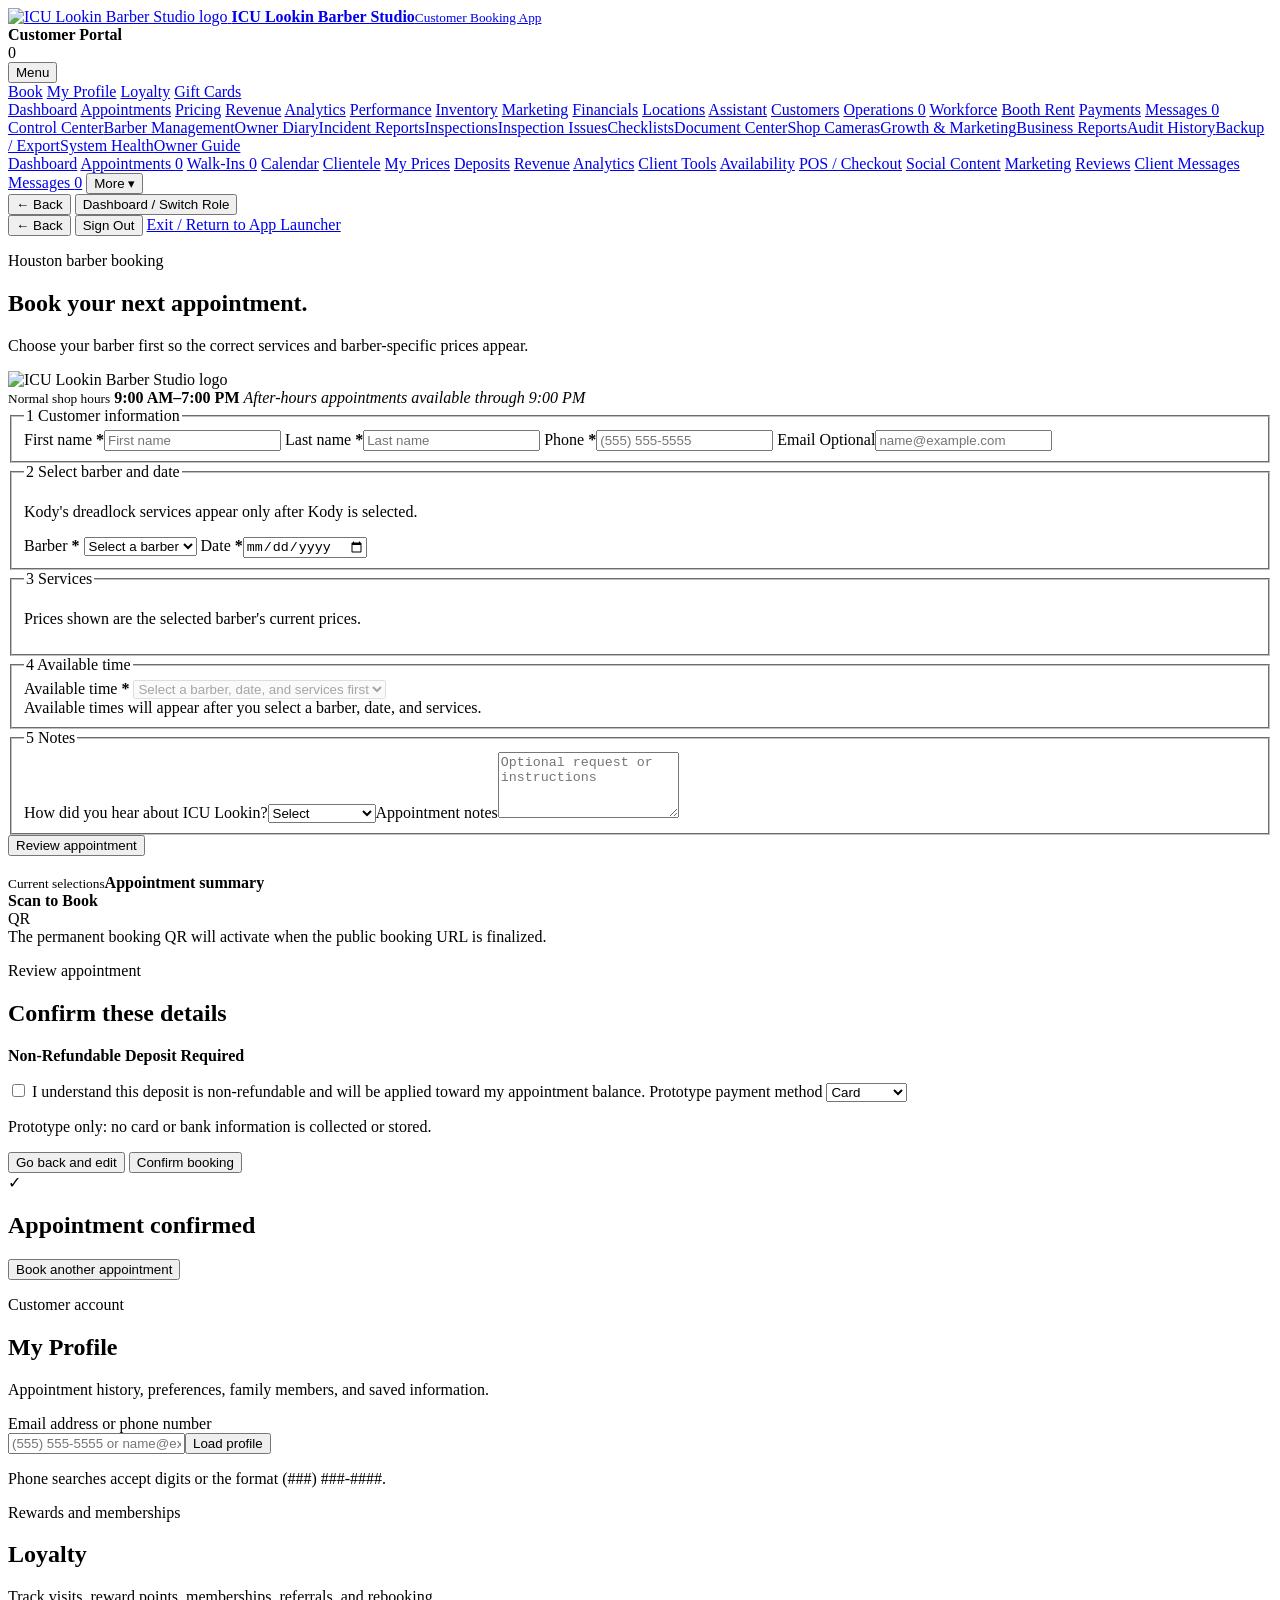
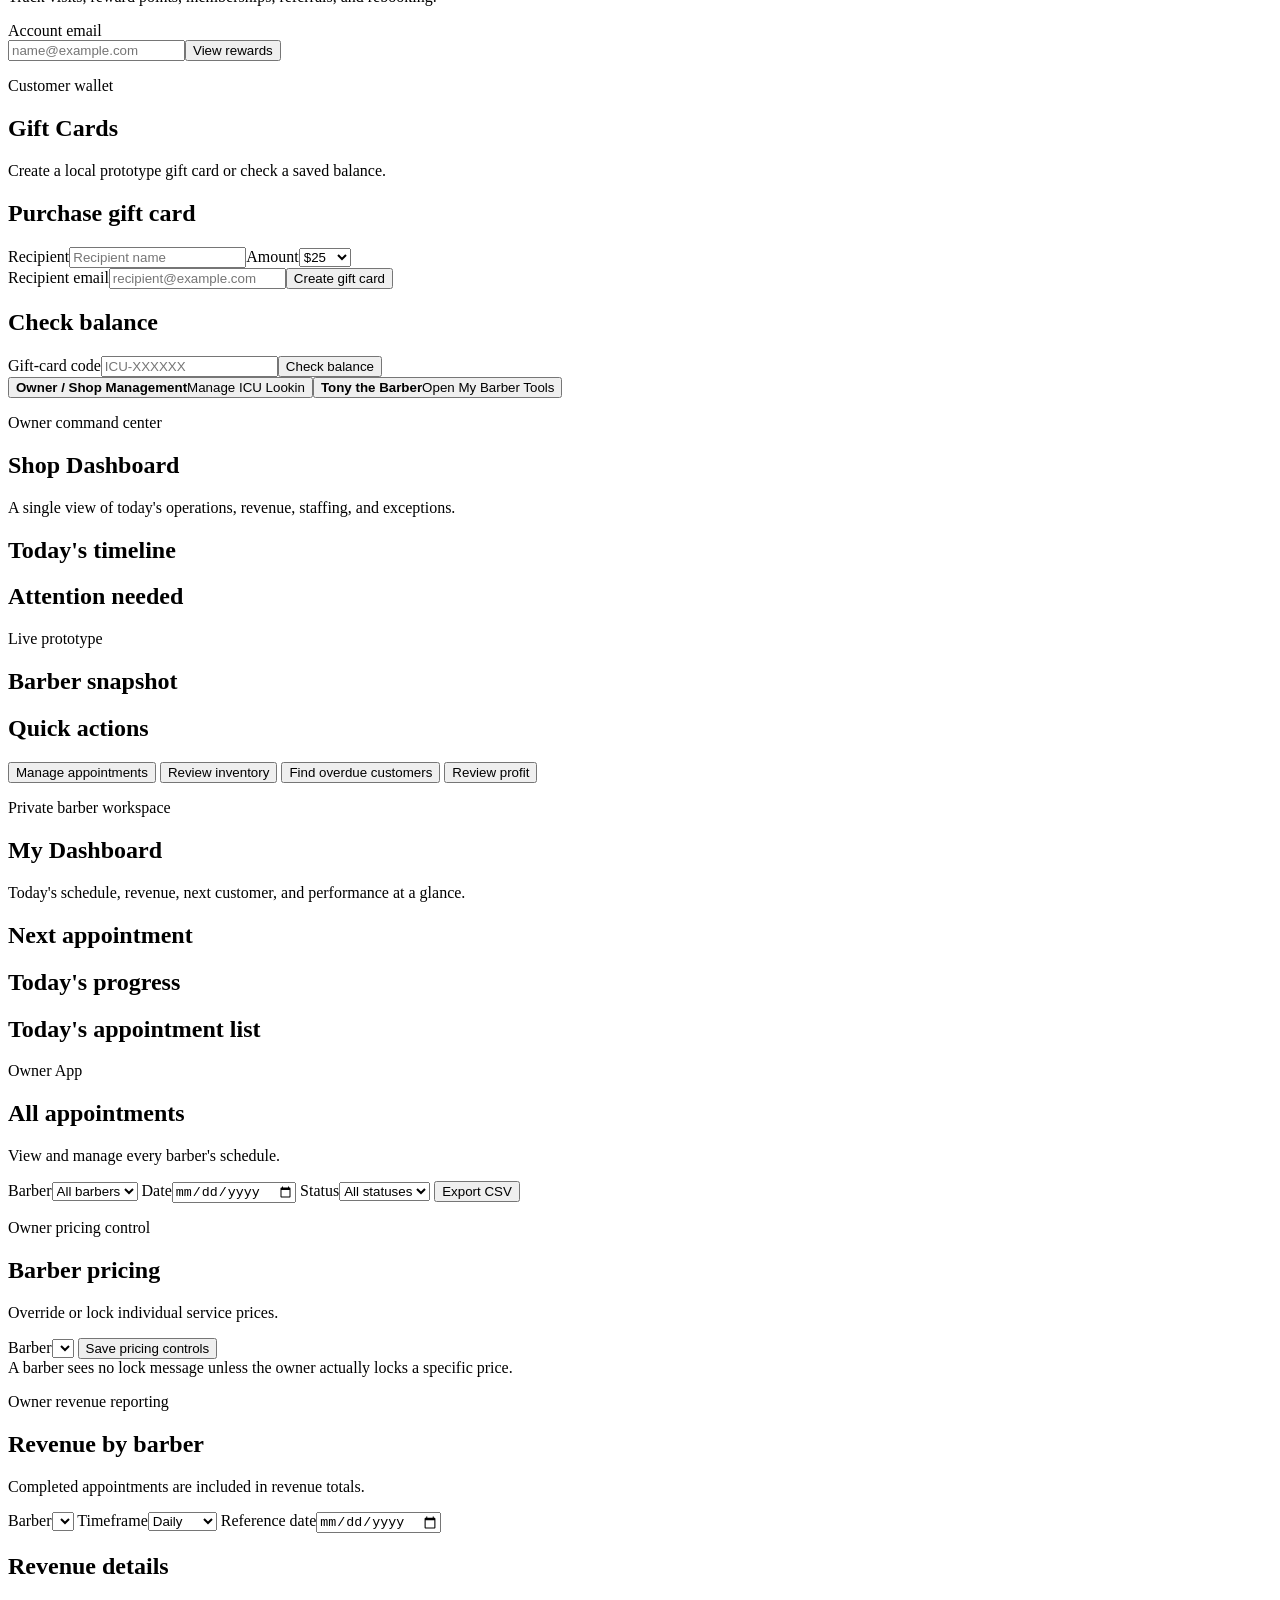
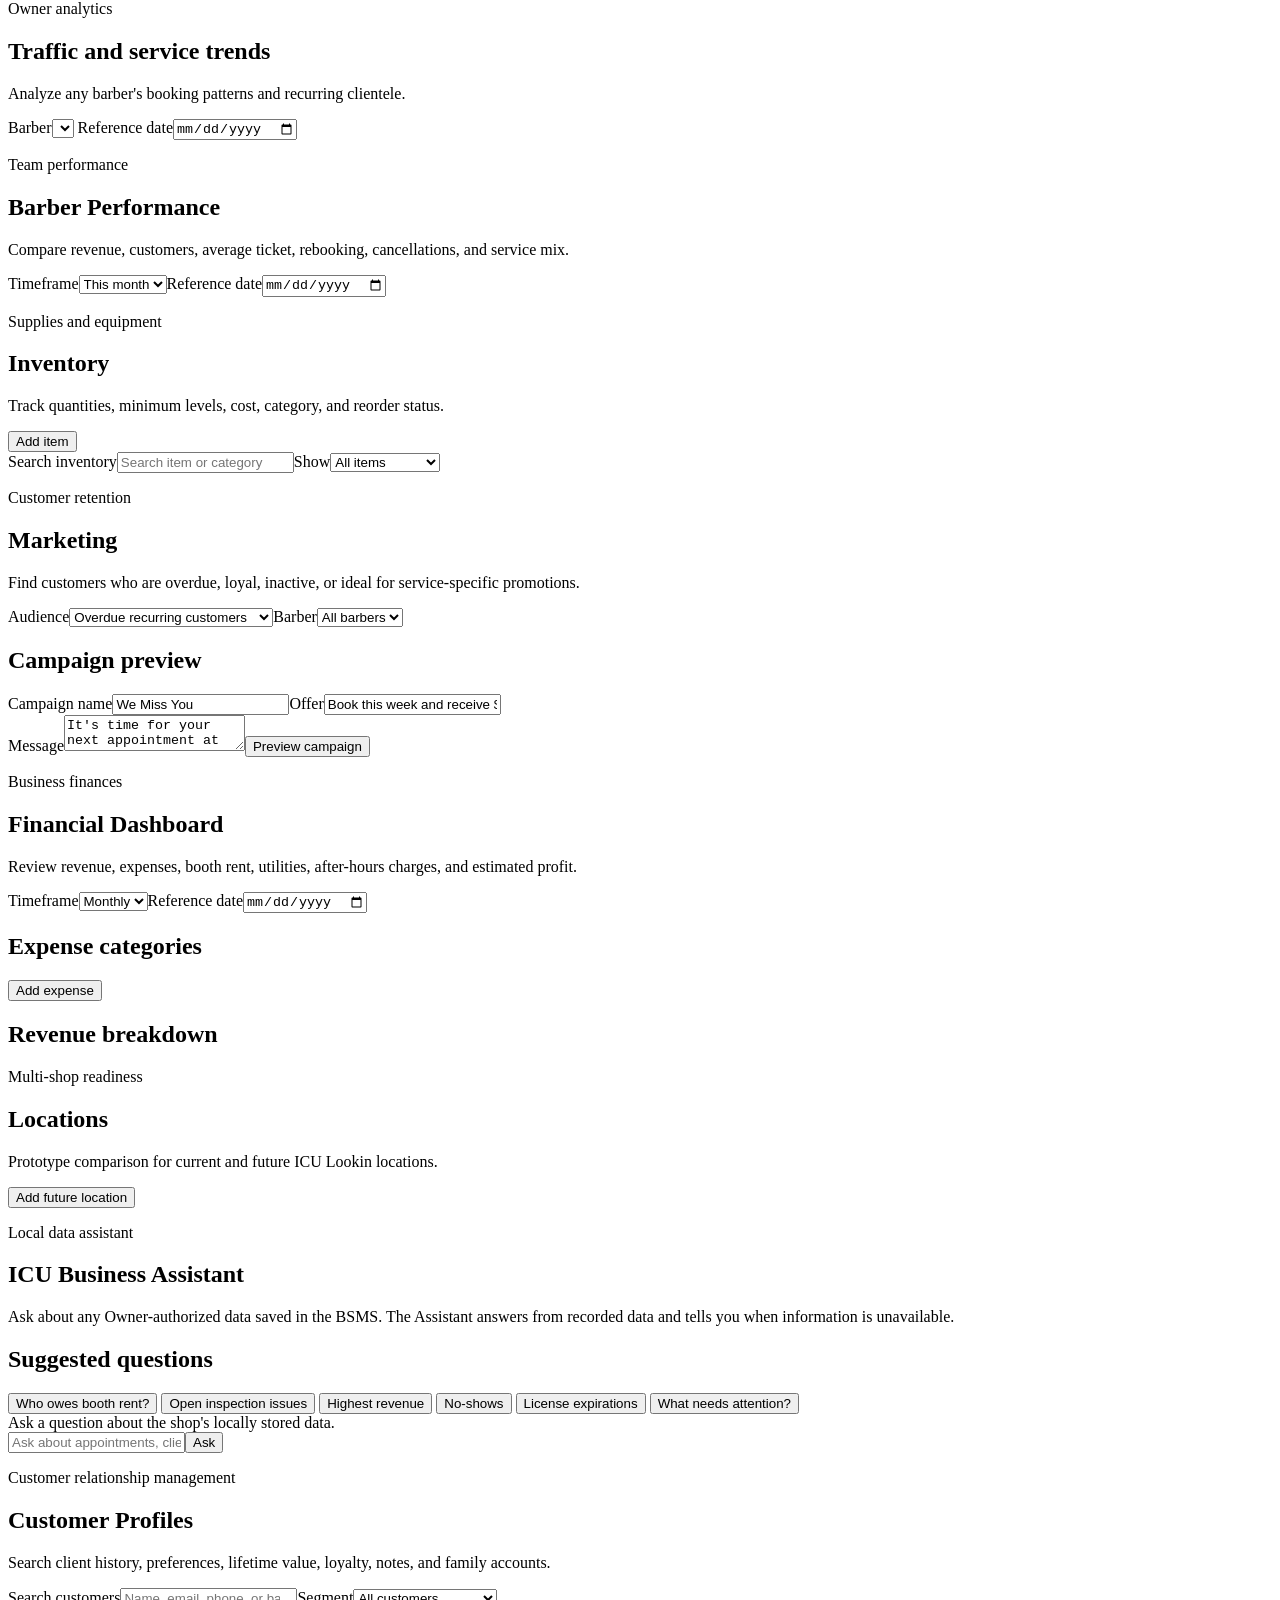
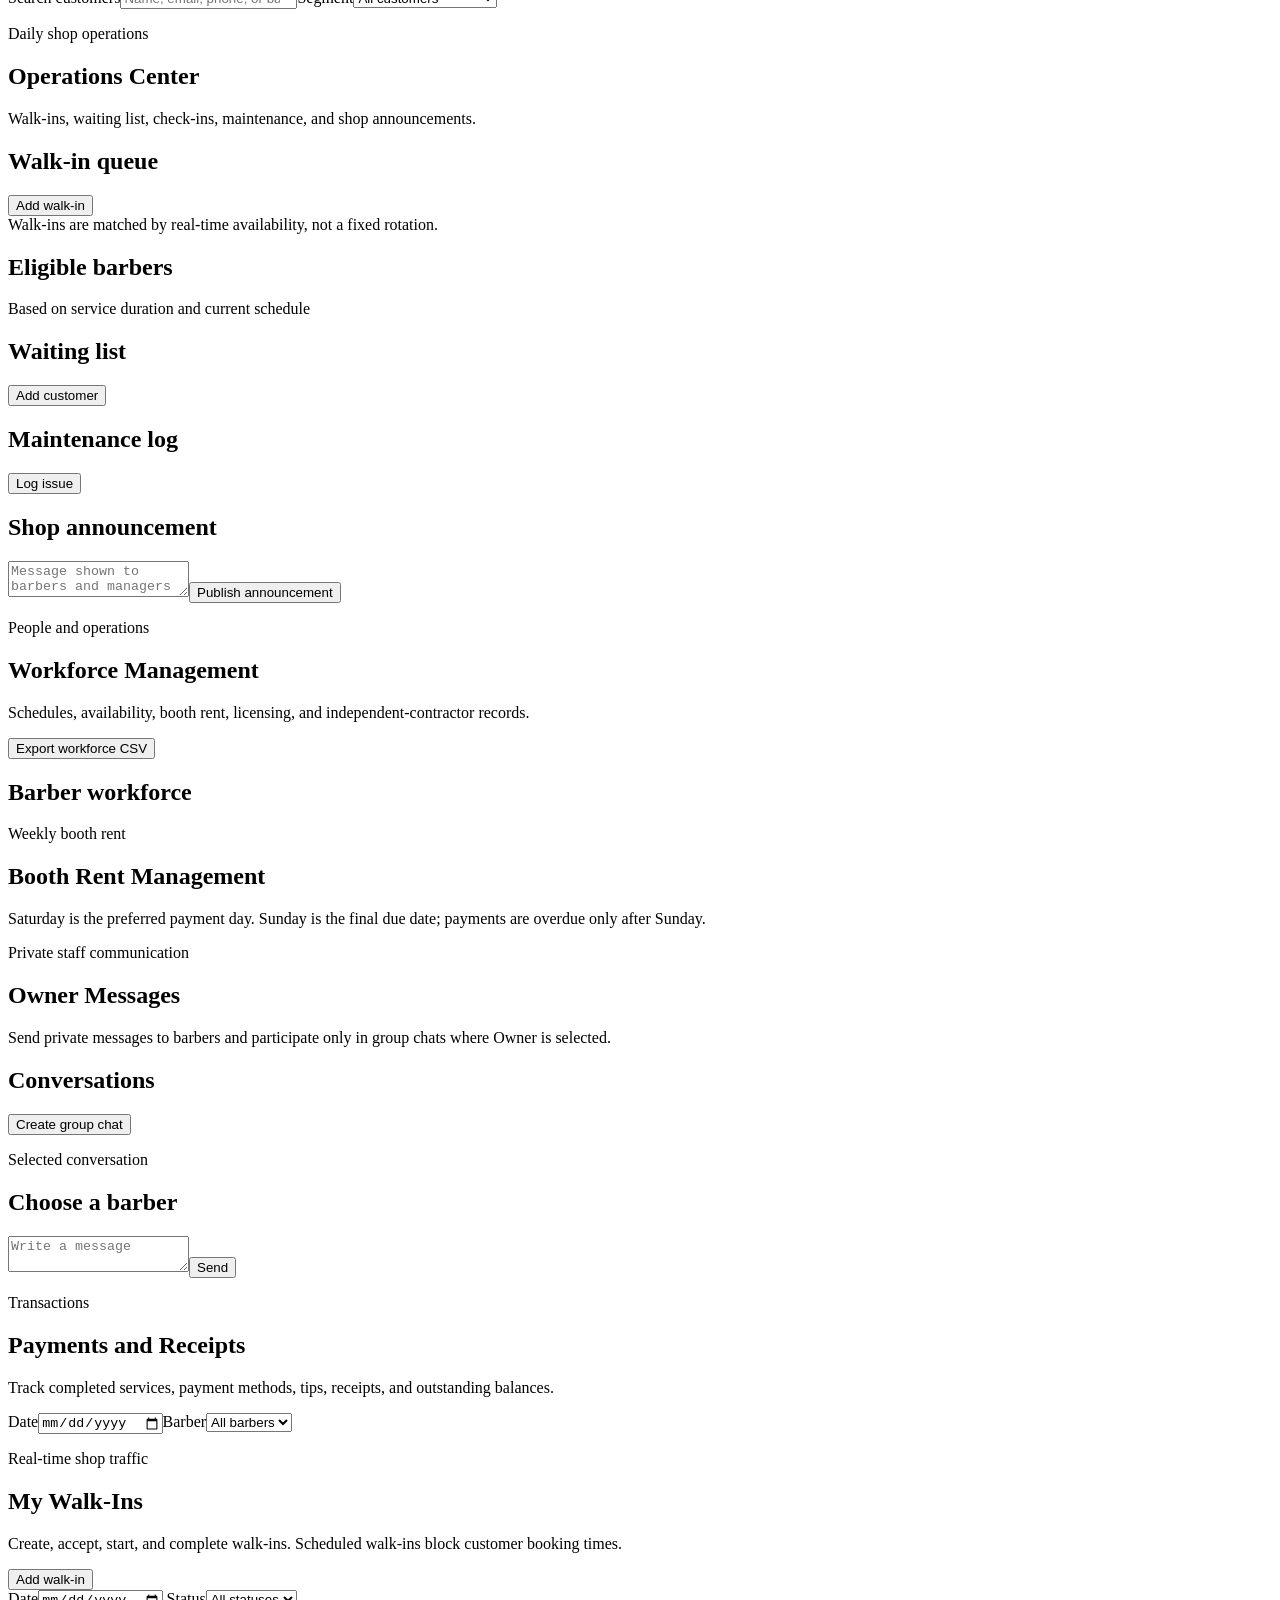
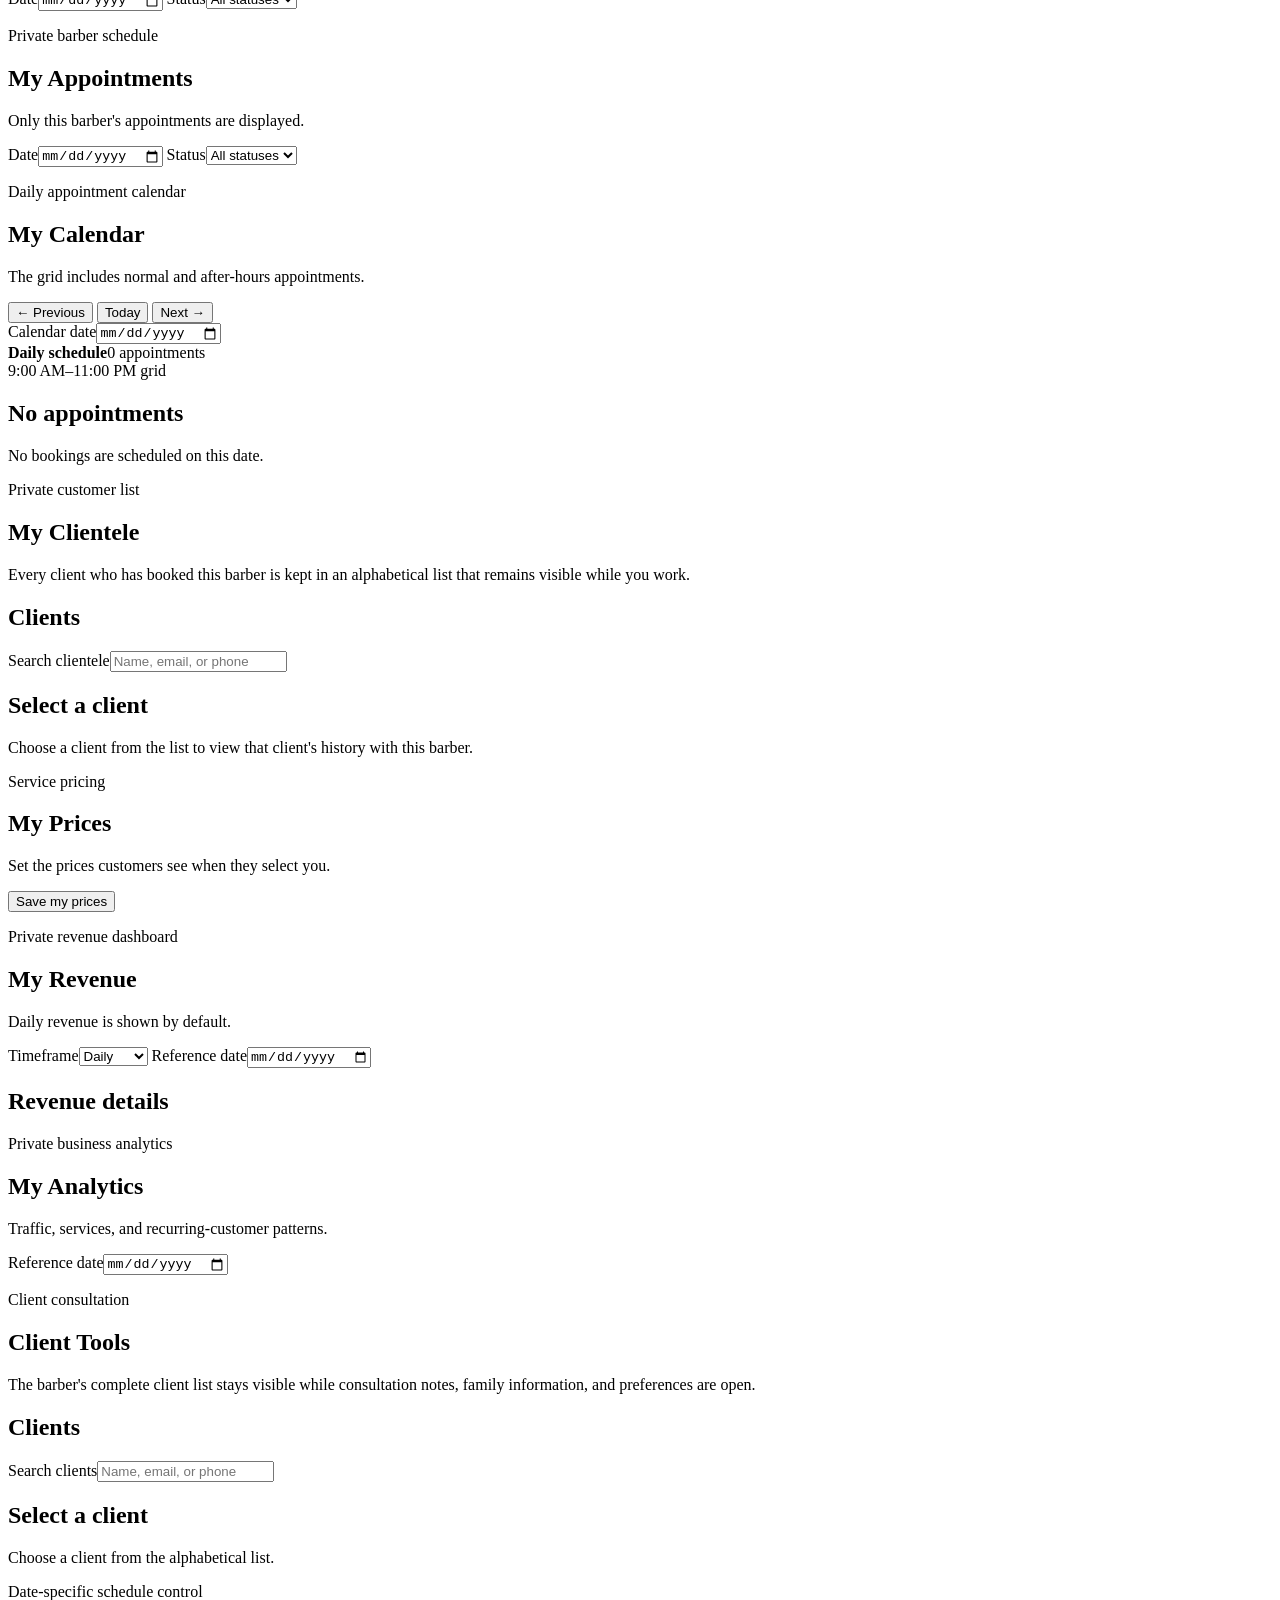
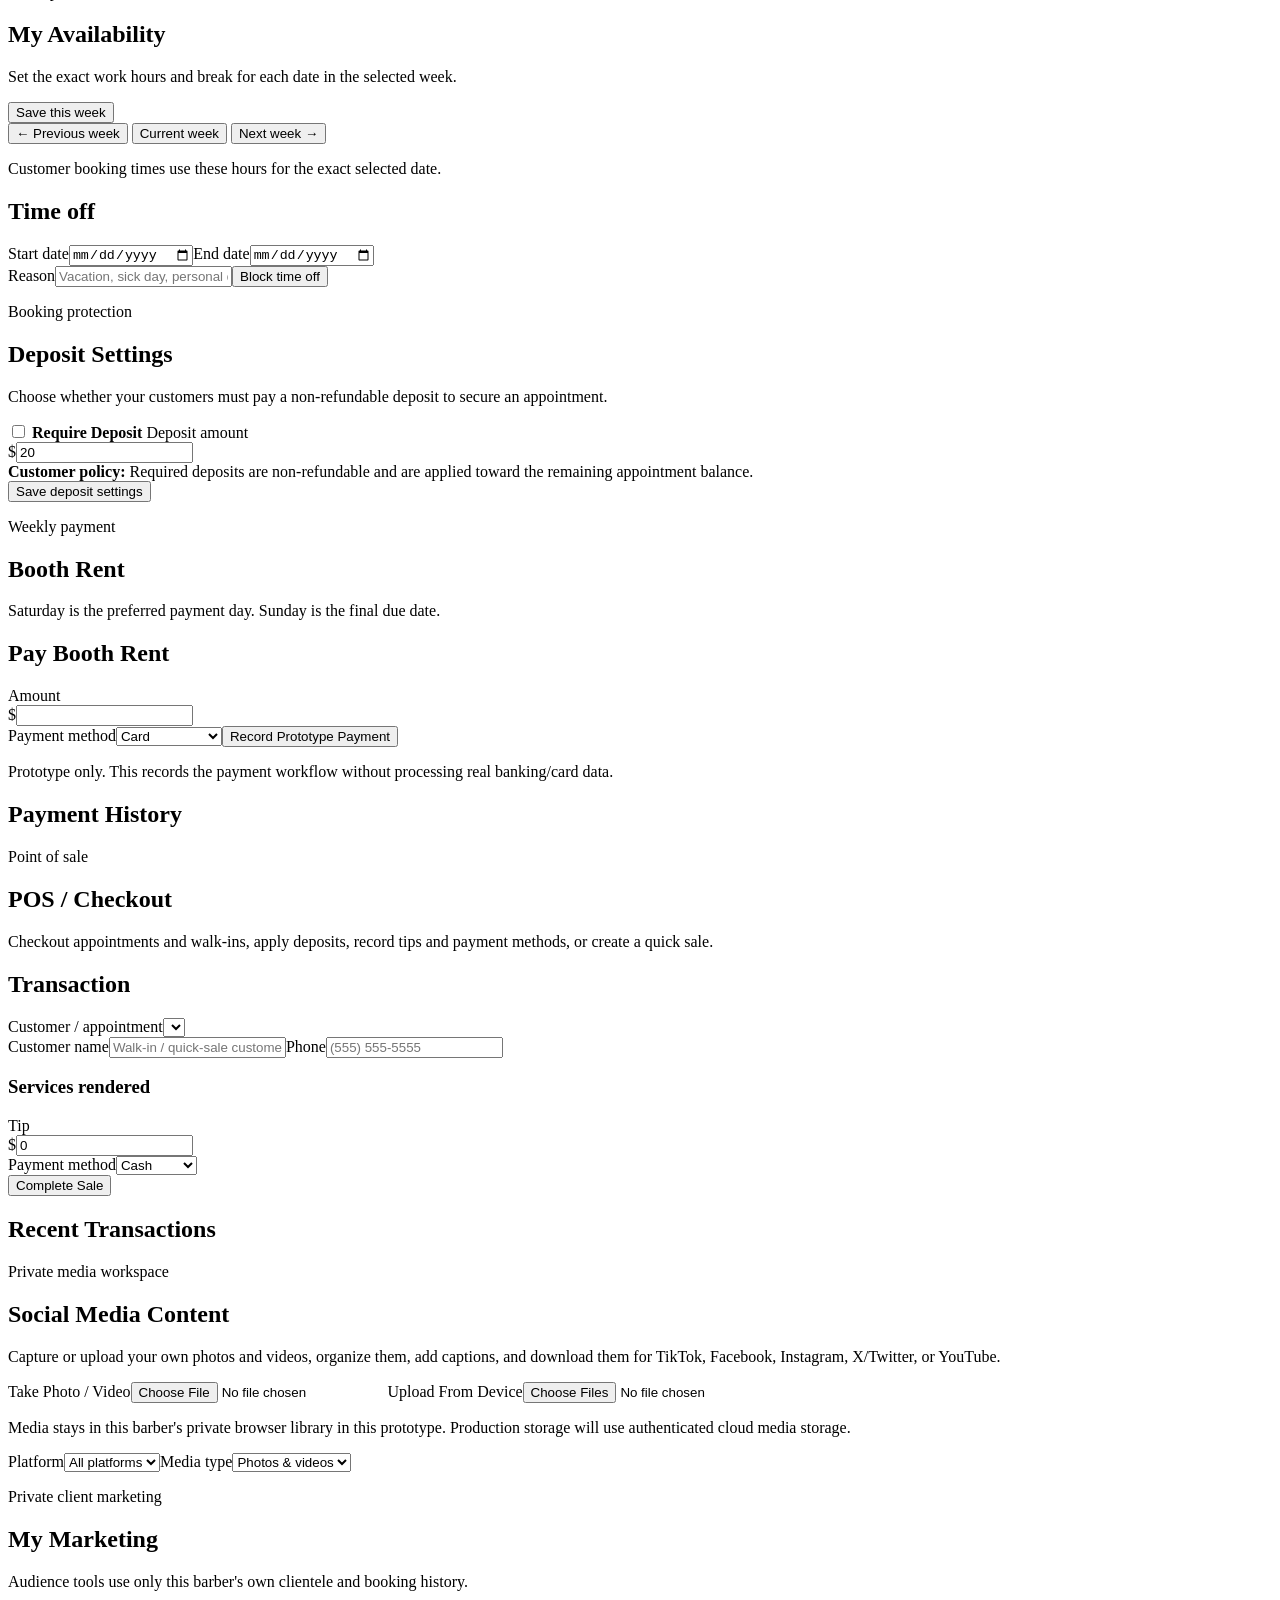
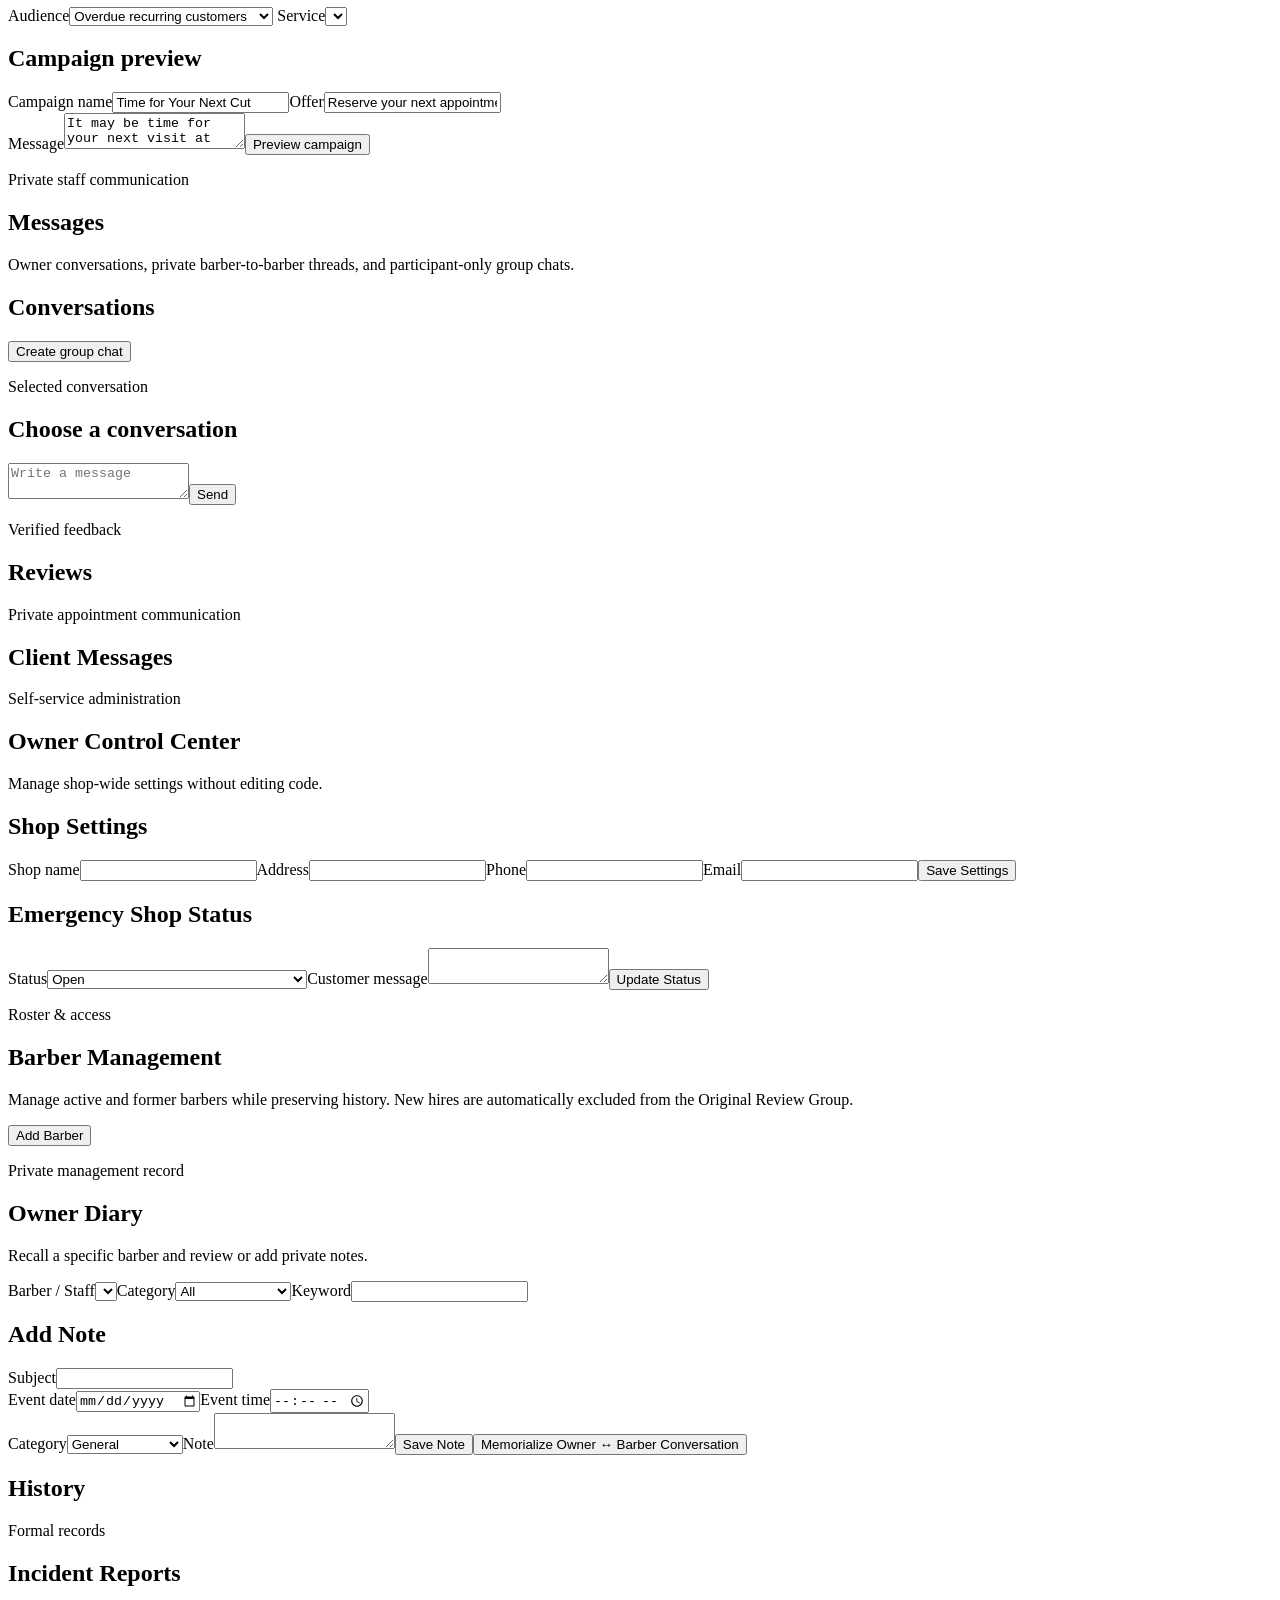
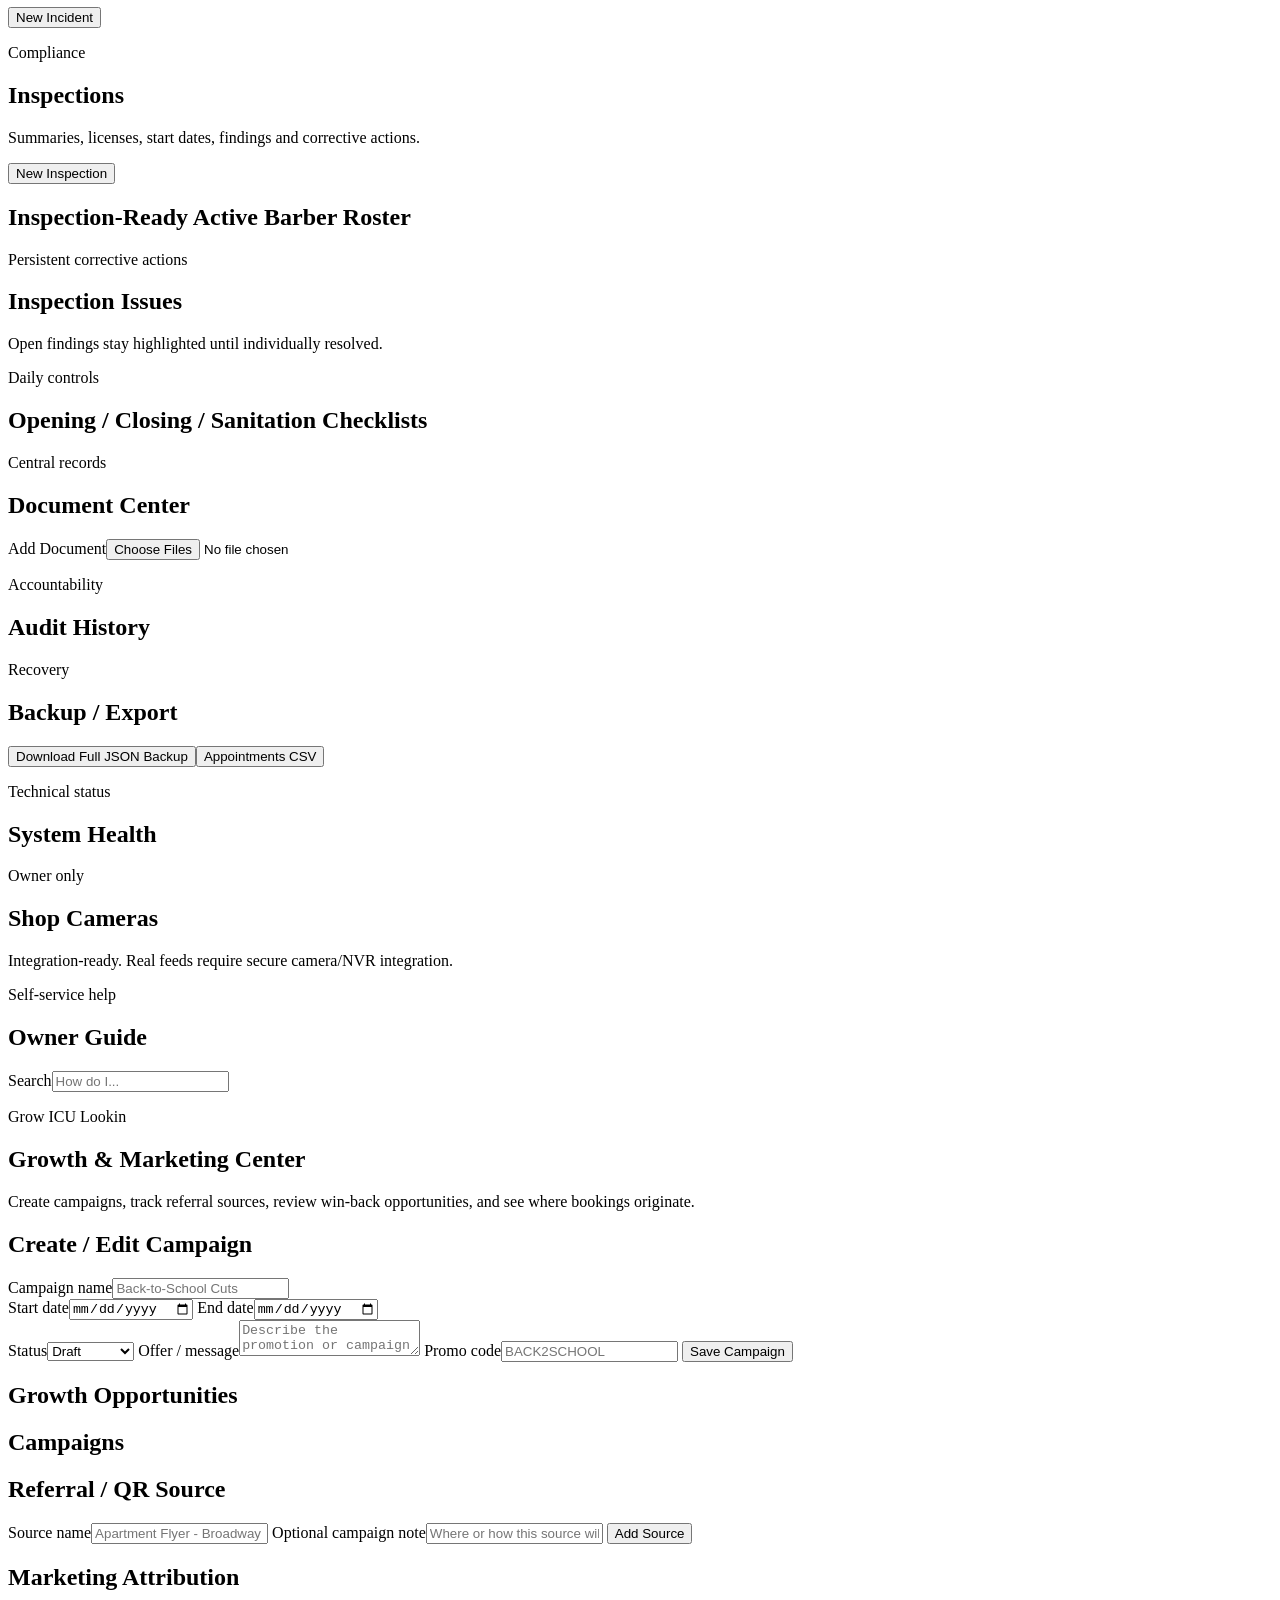
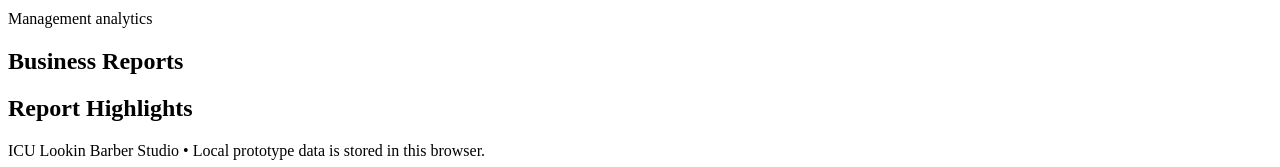
==== index.html @ bd066401 "Add files via upload" ====
<!doctype html>
<html lang="en">
<head>
  <meta charset="utf-8">
  <meta name="viewport" content="width=device-width,initial-scale=1,viewport-fit=cover">
  <meta name="theme-color" content="#111111">
  <title>ICU Lookin Barber Studio Apps</title>
  <meta name="description" content="Customer booking, owner management, and private barber apps for ICU Lookin Barber Studio.">
  <link rel="icon" type="image/png" href="assets/icons/customer.png">
  <link rel="stylesheet" href="assets/style.css">

<script id="appModeIsolationGuard">
(function(){
  function safeGet(k){try{return sessionStorage.getItem(k)}catch(_){return null}}
  var params=new URLSearchParams(location.search);
  var hash=(location.hash||"").replace("#","");
  var mode=params.get("app")||safeGet("icuAppMode");
  if(mode!=="owner"&&mode!=="individual"&&mode!=="customer"){
    if(hash==="owner"||hash.indexOf("owner-")===0)mode="owner";
    else if(hash.indexOf("barber-")===0)mode="individual";
    else mode="customer";
  }
  document.documentElement.setAttribute("data-app-mode",mode);
  window.__ICU_EARLY_MODE__=mode;
  if(mode==="owner"){
    var workspace=safeGet("icuOwnerWorkspaceV1")||params.get("workspace")||"home";
    if(workspace!=="management"&&workspace!=="tony"&&workspace!=="home")workspace="home";
    document.documentElement.setAttribute("data-owner-workspace",workspace);
  }
})();
</script>

</head>
<body>
<header class="topbar">
  <a href="#" class="brand" id="brandHome">
    <img class="brand-logo" src="assets/icu-lookin-logo.jpeg" alt="ICU Lookin Barber Studio logo">
    <span class="brand-copy"><strong>ICU Lookin Barber Studio</strong><small id="appSubtitle">Customer Booking App</small></span>
  </a>

  <div id="customerHeader" class="app-label"><strong>Customer Portal</strong></div>
  <div id="barberNotification" class="barber-notification individual-only management-only hidden" title="New appointments since your last visit"><span id="barberNotificationCount">0</span></div>
  <button id="menuButton" class="menu-button" type="button" aria-expanded="false">Menu</button>

  <nav id="customerNav" class="customer-only">
    <a href="#book" data-view-link="book">Book</a>
    <a href="#customer-profile" data-view-link="customer-profile">My Profile</a>
    <a href="#customer-loyalty" data-view-link="customer-loyalty">Loyalty</a>
    <a href="#customer-gifts" data-view-link="customer-gifts">Gift Cards</a>
  </nav>

  <nav id="ownerNav" class="management-only owner-only">
    <a href="#owner-dashboard" data-view-link="owner-dashboard">Dashboard</a>
    <a href="#owner-appointments" data-view-link="owner-appointments">Appointments</a>
    <a href="#owner-pricing" data-view-link="owner-pricing">Pricing</a>
    <a href="#owner-revenue" data-view-link="owner-revenue">Revenue</a>
    <a href="#owner-analytics" data-view-link="owner-analytics">Analytics</a>
    <a href="#owner-performance" data-view-link="owner-performance">Performance</a>
    <a href="#owner-inventory" data-view-link="owner-inventory">Inventory</a>
    <a href="#owner-marketing" data-view-link="owner-marketing">Marketing</a>
    <a href="#owner-financials" data-view-link="owner-financials">Financials</a>
    <a href="#owner-locations" data-view-link="owner-locations">Locations</a>
    <a href="#owner-assistant" data-view-link="owner-assistant">Assistant</a>
    <a href="#owner-customers" data-view-link="owner-customers">Customers</a>
    <a href="#owner-operations" data-view-link="owner-operations">Operations <span id="ownerOperationsNavBadge" class="nav-badge hidden">0</span></a>
    <a href="#owner-workforce" data-view-link="owner-workforce">Workforce</a>
    <a href="#owner-booth-rent" data-view-link="owner-booth-rent">Booth Rent</a>
    <a href="#owner-payments" data-view-link="owner-payments">Payments</a>
    <a href="#owner-messages" data-view-link="owner-messages">Messages <span id="ownerMessageNavBadge" class="nav-badge hidden">0</span></a>
  <a href="#owner-control-center" data-view-link="owner-control-center">Control Center</a><a href="#owner-barber-management" data-view-link="owner-barber-management">Barber Management</a><a href="#owner-diary" data-view-link="owner-diary">Owner Diary</a><a href="#owner-incidents" data-view-link="owner-incidents">Incident Reports</a><a href="#owner-inspections" data-view-link="owner-inspections">Inspections</a><a href="#owner-inspection-issues" data-view-link="owner-inspection-issues">Inspection Issues</a><a href="#owner-checklists" data-view-link="owner-checklists">Checklists</a><a href="#owner-documents" data-view-link="owner-documents">Document Center</a><a href="#owner-cameras" data-view-link="owner-cameras">Shop Cameras</a><a href="#owner-growth" data-view-link="owner-growth">Growth & Marketing</a><a href="#owner-reports" data-view-link="owner-reports">Business Reports</a><a href="#owner-audit" data-view-link="owner-audit">Audit History</a><a href="#owner-backup" data-view-link="owner-backup">Backup / Export</a><a href="#owner-health" data-view-link="owner-health">System Health</a><a href="#owner-guide" data-view-link="owner-guide">Owner Guide</a></nav>

  <nav id="barberNav" class="management-only individual-only">
    <a class="mobile-primary" href="#barber-dashboard" data-view-link="barber-dashboard">Dashboard</a>
    <a class="mobile-primary mobile-appts" href="#barber-appointments" data-view-link="barber-appointments">Appointments <span id="barberAppointmentNavBadge" class="nav-badge hidden">0</span></a>
    <a href="#barber-walkins" data-view-link="barber-walkins">Walk-Ins <span id="barberWalkinNavBadge" class="nav-badge hidden">0</span></a>
    <a href="#barber-calendar" data-view-link="barber-calendar">Calendar</a>
    <a href="#barber-clientele" data-view-link="barber-clientele">Clientele</a>
    <a href="#barber-prices" data-view-link="barber-prices">My Prices</a>
    <a href="#barber-deposits" data-view-link="barber-deposits">Deposits</a>
    <a href="#barber-revenue" data-view-link="barber-revenue">Revenue</a>
    <a href="#barber-analytics" data-view-link="barber-analytics">Analytics</a>
    <a href="#barber-client-tools" data-view-link="barber-client-tools">Client Tools</a>
    <a class="mobile-primary mobile-avail" href="#barber-availability" data-view-link="barber-availability">Availability</a>
    
    <a href="#barber-pos" data-view-link="barber-pos">POS / Checkout</a>
    <a href="#barber-social" data-view-link="barber-social">Social Content</a>
    <a href="#barber-marketing" data-view-link="barber-marketing">Marketing</a>
    <a href="#barber-reviews" data-view-link="barber-reviews">Reviews</a>
    <a href="#barber-client-messages" data-view-link="barber-client-messages">Client Messages</a>
    <a href="#barber-messages" data-view-link="barber-messages">Messages <span id="barberMessageNavBadge" class="nav-badge hidden">0</span></a>
  <button id="barberMoreButton" class="barber-more-button" type="button">More ▾</button>
  </nav>
</header>
  <div id="ownerWorkspaceBar" class="owner-workspace-bar hidden">
    <button id="ownerWorkspaceBack" class="button secondary" type="button">← Back</button>
    <button id="ownerWorkspaceHome" class="button secondary" type="button">Dashboard / Switch Role</button>
    <span id="ownerWorkspaceLabel"></span>
  </div>
  <div id="customerNavigationBar" class="customer-navigation-bar hidden">
    <button id="customerBackButton" class="button secondary" type="button">← Back</button>
    <span id="customerSessionStatus" class="customer-session-status"></span>
    <button id="customerSignOutButton" class="button secondary hidden" type="button">Sign Out</button>
    <a id="customerExitButton" class="button danger" href="APP_LAUNCHER.html">Exit / Return to App Launcher</a>
  </div>


<main class="shell">
  <div id="toast" class="toast" role="status" aria-live="polite"></div>

  <section id="view-book" data-qr-scope="customerBookingQrPlacement" class="view">
    <div class="hero">
      <div>
        <p class="eyebrow">Houston barber booking</p>
        <h1>Book your next appointment.</h1>
        <p class="lede">Choose your barber first so the correct services and barber-specific prices appear.</p>
      </div>
      <aside class="hours-card">
        <img class="hours-logo" src="assets/icu-lookin-logo.jpeg" alt="ICU Lookin Barber Studio logo">
        <div>
          <small>Normal shop hours</small>
          <strong>9:00 AM–7:00 PM</strong>
          <em>After-hours appointments available through 9:00 PM</em>
        </div>
      </aside>
    </div>

    <form id="bookingForm" class="booking-layout" novalidate>
      <div class="form-column">
        <fieldset class="panel">
          <legend><span>1</span> Customer information</legend>
          <div class="field-grid">
            <label>First name <b>*</b><input id="firstName" type="text" placeholder="First name" required></label>
            <label>Last name <b>*</b><input id="lastName" type="text" placeholder="Last name" required></label>
            <label>Phone <b>*</b><input id="phone" type="tel" inputmode="numeric" maxlength="14" placeholder="(555) 555-5555" required></label>
            <label>Email <span class="optional-label">Optional</span><input id="email" type="email" list="emailDomainSuggestions" placeholder="name@example.com"><datalist id="emailDomainSuggestions"></datalist></label>
          </div>
        </fieldset>

        <fieldset class="panel">
          <legend><span>2</span> Select barber and date</legend>
          <p class="help">Kody's dreadlock services appear only after Kody is selected.</p>
          <div class="field-grid">
            <label>Barber <b>*</b>
              <select id="barber">
                <option value="">Select a barber</option>
                <option>Tony</option><option>Mike</option><option>Will</option><option>Henry</option>
                <option>Mon</option><option>Kody</option><option>Selena</option>
              </select>
            </label>
            <label>Date <b>*</b><input id="date" type="date"></label>
          </div>
          <div id="bookingDepositNotice" class="deposit-notice hidden"></div>
        </fieldset>

        <fieldset class="panel">
          <legend><span>3</span> Services</legend>
          <p class="help">Prices shown are the selected barber's current prices.</p>
          <div id="serviceList" class="service-list"></div>
        </fieldset>

        <fieldset class="panel">
          <legend><span>4</span> Available time</legend>
          <label>Available time <b>*</b>
            <select id="time" disabled><option value="">Select a barber, date, and services first</option></select>
          </label>
          <div id="availabilityMessage" class="notice">Available times will appear after you select a barber, date, and services.</div>
        </fieldset>

        <fieldset class="panel">
          <legend><span>5</span> Notes</legend>
          <label>How did you hear about ICU Lookin?<select id="howHeard"><option value="">Select</option><option>Google</option><option>Facebook</option><option>Instagram</option><option>TikTok</option><option>YouTube</option><option>Referral</option><option>Walk-by / Sign</option><option>QR Code</option><option>Event</option><option>Other</option></select></label><label>Appointment notes<textarea id="notes" rows="4" placeholder="Optional request or instructions"></textarea></label>
        </fieldset>

        <section id="mobileSummary" class="panel mobile-summary"></section>
        <button id="reviewButton" class="button primary large" type="button">Review appointment</button>
      </div>

      <aside class="summary-card">
        <div class="summary-head"><img src="assets/icu-lookin-logo.jpeg" alt=""><div><small>Current selections</small><strong>Appointment summary</strong></div></div>
<div class="customer-qr-card">
  <strong>Scan to Book</strong>
  <div class="qr-placeholder-box customer-qr-small">QR</div>
  <span class="help">The permanent booking QR will activate when the public booking URL is finalized.</span>
</div>

        <div id="summaryContent" class="summary-body"></div>
      </aside>
    </form>

    <section id="reviewPanel" class="review-panel hidden">
      <p class="eyebrow">Review appointment</p><h2>Confirm these details</h2>
      <div id="reviewDetails"></div>
      <div id="depositCheckout" class="deposit-checkout hidden">
        <div class="deposit-policy"><strong id="depositCheckoutTitle">Non-Refundable Deposit Required</strong><p id="depositCheckoutText"></p></div>
        <label class="acknowledgement"><input id="depositAcknowledgement" type="checkbox"> <span id="depositAcknowledgementText">I understand this deposit is non-refundable and will be applied toward my appointment balance.</span></label>
        <label>Prototype payment method
          <select id="depositPaymentMethod"><option>Card</option><option>Cash App</option><option>Zelle</option><option>Other</option></select>
        </label>
        <p class="help">Prototype only: no card or bank information is collected or stored.</p>
      </div>
      <div class="dialog-actions">
        <button id="editButton" class="button secondary" type="button">Go back and edit</button>
        <button id="confirmButton" class="button primary" type="button">Confirm booking</button>
      </div>
    </section>

    <section id="successPanel" class="review-panel hidden">
      <div class="success">✓</div><h2>Appointment confirmed</h2>
      <div id="successDetails"></div>
      <button id="newBookingButton" class="button primary" type="button">Book another appointment</button>
    </section>
  </section>



  <section id="view-customer-profile" class="view hidden">
    <div class="page-heading"><div><p class="eyebrow">Customer account</p><h1>My Profile</h1><p>Appointment history, preferences, family members, and saved information.</p></div></div>

    <section id="customerProfileLookup" class="panel lookup"><label>Email address or phone number<div class="lookup-row"><input id="customerProfileEmail" type="text" placeholder="(555) 555-5555 or name@example.com"><button id="loadCustomerProfile" class="button primary" type="button">Load profile</button></div></label><p class="help">Phone searches accept digits or the format (###) ###-####.</p></section>
    <div id="customerProfileContent"></div>
  </section>

  <section id="view-customer-loyalty" class="view hidden">
    <div class="page-heading"><div><p class="eyebrow">Rewards and memberships</p><h1>Loyalty</h1><p>Track visits, reward points, memberships, referrals, and rebooking.</p></div></div>
    <section id="loyaltyLookup" class="panel lookup"><label>Account email<div class="lookup-row"><input id="loyaltyEmail" type="email" placeholder="name@example.com"><button id="loadLoyalty" class="button primary" type="button">View rewards</button></div></label></section>
    <div id="loyaltyContent"></div>
  </section>

  <section id="view-customer-gifts" class="view hidden">
    <div class="page-heading"><div><p class="eyebrow">Customer wallet</p><h1>Gift Cards</h1><p>Create a local prototype gift card or check a saved balance.</p></div></div>
    <div class="dashboard-layout"><section class="panel"><h2>Purchase gift card</h2><div class="field-grid"><label>Recipient<input id="giftRecipient" placeholder="Recipient name"></label><label>Amount<select id="giftAmount"><option value="2500">$25</option><option value="5000">$50</option><option value="7500">$75</option><option value="10000">$100</option></select></label></div><label>Recipient email<input id="giftEmail" type="email" placeholder="recipient@example.com"></label><button id="createGiftCard" class="button primary" type="button">Create gift card</button></section><section class="panel"><h2>Check balance</h2><label>Gift-card code<input id="giftCode" placeholder="ICU-XXXXXX"></label><button id="checkGiftCard" class="button secondary" type="button">Check balance</button><div id="giftBalanceResult" class="notice hidden"></div></section></div>
  </section>

  <section id="view-owner-dashboard" class="view hidden"><div id="ownerRoleButtons" class="role-card-grid"><button class="role-card owner-role-card" data-owner-role-choice="management" type="button"><strong>Owner / Shop Management</strong><span>Manage ICU Lookin</span></button><button class="role-card owner-role-card" data-owner-role-choice="tony" type="button"><strong>Tony the Barber</strong><span>Open My Barber Tools</span></button></div><div id="ownerAlertStrip" class="owner-alert-strip"></div>
    <div class="page-heading"><div><p class="eyebrow">Owner command center</p><h1>Shop Dashboard</h1><p>A single view of today's operations, revenue, staffing, and exceptions.</p></div></div>
    <div id="ownerDashboardCards" class="stat-grid dashboard-grid"></div>
    <div class="dashboard-layout">
      <section class="panel"><div class="section-heading-row"><h2>Today's timeline</h2><span id="dashboardDateLabel"></span></div><div id="ownerDashboardSchedule" class="mini-schedule"></div></section>
      <section class="panel"><div class="section-heading-row"><h2>Attention needed</h2><span>Live prototype</span></div><div id="ownerAlerts" class="alert-list"></div></section>
    </div>
    <div class="dashboard-layout">
      <section class="panel"><h2>Barber snapshot</h2><div id="ownerBarberSnapshot" class="snapshot-list"></div></section>
      <section class="panel"><h2>Quick actions</h2><div class="quick-actions">
        <button class="button secondary" type="button" data-owner-jump="owner-appointments">Manage appointments</button>
        <button class="button secondary" type="button" data-owner-jump="owner-inventory">Review inventory</button>
        <button class="button secondary" type="button" data-owner-jump="owner-marketing">Find overdue customers</button>
        <button class="button secondary" type="button" data-owner-jump="owner-financials">Review profit</button>
      </div></section>
    </div>
  </section>

  <section id="view-barber-dashboard" class="view hidden">
    <div class="page-heading"><div><p class="eyebrow">Private barber workspace</p><h1 id="barberDashboardTitle">My Dashboard</h1><p>Today's schedule, revenue, next customer, and performance at a glance.</p></div></div>
    <div id="barberDashboardCards" class="stat-grid dashboard-grid"></div>
    <div class="dashboard-layout">
      <section class="panel"><h2>Next appointment</h2><div id="barberNextAppointment"></div></section>
      <section class="panel"><h2>Today's progress</h2><div id="barberDayProgress"></div></section>
    </div>
    <section class="panel"><h2>Today's appointment list</h2><div id="barberDashboardSchedule" class="mini-schedule"></div></section>
  </section>

  <section id="view-owner-appointments" class="view hidden">
    <div class="page-heading"><div><p class="eyebrow">Owner App</p><h1>All appointments</h1><p>View and manage every barber's schedule.</p></div></div>
    <section class="panel filters">
      <label>Barber<select id="ownerAppointmentBarber"><option value="">All barbers</option></select></label>
      <label>Date<input id="ownerAppointmentDate" type="date"></label>
      <label>Status<select id="ownerAppointmentStatus"><option value="">All statuses</option></select></label>
      <button id="exportButton" class="button secondary" type="button">Export CSV</button>
    </section>
    <div id="ownerAppointmentStats" class="stat-grid"></div>
    <div id="ownerAppointments" class="appointment-list"></div>
  </section>

  <section id="view-owner-pricing" class="view hidden">
    <div class="page-heading"><div><p class="eyebrow">Owner pricing control</p><h1>Barber pricing</h1><p>Override or lock individual service prices.</p></div></div>
    <section class="panel filters">
      <label>Barber<select id="ownerPricingBarber"></select></label>
      <button id="ownerSavePricing" class="button primary" type="button">Save pricing controls</button>
    </section>
    <div class="notice">A barber sees no lock message unless the owner actually locks a specific price.</div>
    <div id="ownerPricingList" class="pricing-list"></div>
  </section>

  <section id="view-owner-revenue" class="view hidden">
    <div class="page-heading"><div><p class="eyebrow">Owner revenue reporting</p><h1>Revenue by barber</h1><p>Completed appointments are included in revenue totals.</p></div></div>
    <section class="panel filters">
      <label>Barber<select id="ownerRevenueBarber"></select></label>
      <label>Timeframe<select id="ownerRevenueRange"><option value="day">Daily</option><option value="week">Weekly</option><option value="month">Monthly</option><option value="year">Yearly</option></select></label>
      <label>Reference date<input id="ownerRevenueDate" type="date"></label>
    </section>
    <div id="ownerRevenueCards" class="stat-grid revenue-grid"></div>
    <section class="panel"><h2 id="ownerRevenueHeading">Revenue details</h2><div id="ownerRevenueDetails"></div></section>
  </section>

  <section id="view-owner-analytics" class="view hidden">
    <div class="page-heading"><div><p class="eyebrow">Owner analytics</p><h1>Traffic and service trends</h1><p>Analyze any barber's booking patterns and recurring clientele.</p></div></div>
    <section class="panel filters">
      <label>Barber<select id="ownerAnalyticsBarber"></select></label>
      <label>Reference date<input id="ownerAnalyticsDate" type="date"></label>
    </section>
    <div id="ownerAnalyticsContent"></div>
  </section>


  <section id="view-owner-performance" class="view hidden">
    <div class="page-heading"><div><p class="eyebrow">Team performance</p><h1>Barber Performance</h1><p>Compare revenue, customers, average ticket, rebooking, cancellations, and service mix.</p></div></div>
    <section class="panel filters"><label>Timeframe<select id="performanceRange"><option value="week">This week</option><option value="month" selected>This month</option><option value="year">This year</option></select></label><label>Reference date<input id="performanceDate" type="date"></label></section>
    <div id="performanceCards" class="performance-grid"></div>
  </section>

  <section id="view-owner-inventory" class="view hidden">
    <div class="page-heading"><div><p class="eyebrow">Supplies and equipment</p><h1>Inventory</h1><p>Track quantities, minimum levels, cost, category, and reorder status.</p></div><button id="addInventoryButton" class="button primary" type="button">Add item</button></div>
    <div id="inventorySummary" class="stat-grid"></div>
    <section class="panel filters"><label>Search inventory<input id="inventorySearch" type="search" placeholder="Search item or category"></label><label>Show<select id="inventoryFilter"><option value="">All items</option><option value="low">Low stock only</option><option value="equipment">Equipment</option><option value="supplies">Supplies</option></select></label></section>
    <div id="inventoryList" class="inventory-grid"></div>
  </section>

  <section id="view-owner-marketing" class="view hidden">
    <div class="page-heading"><div><p class="eyebrow">Customer retention</p><h1>Marketing</h1><p>Find customers who are overdue, loyal, inactive, or ideal for service-specific promotions.</p></div></div>
    <section class="panel filters"><label>Audience<select id="marketingAudience"><option value="overdue">Overdue recurring customers</option><option value="inactive30">No visit in 30+ days</option><option value="inactive60">No visit in 60+ days</option><option value="loyal">Loyal customers (5+ bookings)</option><option value="beard">Beard-service customers</option></select></label><label>Barber<select id="marketingBarber"><option value="">All barbers</option></select></label></section>
    <div id="marketingSummary" class="stat-grid"></div>
    <section class="panel campaign-builder"><h2>Campaign preview</h2><div class="field-grid"><label>Campaign name<input id="campaignName" value="We Miss You"></label><label>Offer<input id="campaignOffer" value="Book this week and receive $5 off."></label></div><label>Message<textarea id="campaignMessage">It's time for your next appointment at ICU Lookin Barber Studio.</textarea></label><button id="previewCampaignButton" class="button primary" type="button">Preview campaign</button><div id="campaignPreview" class="campaign-preview hidden"></div></section>
    <div id="marketingAudienceList" class="appointment-list"></div>
  </section>

  <section id="view-owner-financials" class="view hidden">
    <div class="page-heading"><div><p class="eyebrow">Business finances</p><h1>Financial Dashboard</h1><p>Review revenue, expenses, booth rent, utilities, after-hours charges, and estimated profit.</p></div></div>
    <section class="panel filters"><label>Timeframe<select id="financialRange"><option value="month">Monthly</option><option value="year">Yearly</option></select></label><label>Reference date<input id="financialDate" type="date"></label></section>
    <div id="financialCards" class="stat-grid dashboard-grid"></div>
    <div class="dashboard-layout">
      <section class="panel"><h2>Expense categories</h2><div id="expenseList"></div><button id="addExpenseButton" class="button secondary" type="button">Add expense</button></section>
      <section class="panel"><h2>Revenue breakdown</h2><div id="financialBreakdown"></div></section>
    </div>
  </section>

  <section id="view-owner-locations" class="view hidden">
    <div class="page-heading"><div><p class="eyebrow">Multi-shop readiness</p><h1>Locations</h1><p>Prototype comparison for current and future ICU Lookin locations.</p></div><button id="addLocationButton" class="button primary" type="button">Add future location</button></div>
    <div id="locationCards" class="location-grid"></div>
  </section>

  <section id="view-owner-assistant" class="view hidden">
    <div class="page-heading"><div><p class="eyebrow">Local data assistant</p><h1>ICU Business Assistant</h1><p>Ask about any Owner-authorized data saved in the BSMS. The Assistant answers from recorded data and tells you when information is unavailable.</p></div></div>
    <section class="assistant-layout">
      <div class="panel">
        <h2>Suggested questions</h2>
        <div class="suggestion-list">
      <button type="button" data-question="Who owes booth rent?">Who owes booth rent?</button>
      <button type="button" data-question="What inspection issues are still open?">Open inspection issues</button>
      <button type="button" data-question="Which barber made the most revenue this month?">Highest revenue</button>
      <button type="button" data-question="How many no-shows are recorded?">No-shows</button>
      <button type="button" data-question="Whose barber license expires soon?">License expirations</button>
      <button type="button" data-question="What requires my attention right now?">What needs attention?</button>
    </div>
      </div>
      <div class="panel assistant-chat">
        <div id="assistantMessages" class="assistant-messages"><div class="assistant-message system">Ask a question about the shop's locally stored data.</div></div>
        <div class="assistant-input"><input id="assistantQuestion" placeholder="Ask about appointments, clients, barbers, money, inspections, licenses, marketing, operations, or other saved BSMS data"><button id="assistantAskButton" class="button primary" type="button">Ask</button></div>
      </div>
    </section>
  </section>


  <section id="view-owner-customers" class="view hidden">
    <div class="page-heading"><div><p class="eyebrow">Customer relationship management</p><h1>Customer Profiles</h1><p>Search client history, preferences, lifetime value, loyalty, notes, and family accounts.</p></div></div>
    <section class="panel filters"><label>Search customers<input id="ownerCustomerSearch" type="search" placeholder="Name, email, phone, or barber"></label><label>Segment<select id="ownerCustomerSegment"><option value="">All customers</option><option value="loyal">Loyal — 5+ visits</option><option value="inactive">Inactive — 30+ days</option><option value="weekly">Weekly / biweekly</option></select></label></section>
    <div id="ownerCustomerStats" class="stat-grid"></div><div id="ownerCustomerList" class="appointment-list"></div>
  </section>

  <section id="view-owner-operations" class="view hidden">
    <div class="page-heading"><div><p class="eyebrow">Daily shop operations</p><h1>Operations Center</h1><p>Walk-ins, waiting list, check-ins, maintenance, and shop announcements.</p></div></div>
    <div id="operationsCards" class="stat-grid dashboard-grid"></div>
    <div class="dashboard-layout">
      <section class="panel">
        <div class="section-heading-row"><h2>Walk-in queue</h2><button id="addWalkin" class="button primary" type="button">Add walk-in</button></div>
        <div class="notice">Walk-ins are matched by real-time availability, not a fixed rotation.</div>
        <div id="walkinQueue" class="queue-list"></div>
      </section>
      <section class="panel">
        <div class="section-heading-row"><h2>Eligible barbers</h2><span class="help">Based on service duration and current schedule</span></div>
        <div id="walkinEligibility" class="queue-list"></div>
      </section>
    </div>
    <div class="dashboard-layout"><section class="panel"><div class="section-heading-row"><h2>Waiting list</h2><button id="addWaitlist" class="button secondary" type="button">Add customer</button></div><div id="waitlist" class="queue-list"></div></section><section class="panel"><div class="section-heading-row"><h2>Maintenance log</h2><button id="addMaintenance" class="button secondary" type="button">Log issue</button></div><div id="maintenanceList" class="queue-list"></div></section></div>
    <div class="dashboard-layout"><section class="panel"><h2>Shop announcement</h2><textarea id="shopAnnouncement" placeholder="Message shown to barbers and managers"></textarea><button id="saveAnnouncement" class="button primary" type="button">Publish announcement</button><div id="announcementPreview" class="notice"></div></section></div>
  </section>

  <section id="view-owner-workforce" class="view hidden">
    <div class="page-heading"><div><p class="eyebrow">People and operations</p><h1>Workforce Management</h1><p>Schedules, availability, booth rent, licensing, and independent-contractor records.</p></div><button id="exportPayroll" class="button secondary" type="button">Export workforce CSV</button></div>
    <div id="workforceCards" class="stat-grid dashboard-grid"></div>
    <section class="panel"><h2>Barber workforce</h2><div id="workforceTable" class="table-wrap"></div></section>
  </section>



  <section id="view-owner-booth-rent" class="view hidden">
    <div class="page-heading"><div><p class="eyebrow">Weekly booth rent</p><h1>Booth Rent Management</h1><p>Saturday is the preferred payment day. Sunday is the final due date; payments are overdue only after Sunday.</p></div></div>
    <div id="ownerBoothRentCards" class="stat-grid dashboard-grid"></div>
    <div id="ownerBoothRentList" class="performance-grid"></div>
  </section>

  <section id="view-owner-messages" class="view hidden">
    <div class="page-heading"><div><p class="eyebrow">Private staff communication</p><h1>Owner Messages</h1><p>Send private messages to barbers and participate only in group chats where Owner is selected.</p></div></div>
    <div class="message-layout">
      <aside class="panel message-sidebar">
        <h2>Conversations</h2>
        <button id="ownerNewGroup" class="button secondary" type="button">Create group chat</button>
        <div id="ownerConversationList" class="conversation-list"></div>
      </aside>
      <section class="panel message-thread-panel">
        <div id="ownerMessageSenderNotice" class="sender-notice hidden"></div>
        <div class="thread-heading"><div><p class="eyebrow">Selected conversation</p><h2 id="ownerThreadTitle">Choose a barber</h2><p id="ownerThreadParticipants" class="help"></p></div></div>
        <div id="ownerMessageThread" class="message-thread"></div>
        <div class="message-compose"><textarea id="ownerMessageText" placeholder="Write a message"></textarea><button id="ownerSendMessage" class="button primary" type="button">Send</button></div>
      </section>
    </div>
  </section>

  <section id="view-owner-payments" class="view hidden">
    <div class="page-heading"><div><p class="eyebrow">Transactions</p><h1>Payments and Receipts</h1><p>Track completed services, payment methods, tips, receipts, and outstanding balances.</p></div></div>
    <section class="panel filters"><label>Date<input id="paymentDate" type="date"></label><label>Barber<select id="paymentBarber"><option value="">All barbers</option></select></label></section>
    <div id="paymentCards" class="stat-grid dashboard-grid"></div><div id="paymentList" class="appointment-list"></div>
  </section>


  <section id="view-barber-walkins" class="view hidden">
    <div class="page-heading"><div><p class="eyebrow">Real-time shop traffic</p><h1 id="barberWalkinsTitle">My Walk-Ins</h1><p>Create, accept, start, and complete walk-ins. Scheduled walk-ins block customer booking times.</p></div><button id="barberAddWalkin" class="button primary" type="button">Add walk-in</button></div>
    <section class="panel filters">
      <label>Date<input id="barberWalkinDate" type="date"></label>
      <label>Status<select id="barberWalkinStatus"><option value="">All statuses</option><option>Waiting</option><option>Assigned</option><option>In Chair</option><option>Completed</option><option>Cancelled</option></select></label>
    </section>
    <div id="barberWalkinSummary" class="stat-grid"></div>
    <div id="barberWalkinList" class="appointment-list"></div>
  </section>

  <section id="view-barber-appointments" class="view hidden">
    <div class="page-heading"><div><p class="eyebrow">Private barber schedule</p><h1 id="barberAppointmentsTitle">My Appointments</h1><p>Only this barber's appointments are displayed.</p></div></div>
    <section class="panel filters">
      <label>Date<input id="individualDate" type="date"></label>
      <label>Status<select id="individualStatus"><option value="">All statuses</option></select></label>
    </section>
    <div id="individualAppointments" class="appointment-list"></div>
  </section>

  <section id="view-barber-calendar" class="view hidden">
    <div class="page-heading"><div><p class="eyebrow">Daily appointment calendar</p><h1 id="barberCalendarTitle">My Calendar</h1><p>The grid includes normal and after-hours appointments.</p></div></div>
    <section class="panel calendar-controls">
      <div class="calendar-date-buttons">
        <button id="calendarPreviousDay" class="button secondary" type="button">← Previous</button>
        <button id="calendarToday" class="button secondary" type="button">Today</button>
        <button id="calendarNextDay" class="button secondary" type="button">Next →</button>
      </div>
      <label>Calendar date<input id="calendarDate" type="date"></label>
    </section>
    <section class="calendar-card">
      <div class="calendar-card-header"><div><strong id="calendarDateHeading">Daily schedule</strong><span id="calendarAppointmentCount">0 appointments</span></div><span>9:00 AM–11:00 PM grid</span></div>
      <div class="calendar-scroll"><div class="daily-calendar"><div id="calendarTimes" class="calendar-times"></div><div id="calendarLane" class="calendar-lane"></div></div></div>
      <div id="calendarEmpty" class="calendar-empty hidden"><h2>No appointments</h2><p>No bookings are scheduled on this date.</p></div>
    </section>
  </section>

  <section id="view-barber-clientele" class="view hidden">
    <div class="page-heading"><div><p class="eyebrow">Private customer list</p><h1 id="barberClienteleTitle">My Clientele</h1><p>Every client who has booked this barber is kept in an alphabetical list that remains visible while you work.</p></div></div>
    <div id="clienteleStats" class="stat-grid"></div>
    <div class="client-workspace">
      <aside class="panel client-directory">
        <h2>Clients</h2>
        <label>Search clientele<input id="clienteleSearch" type="search" placeholder="Name, email, or phone"></label>
        <div id="clienteleDirectoryList" class="client-directory-list"></div>
      </aside>
      <section id="clienteleDetail" class="client-detail-pane">
        <div class="panel"><h2>Select a client</h2><p>Choose a client from the list to view that client's history with this barber.</p></div>
      </section>
    </div>
  </section>

  <section id="view-barber-prices" class="view hidden">
    <div class="page-heading"><div><p class="eyebrow">Service pricing</p><h1 id="barberPricesTitle">My Prices</h1><p>Set the prices customers see when they select you.</p></div><button id="barberSavePrices" class="button primary" type="button">Save my prices</button></div>
    <div id="barberPricingList" class="pricing-list"></div>
  </section>

  <section id="view-barber-revenue" class="view hidden">
    <div class="page-heading"><div><p class="eyebrow">Private revenue dashboard</p><h1 id="barberRevenueTitle">My Revenue</h1><p>Daily revenue is shown by default.</p></div></div>
    <section class="panel filters">
      <label>Timeframe<select id="barberRevenueRange"><option value="day">Daily</option><option value="week">Weekly</option><option value="month">Monthly</option><option value="year">Yearly</option></select></label>
      <label>Reference date<input id="barberRevenueDate" type="date"></label>
    </section>
    <div id="barberRevenueCards" class="stat-grid revenue-grid"></div>
    <section class="panel"><h2 id="barberRevenueHeading">Revenue details</h2><div id="barberRevenueDetails"></div></section>
  </section>

  <section id="view-barber-analytics" class="view hidden">
    <div class="page-heading"><div><p class="eyebrow">Private business analytics</p><h1 id="barberAnalyticsTitle">My Analytics</h1><p>Traffic, services, and recurring-customer patterns.</p></div></div>
    <section class="panel filters"><label>Reference date<input id="barberAnalyticsDate" type="date"></label></section>
    <div id="barberAnalyticsContent"></div>
  </section>
  <section id="view-barber-client-tools" class="view hidden">
    <div class="page-heading"><div><p class="eyebrow">Client consultation</p><h1 id="clientToolsTitle">Client Tools</h1><p>The barber's complete client list stays visible while consultation notes, family information, and preferences are open.</p></div></div>
    <div class="client-workspace">
      <aside class="panel client-directory">
        <h2>Clients</h2>
        <label>Search clients<input id="clientToolsSearch" type="search" placeholder="Name, email, or phone"></label>
        <div id="clientToolsList" class="client-directory-list"></div>
      </aside>
      <section id="clientToolsContent" class="client-detail-pane">
        <div class="panel"><h2>Select a client</h2><p>Choose a client from the alphabetical list.</p></div>
      </section>
    </div>
  </section>

  <section id="view-barber-availability" class="view hidden">
    <div class="page-heading"><div><p class="eyebrow">Date-specific schedule control</p><h1 id="availabilityTitle">My Availability</h1><p>Set the exact work hours and break for each date in the selected week.</p></div><button id="saveAvailability" class="button primary" type="button">Save this week</button></div>
    <section class="panel availability-week-controls">
      <div class="calendar-date-buttons">
        <button id="availabilityPreviousWeek" class="button secondary" type="button">← Previous week</button>
        <button id="availabilityCurrentWeek" class="button secondary" type="button">Current week</button>
        <button id="availabilityNextWeek" class="button secondary" type="button">Next week →</button>
      </div>
      <div><strong id="availabilityWeekLabel"></strong><p class="help">Customer booking times use these hours for the exact selected date.</p></div>
    </section>
    <div id="availabilityGrid" class="availability-grid"></div>
    <section class="panel"><h2>Time off</h2><div class="field-grid"><label>Start date<input id="timeOffStart" type="date"></label><label>End date<input id="timeOffEnd" type="date"></label></div><label>Reason<input id="timeOffReason" placeholder="Vacation, sick day, personal day"></label><button id="addTimeOff" class="button secondary" type="button">Block time off</button><div id="timeOffList" class="queue-list"></div></section>
  </section>

  <section id="view-barber-deposits" class="view hidden">
    <div class="page-heading"><div><p class="eyebrow">Booking protection</p><h1 id="depositSettingsTitle">Deposit Settings</h1><p>Choose whether your customers must pay a non-refundable deposit to secure an appointment.</p></div></div>
    <section class="panel deposit-settings-panel">
      <label class="toggle-row"><input id="requireDeposit" type="checkbox"> <strong>Require Deposit</strong></label>
      <label>Deposit amount<div class="price-input-wrap"><span>$</span><input id="depositAmount" type="number" min="0" step="1" value="20"></div></label>
      <div class="notice"><strong>Customer policy:</strong> Required deposits are non-refundable and are applied toward the remaining appointment balance.</div>
      <button id="saveDepositSettings" class="button primary" type="button">Save deposit settings</button>
    </section>
  </section>

  <section id="view-barber-booth-rent" class="view hidden">
    <div class="page-heading"><div><p class="eyebrow">Weekly payment</p><h1 id="barberBoothRentTitle">Booth Rent</h1><p>Saturday is the preferred payment day. Sunday is the final due date.</p></div></div>
    <div id="barberBoothRentCards" class="stat-grid dashboard-grid"></div>
    <div class="dashboard-layout">
      <section class="panel"><h2>Pay Booth Rent</h2><label>Amount<div class="price-input-wrap"><span>$</span><input id="boothRentPayAmount" type="number" min="0" step="1"></div></label><label>Payment method<select id="boothRentPayMethod"><option>Card</option><option>Zelle</option><option>Cash App</option><option>Venmo</option><option>Bank Transfer</option><option>Other</option></select></label><button id="payBoothRent" class="button primary" type="button">Record Prototype Payment</button><p class="help">Prototype only. This records the payment workflow without processing real banking/card data.</p></section>
      <section class="panel"><h2>Payment History</h2><div id="barberBoothRentHistory" class="queue-list"></div></section>
    </div>
  </section>

  <section id="view-barber-pos" class="view hidden">
    <div class="page-heading"><div><p class="eyebrow">Point of sale</p><h1 id="barberPosTitle">POS / Checkout</h1><p>Checkout appointments and walk-ins, apply deposits, record tips and payment methods, or create a quick sale.</p></div></div>
    <div class="dashboard-layout">
      <section class="panel">
        <h2>Transaction</h2>
        <label>Customer / appointment<select id="posSource"></select></label>
        <div id="posCustomerFields" class="field-grid hidden"><label>Customer name<input id="posQuickName" placeholder="Walk-in / quick-sale customer"></label><label>Phone<input id="posQuickPhone" type="tel" inputmode="numeric" maxlength="14" placeholder="(555) 555-5555"></label></div>
        <h3>Services rendered</h3><div id="posServiceList" class="service-list compact"></div>
        <div class="field-grid"><label>Tip<div class="price-input-wrap"><span>$</span><input id="posTip" type="number" min="0" step="1" value="0"></div></label><label>Payment method<select id="posPaymentMethod"><option>Cash</option><option>Card</option><option>Zelle</option><option>Cash App</option><option>Venmo</option><option>Other</option></select></label></div>
        <div id="posSummary" class="summary-body"></div>
        <button id="completePosSale" class="button primary large" type="button">Complete Sale</button>
      </section>
      <section class="panel"><h2>Recent Transactions</h2><div id="posRecentTransactions" class="queue-list"></div></section>
    </div>
  </section>

  <section id="view-barber-social" class="view hidden">
    <div class="page-heading"><div><p class="eyebrow">Private media workspace</p><h1 id="socialContentTitle">Social Media Content</h1><p>Capture or upload your own photos and videos, organize them, add captions, and download them for TikTok, Facebook, Instagram, X/Twitter, or YouTube.</p></div></div>
    <section class="panel social-upload-panel">
      <div class="social-actions">
        <label class="button primary file-button">Take Photo / Video<input id="socialCaptureInput" type="file" accept="image/*,video/*" capture="environment"></label>
        <label class="button secondary file-button">Upload From Device<input id="socialUploadInput" type="file" accept="image/*,video/*" multiple></label>
      </div>
      <p class="help">Media stays in this barber's private browser library in this prototype. Production storage will use authenticated cloud media storage.</p>
    </section>
    <section class="panel filters"><label>Platform<select id="socialPlatformFilter"><option value="">All platforms</option><option>TikTok</option><option>Instagram</option><option>Facebook</option><option>X/Twitter</option><option>YouTube</option></select></label><label>Media type<select id="socialTypeFilter"><option value="">Photos & videos</option><option value="image">Photos</option><option value="video">Videos</option></select></label></section>
    <div id="socialMediaGrid" class="social-media-grid"></div>
  </section>

  <section id="view-barber-marketing" class="view hidden">
    <div class="page-heading"><div><p class="eyebrow">Private client marketing</p><h1 id="barberMarketingTitle">My Marketing</h1><p>Audience tools use only this barber's own clientele and booking history.</p></div></div>
    <section class="panel filters">
      <label>Audience<select id="barberMarketingAudience"><option value="overdue">Overdue recurring customers</option><option value="inactive30">No visit in 30+ days</option><option value="inactive60">No visit in 60+ days</option><option value="loyal">Loyal customers (5+ bookings)</option><option value="service">Specific service customers</option></select></label>
      <label id="barberMarketingServiceLabel" class="hidden">Service<select id="barberMarketingService"></select></label>
    </section>
    <div id="barberMarketingSummary" class="stat-grid"></div>
    <section class="panel campaign-builder"><h2>Campaign preview</h2><div class="field-grid"><label>Campaign name<input id="barberCampaignName" value="Time for Your Next Cut"></label><label>Offer<input id="barberCampaignOffer" value="Reserve your next appointment this week."></label></div><label>Message<textarea id="barberCampaignMessage">It may be time for your next visit at ICU Lookin Barber Studio.</textarea></label><button id="barberPreviewCampaign" class="button primary" type="button">Preview campaign</button><div id="barberCampaignPreview" class="campaign-preview hidden"></div></section>
    <div id="barberMarketingList" class="appointment-list"></div>
  </section>

  <section id="view-barber-messages" class="view hidden">
    <div class="page-heading"><div><p class="eyebrow">Private staff communication</p><h1 id="barberMessagesTitle">Messages</h1><p>Owner conversations, private barber-to-barber threads, and participant-only group chats.</p></div></div>
    <div class="message-layout">
      <aside class="panel message-sidebar">
        <h2>Conversations</h2>
        <button id="barberNewGroup" class="button secondary" type="button">Create group chat</button>
        <div id="barberConversationList" class="conversation-list"></div>
      </aside>
      <section class="panel message-thread-panel">
        <div id="barberMessageSenderNotice" class="sender-notice hidden"></div>
        <div class="thread-heading"><div><p class="eyebrow">Selected conversation</p><h2 id="barberThreadTitle">Choose a conversation</h2><p id="barberThreadParticipants" class="help"></p></div></div>
        <div id="barberMessageThread" class="message-thread"></div>
        <div class="message-compose"><textarea id="barberMessageText" placeholder="Write a message"></textarea><button id="barberSendMessage" class="button primary" type="button">Send</button></div>
      </section>
    </div>
  </section>

  <dialog id="socialImageEditor" class="social-editor-dialog">
    <div class="social-editor-shell">
      <div class="social-editor-header">
        <div><p class="eyebrow">Image editor</p><h2 id="socialEditorTitle">Add Text to Image</h2><p class="help">Drag text directly on the image. Export creates a new copy and preserves the original.</p></div>
        <button id="closeSocialEditor" class="button secondary" type="button">Close</button>
      </div>

      <div class="social-editor-layout">
        <section class="social-editor-canvas-panel">
          <canvas id="socialEditorCanvas" width="1080" height="1080"></canvas>
          <p class="help">Tip: select a layer, then drag it directly on the image.</p>
        </section>

        <aside class="social-editor-controls">
          <section class="panel compact-panel">
            <div class="section-heading-row"><h3>Text layers</h3><button id="addTextLayer" class="button primary" type="button">Add Text</button></div>
            <div id="textLayerList" class="text-layer-list"></div>
          </section>

          <section class="panel compact-panel">
            <h3>Selected text</h3>
            <label>Text<textarea id="overlayText" rows="3" placeholder="Type your text"></textarea></label>
            <label>Font
              <select id="overlayFont">
                <optgroup label="Bold / Impact">
                  <option value="Impact">Impact</option>
                  <option value="Arial Black">Arial Black</option>
                  <option value="Trebuchet MS">Trebuchet MS</option>
                </optgroup>
                <optgroup label="Clean / Modern">
                  <option value="Arial">Arial</option>
                  <option value="Helvetica">Helvetica</option>
                  <option value="Verdana">Verdana</option>
                  <option value="Tahoma">Tahoma</option>
                  <option value="Segoe UI">Segoe UI</option>
                </optgroup>
                <optgroup label="Elegant / Classic">
                  <option value="Georgia">Georgia</option>
                  <option value="Times New Roman">Times New Roman</option>
                  <option value="Garamond">Garamond</option>
                  <option value="Palatino Linotype">Palatino</option>
                </optgroup>
                <optgroup label="Script / Creative">
                  <option value="Brush Script MT">Brush Script</option>
                  <option value="Lucida Handwriting">Lucida Handwriting</option>
                  <option value="Comic Sans MS">Comic Sans</option>
                </optgroup>
                <optgroup label="Monospace">
                  <option value="Courier New">Courier New</option>
                  <option value="Consolas">Consolas</option>
                </optgroup>
              </select>
            </label>

            <div class="field-grid">
              <label>Font size<input id="overlayFontSize" type="number" min="12" max="240" step="1" value="64"></label>
              <label>Font color<input id="overlayColor" type="color" value="#ffffff"></label>
            </div>

            <div class="editor-toggle-grid">
              <label><input id="overlayBold" type="checkbox"> Bold</label>
              <label><input id="overlayItalic" type="checkbox"> Italic</label>
              <label><input id="overlayUnderline" type="checkbox"> Underline</label>
              <label><input id="overlayShadow" type="checkbox" checked> Shadow</label>
              <label><input id="overlayHighlight" type="checkbox"> Highlight</label>
            </div>

            <label>Alignment
              <select id="overlayAlign">
                <option value="left">Left</option>
                <option value="center" selected>Center</option>
                <option value="right">Right</option>
              </select>
            </label>

            <div class="field-grid">
              <label>Highlight color<input id="overlayHighlightColor" type="color" value="#000000"></label>
              <label>Highlight opacity<input id="overlayHighlightOpacity" type="range" min="0" max="100" value="60"></label>
            </div>

            <div class="social-card-actions">
              <button id="duplicateTextLayer" class="button secondary" type="button">Duplicate</button>
              <button id="bringTextForward" class="button secondary" type="button">Bring Forward</button>
              <button id="sendTextBackward" class="button secondary" type="button">Send Backward</button>
              <button id="deleteTextLayer" class="button danger" type="button">Delete Layer</button>
            </div>
          </section>

          <section class="panel compact-panel">
            <h3>Export</h3>
            <label>New image title<input id="socialExportTitle" placeholder="Edited social image"></label>
            <button id="exportSocialImage" class="button primary large" type="button">Save Edited Copy</button>
            <p class="help">The edited copy is added to your Social Media Content library as a PNG.</p>
          </section>
        </aside>
      </div>
    </div>
  </dialog>


<section id="view-barber-reviews" class="view hidden"><div class="page-heading"><div><p class="eyebrow">Verified feedback</p><h1>Reviews</h1></div></div><div id="barberReviewsList" class="performance-grid"></div></section>
<section id="view-barber-client-messages" class="view hidden"><div class="page-heading"><div><p class="eyebrow">Private appointment communication</p><h1>Client Messages</h1></div></div><div id="barberClientMessagesList" class="performance-grid"></div></section>

<section id="view-owner-control-center" class="view hidden"><div class="page-heading"><div><p class="eyebrow">Self-service administration</p><h1>Owner Control Center</h1><p>Manage shop-wide settings without editing code.</p></div></div><div class="dashboard-layout"><section class="panel"><h2>Shop Settings</h2><label>Shop name<input id="settingShopName"></label><label>Address<input id="settingAddress"></label><label>Phone<input id="settingPhone" type="tel"></label><label>Email<input id="settingEmail" type="email"></label><button id="saveOwnerSettings" class="button primary" type="button">Save Settings</button></section><section class="panel"><h2>Emergency Shop Status</h2><label>Status<select id="shopStatusSelect"><option>Open</option><option>Closed</option><option>Opening Late</option><option>Not Accepting New Appointments Today</option></select></label><label>Customer message<textarea id="shopStatusMessage"></textarea></label><button id="saveShopStatus" class="button primary" type="button">Update Status</button></section></div></section>
<section id="view-owner-barber-management" class="view hidden"><div class="page-heading"><div><p class="eyebrow">Roster & access</p><h1>Barber Management</h1><p>Manage active and former barbers while preserving history. New hires are automatically excluded from the Original Review Group.</p></div><button id="addBarberBtn" class="button primary" type="button">Add Barber</button></div><div id="barberManagementList" class="performance-grid"></div></section>
<section id="view-owner-diary" class="view hidden"><div class="page-heading"><div><p class="eyebrow">Private management record</p><h1>Owner Diary</h1><p>Recall a specific barber and review or add private notes.</p></div></div><section class="panel filters"><label>Barber / Staff<select id="diaryPerson"></select></label><label>Category<select id="diaryCategoryFilter"><option value="">All</option><option>General</option><option>Attendance</option><option>Performance</option><option>Customer Issue</option><option>Coaching</option><option>Recognition</option><option>Policy</option><option>Communication</option><option>Other</option></select></label><label>Keyword<input id="diaryKeyword"></label></section><div class="dashboard-layout"><section class="panel"><h2>Add Note</h2><label>Subject<input id="diarySubject"></label><div class="field-grid"><label>Event date<input id="diaryDate" type="date"></label><label>Event time<input id="diaryTime" type="time"></label></div><label>Category<select id="diaryCategory"><option>General</option><option>Attendance</option><option>Performance</option><option>Customer Issue</option><option>Coaching</option><option>Recognition</option><option>Policy</option><option>Other</option></select></label><label>Note<textarea id="diaryNote"></textarea></label><button id="saveDiaryNote" class="button primary" type="button">Save Note</button><button id="memorializeConversationBtn" class="button secondary" type="button">Memorialize Owner ↔ Barber Conversation</button></section><section class="panel"><h2>History</h2><div id="diaryHistory" class="queue-list"></div></section></div></section>
<section id="view-owner-incidents" class="view hidden"><div class="page-heading"><div><p class="eyebrow">Formal records</p><h1>Incident Reports</h1></div><button id="addIncidentBtn" class="button primary" type="button">New Incident</button></div><div id="incidentList" class="performance-grid"></div></section>
<section id="view-owner-inspections" class="view hidden"><div class="page-heading"><div><p class="eyebrow">Compliance</p><h1>Inspections</h1><p>Summaries, licenses, start dates, findings and corrective actions.</p></div><button id="newInspectionBtn" class="button primary" type="button">New Inspection</button></div><section class="panel"><h2>Inspection-Ready Active Barber Roster</h2><div id="inspectionRoster" class="table-wrap"></div></section><div id="inspectionHistory" class="performance-grid"></div></section>
<section id="view-owner-inspection-issues" class="view hidden"><div class="page-heading"><div><p class="eyebrow">Persistent corrective actions</p><h1>Inspection Issues</h1><p>Open findings stay highlighted until individually resolved.</p></div></div><div id="inspectionIssueList" class="performance-grid"></div></section>
<section id="view-owner-checklists" class="view hidden"><div class="page-heading"><div><p class="eyebrow">Daily controls</p><h1>Opening / Closing / Sanitation Checklists</h1></div></div><div id="checklistWorkspace" class="dashboard-layout"></div></section>
<section id="view-owner-documents" class="view hidden"><div class="page-heading"><div><p class="eyebrow">Central records</p><h1>Document Center</h1></div><label class="button primary file-button">Add Document<input id="ownerDocumentUpload" type="file" multiple></label></div><div id="documentList" class="performance-grid"></div></section>
<section id="view-owner-audit" class="view hidden"><div class="page-heading"><div><p class="eyebrow">Accountability</p><h1>Audit History</h1></div></div><div id="auditList" class="queue-list"></div></section>
<section id="view-owner-backup" class="view hidden"><div class="page-heading"><div><p class="eyebrow">Recovery</p><h1>Backup / Export</h1></div></div><section class="panel"><button id="downloadFullBackup" class="button primary" type="button">Download Full JSON Backup</button><button id="downloadAppointmentsCsv" class="button secondary" type="button">Appointments CSV</button></section></section>
<section id="view-owner-health" class="view hidden"><div class="page-heading"><div><p class="eyebrow">Technical status</p><h1>System Health</h1></div></div><div id="systemHealthCards" class="performance-grid"></div></section>
<section id="view-owner-cameras" class="view hidden"><div class="page-heading"><div><p class="eyebrow">Owner only</p><h1>Shop Cameras</h1><p>Integration-ready. Real feeds require secure camera/NVR integration.</p></div></div><div id="cameraGrid" class="camera-grid"></div></section>
<section id="view-owner-guide" class="view hidden"><div class="page-heading"><div><p class="eyebrow">Self-service help</p><h1>Owner Guide</h1></div></div><section class="panel"><label>Search<input id="ownerGuideSearch" placeholder="How do I..."></label></section><div id="ownerGuideList" class="performance-grid"></div></section>

<section id="view-owner-growth" class="view hidden">
  <div class="page-heading"><div><p class="eyebrow">Grow ICU Lookin</p><h1>Growth & Marketing Center</h1><p>Create campaigns, track referral sources, review win-back opportunities, and see where bookings originate.</p></div></div>
  <div id="growthOpportunityCards" class="stat-grid dashboard-grid"></div>
  <div class="dashboard-layout">
    <section class="panel">
      <h2>Create / Edit Campaign</h2>
      <label>Campaign name<input id="growthCampaignName" placeholder="Back-to-School Cuts"></label>
      <div class="field-grid">
        <label>Start date<input id="growthCampaignStart" type="date"></label>
        <label>End date<input id="growthCampaignEnd" type="date"></label>
      </div>
      <label>Status<select id="growthCampaignStatus"><option>Draft</option><option>Active</option><option>Paused</option><option>Completed</option></select></label>
      <label>Offer / message<textarea id="growthCampaignMessage" placeholder="Describe the promotion or campaign message"></textarea></label>
      <label>Promo code<input id="growthCampaignCode" placeholder="BACK2SCHOOL"></label>
      <button id="saveGrowthCampaign" class="button primary" type="button">Save Campaign</button>
    </section>
    <section class="panel">
      <h2>Growth Opportunities</h2>
      <div id="growthOpportunities" class="queue-list"></div>
    </section>
  </div>
  <div class="dashboard-layout">
    <section class="panel">
      <h2>Campaigns</h2>
      <div id="campaignList" class="queue-list"></div>
    </section>
    <section class="panel">
      <h2>Referral / QR Source</h2>
      <label>Source name<input id="growthReferralName" placeholder="Apartment Flyer - Broadway"></label>
      <label>Optional campaign note<input id="growthReferralNote" placeholder="Where or how this source will be used"></label>
      <button id="saveReferralSource" class="button secondary" type="button">Add Source</button>
      <div id="referralSourceList" class="queue-list"></div>
    </section>
  </div>
  <section class="panel">
    <h2>Marketing Attribution</h2>
    <div id="attributionSummary" class="queue-list"></div>
  </section>
</section>

<section id="view-owner-reports" class="view hidden"><div class="page-heading"><div><p class="eyebrow">Management analytics</p><h1>Business Reports</h1></div></div><div id="businessReportCards" class="stat-grid dashboard-grid"></div><section class="panel"><h2>Report Highlights</h2><div id="businessReportHighlights" class="queue-list"></div></section></section>

</main>

<footer>ICU Lookin Barber Studio • Local prototype data is stored in this browser.</footer>
<script src="assets/app.js"></script>
</body>
</html>
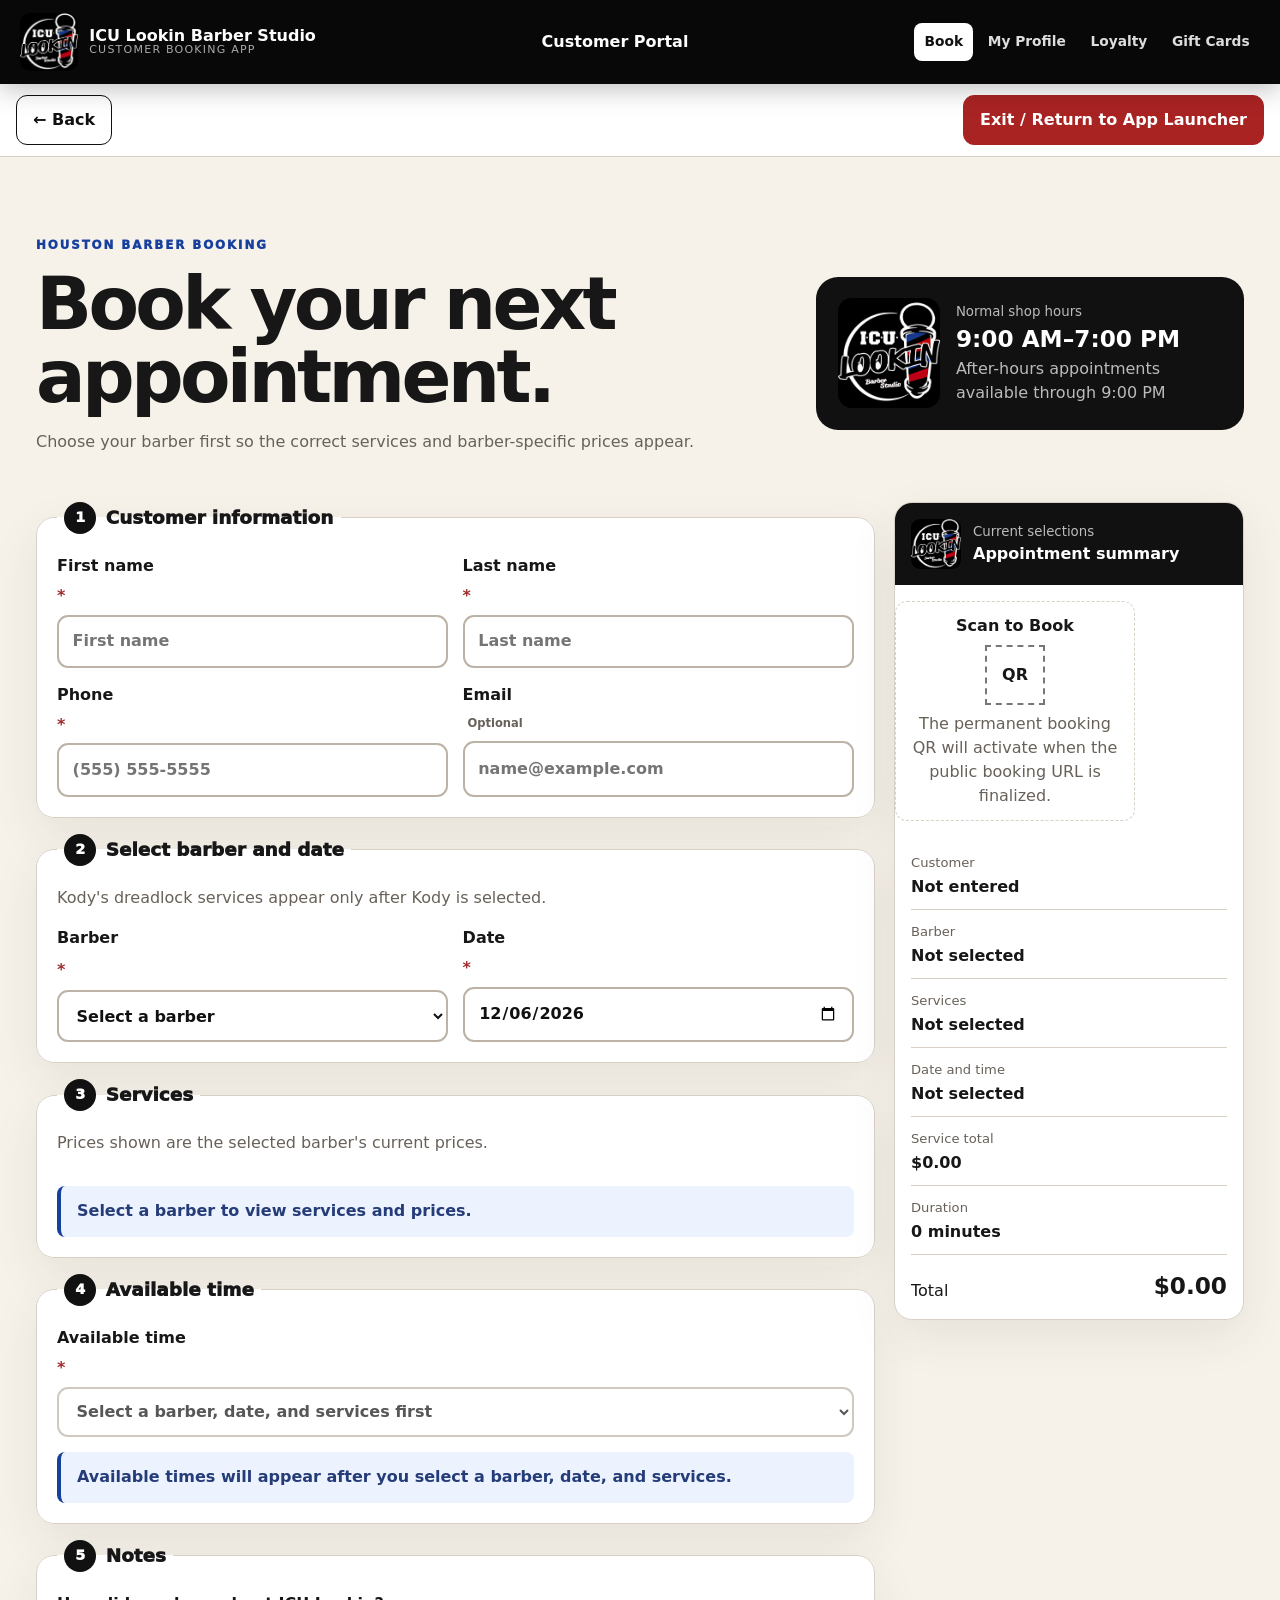
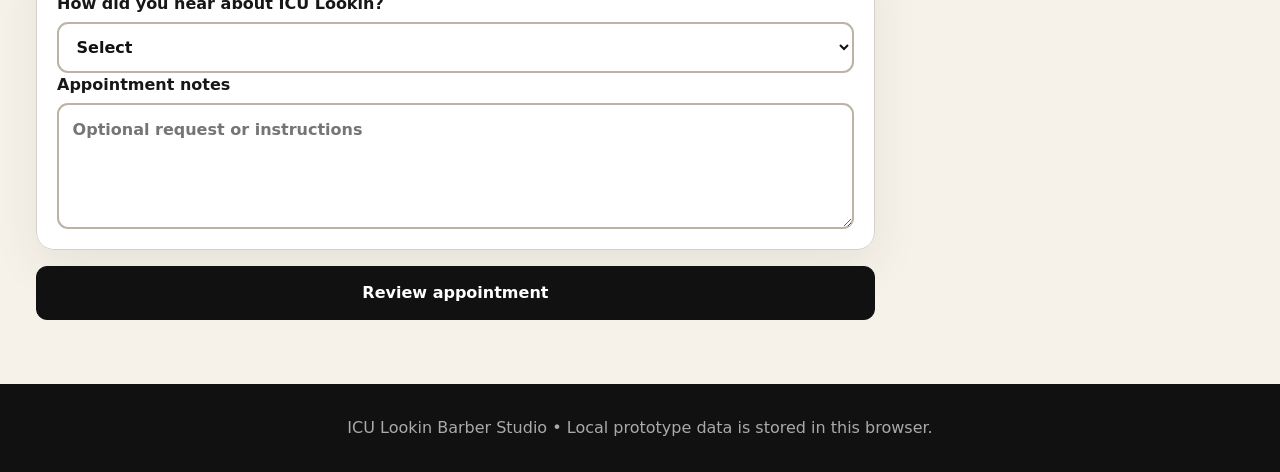
==== commit ba911faa: "Update ICU Lookin BSMS to v0.22 mobile navigation" ====
--- a/index.html
+++ b/index.html
@@ -88,7 +88,8 @@
     <a href="#barber-reviews" data-view-link="barber-reviews">Reviews</a>
     <a href="#barber-client-messages" data-view-link="barber-client-messages">Client Messages</a>
     <a href="#barber-messages" data-view-link="barber-messages">Messages <span id="barberMessageNavBadge" class="nav-badge hidden">0</span></a>
-  <button id="barberMoreButton" class="barber-more-button" type="button">More ▾</button>
+  <a class="barber-exit-link" href="APP_LAUNCHER.html">Exit / Return to App Launcher</a>
+  <button id="barberMoreButton" class="barber-more-button" type="button" aria-expanded="false">More ▾</button>
   </nav>
 </header>
   <div id="ownerWorkspaceBar" class="owner-workspace-bar hidden">
--- a/assets/style.css
+++ b/assets/style.css
@@ -0,0 +1,415 @@
+:root{--ink:#171717;--paper:#f6f2ea;--surface:#fff;--gold:#c8952f;--blue:#173f9e;--line:#d8d0c4;--muted:#686159;--danger:#a12d2d;--success:#22704a;--shadow:0 16px 48px rgba(45,33,13,.08)}
+*{box-sizing:border-box}html{scroll-behavior:smooth}body{margin:0;font-family:Inter,ui-sans-serif,system-ui,-apple-system,BlinkMacSystemFont,"Segoe UI",sans-serif;background:var(--paper);color:var(--ink);line-height:1.5}button,input,select,textarea{font:inherit}button,a{-webkit-tap-highlight-color:transparent}
+.topbar{position:sticky;top:0;z-index:30;display:flex;align-items:center;justify-content:space-between;gap:1rem;padding:.8rem max(1rem,calc((100vw - 1240px)/2));background:#080808;color:#fff;box-shadow:0 5px 24px rgba(0,0,0,.25)}.brand{display:flex;align-items:center;gap:.7rem;color:#fff;text-decoration:none}.brand-logo{width:58px;height:58px;object-fit:cover;border-radius:10px}.brand-copy{display:grid;line-height:1.05}.brand-copy small{color:#aaa;font-size:.69rem;text-transform:uppercase;letter-spacing:.11em}.app-label{font-weight:900}nav{display:flex;gap:.25rem;flex-wrap:wrap;justify-content:flex-end}nav a{color:#ddd;text-decoration:none;padding:.55rem .65rem;border-radius:8px;font-weight:850;font-size:.86rem}nav a.active,nav a:hover{background:#fff;color:#111}.menu-button{display:none;border:1px solid #555;background:transparent;color:#fff;border-radius:9px;padding:.55rem .7rem}
+.shell{max-width:1240px;min-height:76vh;margin:auto;padding:2rem 1rem 4rem}.hidden{display:none!important}.hero{display:grid;grid-template-columns:1.4fr .8fr;gap:2rem;align-items:center;padding:3rem 0 2rem}h1{margin:.15rem 0 1rem;font-size:clamp(2.4rem,6vw,4.6rem);line-height:1;letter-spacing:-.05em}h2{margin:.2rem 0 .8rem}h3{margin:.2rem 0}p{margin-top:0}.eyebrow{color:var(--blue);text-transform:uppercase;letter-spacing:.16em;font-size:.74rem;font-weight:950}.lede,.help,.page-heading p{color:var(--muted)}
+.hours-card{display:flex;align-items:center;gap:1rem;padding:1.35rem;border-radius:22px;background:#111;color:#fff}.hours-logo{width:110px;height:110px;object-fit:cover;border-radius:14px}.hours-card div{display:grid}.hours-card small,.hours-card em{color:#bbb;font-style:normal}.hours-card strong{font-size:1.45rem}
+.booking-layout{display:grid;grid-template-columns:minmax(0,1fr) 350px;gap:1.2rem;align-items:start}.form-column{display:grid;gap:1rem}.panel,.summary-card,.review-panel,.appointment-card,.stat,.table-wrap,.calendar-card,.pricing-row,.analytics-card{border:1px solid var(--line);border-radius:18px;background:#fff;box-shadow:var(--shadow)}.panel{margin:0;padding:1.25rem}.panel legend{display:flex;align-items:center;gap:.6rem;padding:0 .45rem;font-size:1.15rem;font-weight:950}.panel legend span{display:grid;place-items:center;width:2rem;height:2rem;border-radius:50%;background:#111;color:#fff;font-size:.9rem}
+.field-grid{display:grid;grid-template-columns:1fr 1fr;gap:.9rem}label{display:grid;gap:.4rem;font-weight:850}label b{color:var(--danger)}input,select,textarea{width:100%;min-height:48px;padding:.8rem .85rem;border:2px solid #bcb3a6;border-radius:11px;background:#fff;color:#111}textarea{min-height:110px;resize:vertical}input:focus,select:focus,textarea:focus,button:focus-visible,a:focus-visible{outline:3px solid rgba(23,63,158,.23);outline-offset:2px;border-color:var(--blue)}
+.service-list,.pricing-list{display:grid;gap:.75rem}.service-row{display:grid;grid-template-columns:auto 1fr auto;gap:.8rem;align-items:center;padding:.9rem;border:2px solid #cec5b8;border-radius:13px}.service-row.selected{border-color:var(--blue);background:#edf2ff}.service-row.barber-exclusive{border-color:var(--blue);background:#f2f6ff}.service-row input{width:22px;height:22px;min-height:0;accent-color:var(--blue)}.service-copy{display:grid}.service-copy small{color:var(--muted);font-weight:500}.service-price{text-align:right;color:var(--muted);font-size:.85rem}.service-price strong{display:block;color:var(--blue);font-size:1rem}.exclusive-tag{display:inline-block;width:max-content;margin-top:.2rem;padding:.12rem .4rem;border-radius:99px;background:var(--blue);color:#fff;font-size:.65rem;font-weight:900}
+.notice{margin-top:.9rem;padding:.85rem 1rem;border-left:4px solid var(--blue);border-radius:8px;background:#edf2ff;color:#243c77;font-weight:750}.after-hours-notice{border-left-color:#b45309;background:#fff1dc;color:#78420b}
+.button{display:inline-flex;align-items:center;justify-content:center;min-height:48px;padding:.75rem 1rem;border-radius:11px;text-decoration:none;font-weight:900;cursor:pointer}.primary{border:1px solid #111;background:#111;color:#fff}.secondary{border:1px solid #111;background:#fff;color:#111}.danger{border:1px solid var(--danger);background:#fff;color:var(--danger)}.large{min-height:54px;font-size:1rem}
+.summary-card{position:sticky;top:5.5rem;overflow:hidden}.summary-head{display:flex;align-items:center;gap:.75rem;padding:1rem;background:#111;color:#fff}.summary-head img{width:50px;height:50px;object-fit:cover;border-radius:9px}.summary-head div{display:grid}.summary-head small{color:#bbb}.summary-body{padding:1rem}.summary-list{display:grid;gap:.75rem}.summary-row{display:grid;gap:.12rem;padding-bottom:.65rem;border-bottom:1px solid var(--line)}.summary-row span{color:var(--muted);font-size:.82rem}.summary-total{display:flex;justify-content:space-between;align-items:end;padding-top:.85rem}.summary-total strong{font-size:1.45rem}.mobile-summary{display:none}
+.review-panel{margin-top:1.2rem;padding:1.3rem}.review-grid{display:grid;gap:.7rem}.review-grid div{display:grid;grid-template-columns:140px 1fr;gap:.7rem;padding-bottom:.65rem;border-bottom:1px solid var(--line)}.review-grid span{color:var(--muted)}.dialog-actions{display:grid;grid-template-columns:1fr 1fr;gap:.7rem;margin-top:1rem}.success{display:grid;place-items:center;width:4rem;height:4rem;margin:0 auto 1rem;border-radius:50%;background:#dcf0e4;color:var(--success);font-size:2rem;font-weight:950}
+.page-heading{display:flex;justify-content:space-between;align-items:end;gap:1rem;margin:1rem 0 1.4rem}.page-heading h1{font-size:clamp(2.1rem,5vw,3.5rem)}.filters{display:flex;align-items:end;gap:1rem;flex-wrap:wrap;margin-bottom:1rem}.filters label{min-width:190px}.appointment-list{display:grid;gap:.9rem}.appointment-card{display:grid;grid-template-columns:65px 1fr auto;gap:1rem;align-items:center;padding:1rem}.date-badge{display:grid;place-items:center;min-height:65px;border-radius:14px;background:#111;color:#fff}.date-badge small{color:#bbb;text-transform:uppercase}.date-badge strong{font-size:1.5rem}.appointment-main p{margin-bottom:.18rem}.appointment-side{display:flex;align-items:center;gap:.55rem;flex-wrap:wrap;justify-content:end}.status{display:inline-flex;padding:.22rem .55rem;border-radius:99px;background:#eee8dd;font-size:.74rem;font-weight:900}.status-completed{background:#ddf1e5;color:var(--success)}.status-cancelled,.status-no-show{background:#f5dddd;color:var(--danger)}.after-hours-badge{display:inline-flex;padding:.2rem .5rem;border-radius:99px;background:#fff0d7;color:#92400e;font-size:.72rem;font-weight:900}
+.stat-grid{display:grid;grid-template-columns:repeat(4,1fr);gap:.85rem;margin-bottom:1rem}.stat{display:grid;gap:.2rem;padding:1rem}.stat span{color:var(--muted)}.stat strong{font-size:1.55rem}.revenue-grid .stat:first-child{border-color:var(--blue);background:#f1f5ff}.table-wrap{overflow:auto}table{width:100%;min-width:850px;border-collapse:collapse}th,td{padding:.8rem;border-bottom:1px solid var(--line);text-align:left;vertical-align:middle}th{background:#efe9df;font-size:.73rem;text-transform:uppercase;letter-spacing:.07em}
+.pricing-row{display:grid;grid-template-columns:minmax(220px,1fr) 170px 150px;gap:1rem;align-items:center;padding:1rem}.pricing-row .price-name{display:grid}.pricing-row .price-name small{color:var(--muted)}.lock-control{display:flex;align-items:center;gap:.45rem;font-weight:850}.lock-control input{width:20px;height:20px;min-height:0}.locked-indicator{display:inline-flex;width:max-content;margin-top:.3rem;padding:.2rem .5rem;border-radius:99px;background:#f3e2e2;color:#8a2222;font-size:.72rem;font-weight:900}.price-input-wrap{position:relative}.price-input-wrap span{position:absolute;left:.75rem;top:50%;transform:translateY(-50%);font-weight:900}.price-input-wrap input{padding-left:1.7rem}.price-input-wrap input:disabled{background:#eee;color:#555}
+.analytics-grid{display:grid;grid-template-columns:1fr 1fr;gap:1rem;margin-bottom:1rem}.analytics-card{padding:1rem}.analytics-card.full{grid-column:1/-1}.trend-bars{display:grid;gap:.55rem}.trend-row{display:grid;grid-template-columns:110px 1fr 45px;gap:.6rem;align-items:center}.trend-track{height:14px;border-radius:99px;background:#ece7df;overflow:hidden}.trend-fill{height:100%;min-width:3px;border-radius:99px;background:var(--blue)}.recurring-list{display:grid;gap:.65rem}.recurring-item{display:flex;justify-content:space-between;gap:1rem;padding:.75rem;border:1px solid var(--line);border-radius:12px}.recurring-item span{color:var(--muted)}
+.calendar-controls{display:flex;align-items:end;justify-content:space-between;gap:1rem;flex-wrap:wrap;margin-bottom:1rem}.calendar-date-buttons{display:flex;gap:.55rem;flex-wrap:wrap}.calendar-card{overflow:hidden}.calendar-card-header{display:flex;justify-content:space-between;gap:1rem;padding:1rem 1.2rem;background:#111;color:#fff}.calendar-card-header>div{display:grid}.calendar-card-header span{color:#bbb}.calendar-scroll{overflow:auto}.daily-calendar{display:grid;grid-template-columns:82px minmax(650px,1fr);min-width:732px;height:1344px}.calendar-times{display:grid;grid-template-rows:repeat(57,24px);background:#f7f4ee;border-right:1px solid var(--line)}.calendar-time-label{height:24px;padding:0 .55rem;text-align:right;color:var(--muted);font-size:.72rem;transform:translateY(-.5em)}.calendar-time-label.hour-mark{font-weight:850;color:#37322d}.calendar-lane{position:relative;display:grid;grid-template-rows:repeat(56,24px);min-height:1344px;padding:0 .65rem;background:#fff}.calendar-grid-lines{position:absolute;inset:0;pointer-events:none;background:repeating-linear-gradient(to bottom,transparent 0,transparent 23px,#ece6dc 23px,#ece6dc 24px),repeating-linear-gradient(to bottom,transparent 0,transparent 95px,#cfc6b8 95px,#cfc6b8 96px)}.after-hours-zone{position:absolute;left:0;right:0;top:960px;height:384px;background:rgba(245,158,11,.08);border-top:2px dashed #d97706;pointer-events:none}.after-hours-zone span{position:absolute;right:12px;top:6px;color:#92400e;font-size:.72rem;font-weight:900}.calendar-appointment{position:relative;z-index:2;overflow:hidden;margin:2px 0;padding:.45rem .6rem;border-left:5px solid var(--gold);border-radius:8px;background:#fff6d9;box-shadow:0 3px 10px rgba(0,0,0,.1)}.calendar-appointment.confirmed{border-left-color:#2563eb;background:#eaf1ff}.calendar-appointment.progress{border-left-color:#d97706;background:#fff0d7}.calendar-appointment.completed{border-left-color:#23824f;background:#e5f5ec}.calendar-appointment.cancelled{border-left-color:#9f2929;background:#f7e4e4;opacity:.72}.calendar-appointment-top{display:flex;justify-content:space-between;gap:.6rem}.calendar-appointment-top strong{font-size:.82rem}.calendar-appointment-top span{padding:.1rem .35rem;border-radius:99px;background:rgba(255,255,255,.75);font-size:.64rem;font-weight:900}.calendar-appointment h3{margin:.12rem 0 0;font-size:.9rem}.calendar-appointment p,.calendar-appointment small{display:block;margin:0;font-size:.72rem;white-space:nowrap;overflow:hidden;text-overflow:ellipsis}.calendar-empty{padding:2.5rem 1rem;text-align:center}
+.toast{position:fixed;left:50%;top:5.2rem;z-index:80;transform:translate(-50%,-12px);opacity:0;pointer-events:none;padding:.8rem 1rem;border-radius:10px;background:#111;color:#fff;font-weight:800;transition:.2s}.toast.show{opacity:1;transform:translate(-50%,0)}footer{padding:2rem 1rem;text-align:center;background:#111;color:#aaa}
+@media(max-width:980px){.booking-layout{grid-template-columns:1fr}.summary-card{display:none}.mobile-summary{display:block}.hero{grid-template-columns:1fr}.stat-grid{grid-template-columns:1fr 1fr}.analytics-grid{grid-template-columns:1fr}.analytics-card.full{grid-column:auto}}
+@media(max-width:760px){.menu-button{display:block}nav{display:none;position:absolute;top:100%;left:0;right:0;flex-direction:column;padding:.7rem 1rem 1rem;background:#080808}nav.open{display:flex}nav a{text-align:center}.app-label{display:none}.field-grid{grid-template-columns:1fr}.service-row{grid-template-columns:auto 1fr}.service-price{grid-column:2;text-align:left}.page-heading,.appointment-card{align-items:flex-start}.page-heading{flex-direction:column}.appointment-card{grid-template-columns:55px 1fr}.appointment-side{grid-column:1/-1;justify-content:flex-start}.dialog-actions{grid-template-columns:1fr}.review-grid div{grid-template-columns:1fr}.stat-grid{grid-template-columns:1fr}.pricing-row{grid-template-columns:1fr}.trend-row{grid-template-columns:90px 1fr 35px}.calendar-card-header{flex-direction:column}.calendar-date-buttons{display:grid;grid-template-columns:1fr 1fr}.calendar-date-buttons .button:last-child{grid-column:1/-1}}
+
+
+/* BSMS v0.9 expansion */
+.dashboard-grid{grid-template-columns:repeat(4,1fr)}
+.dashboard-layout{display:grid;grid-template-columns:1.35fr 1fr;gap:1rem;margin-bottom:1rem}
+.section-heading-row{display:flex;justify-content:space-between;align-items:center;gap:1rem}
+.section-heading-row span{color:var(--muted);font-size:.85rem}
+.mini-schedule{display:grid;gap:.55rem}
+.mini-appointment{display:grid;grid-template-columns:85px 1fr auto;gap:.75rem;align-items:center;padding:.7rem;border:1px solid var(--line);border-radius:12px;background:#faf8f3}
+.mini-appointment .time{font-weight:950;color:var(--blue)}
+.mini-appointment .meta{display:grid}.mini-appointment .meta small{color:var(--muted)}
+.alert-list,.snapshot-list{display:grid;gap:.6rem}.alert-item,.snapshot-item{display:flex;justify-content:space-between;gap:1rem;padding:.75rem;border:1px solid var(--line);border-radius:12px}.alert-item.warning{border-color:#d97706;background:#fff4df}.alert-item.danger{border-color:var(--danger);background:#fbe9e9}.alert-item.success{border-color:var(--success);background:#e8f6ee}.quick-actions{display:grid;grid-template-columns:1fr 1fr;gap:.7rem}
+.progress-track{height:18px;border-radius:99px;background:#ece7df;overflow:hidden}.progress-fill{height:100%;background:var(--blue)}
+.performance-grid{display:grid;grid-template-columns:repeat(2,1fr);gap:1rem}.performance-card{border:1px solid var(--line);border-radius:18px;background:#fff;box-shadow:var(--shadow);padding:1rem}.performance-head{display:flex;justify-content:space-between;gap:1rem}.metric-grid{display:grid;grid-template-columns:repeat(3,1fr);gap:.6rem;margin-top:.8rem}.metric{padding:.65rem;border-radius:10px;background:#f5f2eb}.metric span{display:block;color:var(--muted);font-size:.75rem}.metric strong{font-size:1.05rem}
+.inventory-grid{display:grid;grid-template-columns:repeat(3,1fr);gap:1rem}.inventory-card{border:1px solid var(--line);border-radius:16px;background:#fff;box-shadow:var(--shadow);padding:1rem}.inventory-head{display:flex;justify-content:space-between;gap:.7rem}.stock-low{color:var(--danger);font-weight:900}.stock-ok{color:var(--success);font-weight:900}.inventory-actions{display:flex;gap:.5rem;margin-top:.8rem}.inventory-actions button{flex:1}
+.campaign-builder{margin-bottom:1rem}.campaign-preview{margin-top:1rem;padding:1rem;border-radius:14px;background:#111;color:#fff}.campaign-preview strong{display:block;margin-bottom:.4rem}.campaign-preview p{margin:0;color:#ddd}
+.expense-row,.breakdown-row{display:flex;justify-content:space-between;gap:1rem;padding:.7rem 0;border-bottom:1px solid var(--line)}.expense-row input{max-width:140px}
+.location-grid{display:grid;grid-template-columns:repeat(3,1fr);gap:1rem}.location-card{border:1px solid var(--line);border-radius:18px;background:#fff;box-shadow:var(--shadow);padding:1rem}.location-card.future{border-style:dashed;background:#faf8f3}.location-card h2{margin-bottom:.2rem}
+.assistant-layout{display:grid;grid-template-columns:320px 1fr;gap:1rem}.suggestion-list{display:grid;gap:.55rem}.suggestion-list button{padding:.75rem;text-align:left;border:1px solid var(--line);border-radius:10px;background:#faf8f3;font-weight:800;cursor:pointer}.assistant-chat{display:grid;grid-template-rows:1fr auto;min-height:500px}.assistant-messages{display:grid;align-content:start;gap:.7rem;max-height:440px;overflow:auto;padding-right:.4rem}.assistant-message{max-width:82%;padding:.75rem .9rem;border-radius:14px;background:#eee9df}.assistant-message.user{justify-self:end;background:#173f9e;color:#fff}.assistant-message.system{background:#111;color:#fff}.assistant-input{display:grid;grid-template-columns:1fr auto;gap:.65rem;margin-top:1rem}
+@media(max-width:1050px){.dashboard-grid{grid-template-columns:1fr 1fr}.inventory-grid,.location-grid{grid-template-columns:1fr 1fr}.performance-grid{grid-template-columns:1fr}}
+@media(max-width:800px){.dashboard-layout,.assistant-layout{grid-template-columns:1fr}.inventory-grid,.location-grid{grid-template-columns:1fr}.quick-actions,.metric-grid{grid-template-columns:1fr 1fr}}
+@media(max-width:560px){.dashboard-grid,.quick-actions,.metric-grid{grid-template-columns:1fr}.mini-appointment{grid-template-columns:70px 1fr}.mini-appointment>strong{grid-column:2}.assistant-input{grid-template-columns:1fr}}
+
+/* Roadmap build v0.10 */
+.barber-notification{position:absolute;top:7px;left:64px;z-index:50;min-width:24px;height:24px;padding:0 6px;border:2px solid #fff;border-radius:99px;background:#d71920;color:#fff;display:grid;place-items:center;font-size:.72rem;font-weight:950;box-shadow:0 3px 8px rgba(0,0,0,.28)}
+.lookup-row{display:grid;grid-template-columns:1fr auto;gap:.65rem}.profile-grid{display:grid;grid-template-columns:1fr 1fr;gap:1rem}.profile-card{border:1px solid var(--line);border-radius:16px;background:#fff;box-shadow:var(--shadow);padding:1rem}.profile-card.full{grid-column:1/-1}.profile-list{display:grid;gap:.6rem}.profile-row{display:flex;justify-content:space-between;gap:1rem;padding:.65rem;border-bottom:1px solid var(--line)}.loyalty-ring{display:grid;place-items:center;width:150px;height:150px;margin:auto;border-radius:50%;background:conic-gradient(var(--blue) var(--loyalty),#e7e2da 0);position:relative}.loyalty-ring::after{content:"";position:absolute;width:112px;height:112px;border-radius:50%;background:#fff}.loyalty-ring strong{position:relative;z-index:1;font-size:1.45rem}.queue-list{display:grid;gap:.6rem}.queue-item{display:grid;grid-template-columns:1fr auto;gap:.75rem;align-items:center;padding:.75rem;border:1px solid var(--line);border-radius:12px;background:#faf8f3}.queue-actions{display:flex;gap:.4rem;flex-wrap:wrap}.queue-actions button{min-height:36px;padding:.4rem .6rem}.availability-grid{display:grid;grid-template-columns:repeat(2,1fr);gap:.8rem;margin-bottom:1rem}.availability-day{border:1px solid var(--line);border-radius:15px;background:#fff;padding:1rem}.availability-day h3{display:flex;justify-content:space-between}.availability-fields{display:grid;grid-template-columns:1fr 1fr;gap:.6rem}.timeclock-panel{text-align:center}.clocked-in{color:var(--success);font-weight:950}.clocked-out{color:var(--muted);font-weight:950}.consultation-grid{display:grid;grid-template-columns:1fr 1fr;gap:1rem}.photo-placeholder{display:grid;place-items:center;min-height:150px;border:2px dashed var(--line);border-radius:14px;background:#faf8f3;color:var(--muted)}
+@media(max-width:850px){.profile-grid,.consultation-grid{grid-template-columns:1fr}.profile-card.full{grid-column:auto}.availability-grid{grid-template-columns:1fr}.lookup-row{grid-template-columns:1fr}}
+
+
+/* Messaging, private marketing, family booking, and notes */
+.nav-badge{display:inline-grid;place-items:center;min-width:20px;height:20px;margin-left:.25rem;padding:0 .35rem;border-radius:99px;background:#d71920;color:#fff;font-size:.7rem;font-weight:950}
+.message-layout{display:grid;grid-template-columns:300px 1fr;gap:1rem}
+.message-sidebar{align-self:start}.conversation-list{display:grid;gap:.45rem;margin-top:.8rem}
+.conversation-button{display:grid;grid-template-columns:1fr auto;gap:.45rem;width:100%;padding:.75rem;border:1px solid var(--line);border-radius:11px;background:#faf8f3;text-align:left;cursor:pointer}
+.conversation-button.active{border-color:var(--blue);background:#edf2ff}.conversation-button small{color:var(--muted)}
+.unread-pill{display:grid;place-items:center;min-width:23px;height:23px;padding:0 .35rem;border-radius:99px;background:#d71920;color:#fff;font-size:.72rem;font-weight:950}
+.message-thread-panel{min-height:620px;display:grid;grid-template-rows:auto auto 1fr auto}
+.thread-heading{padding-bottom:.7rem;border-bottom:1px solid var(--line)}
+.sender-notice{margin-bottom:.7rem;padding:.7rem .85rem;border-left:4px solid var(--blue);border-radius:8px;background:#edf2ff;font-weight:900}
+.message-thread{display:grid;align-content:start;gap:.65rem;max-height:470px;overflow:auto;padding:1rem .25rem}
+.chat-message{max-width:78%;padding:.7rem .85rem;border-radius:14px;background:#ece7df}
+.chat-message.mine{justify-self:end;background:#173f9e;color:#fff}.chat-message .chat-meta{display:flex;justify-content:space-between;gap:1rem;margin-bottom:.25rem;font-size:.7rem;font-weight:900;opacity:.8}
+.message-compose{display:grid;grid-template-columns:1fr auto;gap:.65rem;padding-top:.8rem;border-top:1px solid var(--line)}.message-compose textarea{min-height:88px}
+.family-book-row{display:grid;grid-template-columns:1fr auto;gap:.7rem;align-items:center;padding:.65rem 0;border-bottom:1px solid var(--line)}
+.client-note-box{padding:.8rem;border-left:4px solid var(--gold);border-radius:8px;background:#fff7df;margin-top:.6rem}.client-note-box strong{display:block;margin-bottom:.2rem}
+@media(max-width:800px){.message-layout{grid-template-columns:1fr}.message-thread-panel{min-height:540px}.message-compose{grid-template-columns:1fr}}
+
+
+/* v0.12 stabilization: date-specific availability, messages, family layout */
+.availability-week-controls{display:flex;align-items:center;justify-content:space-between;gap:1rem;margin-bottom:1rem}
+.availability-day h3{align-items:flex-start;gap:1rem}.availability-day h3>span{line-height:1.25}
+.chat-message .chat-meta{margin-bottom:.65rem;padding-bottom:.35rem;border-bottom:1px solid rgba(0,0,0,.12)}
+.chat-message.mine .chat-meta{border-bottom-color:rgba(255,255,255,.25)}
+.chat-message>div:last-child{display:block;line-height:1.55;padding-top:.05rem}
+.family-book-row{padding:1rem .15rem;gap:1.25rem}
+.family-book-row>div{display:grid;gap:.25rem;min-width:0}
+.family-book-row .button{min-width:185px}
+#familyMembers{display:grid;gap:.15rem}
+#clientToolsContent .profile-row{align-items:center;padding:.85rem .7rem;margin-bottom:.2rem;border:1px solid var(--line);border-radius:10px}
+@media(max-width:720px){
+ .availability-week-controls{align-items:stretch;flex-direction:column}
+ .availability-week-controls .calendar-date-buttons{display:grid;grid-template-columns:1fr 1fr}
+ .availability-week-controls .calendar-date-buttons button:last-child{grid-column:1/-1}
+ .family-book-row{grid-template-columns:1fr}
+ .family-book-row .button{width:100%;min-width:0}
+}
+
+.queue-item .queue-actions{display:flex;gap:.45rem;flex-wrap:wrap}
+#walkinEligibility .queue-item{align-items:center}
+
+
+/* v0.14 payments, deposits, POS and social content */
+.optional-label{font-size:.72rem;font-weight:800;color:var(--muted);margin-left:.3rem}
+.deposit-notice,.deposit-checkout{margin-top:1rem;padding:1rem;border:1px solid #d8b24a;border-radius:14px;background:#fff8df}
+.deposit-notice strong,.deposit-policy strong{display:block;font-size:1rem;margin-bottom:.25rem}
+.deposit-notice p,.deposit-policy p{margin:.2rem 0;color:#5c4c1e}
+.acknowledgement{display:flex;align-items:flex-start;gap:.55rem;margin:1rem 0;padding:.8rem;border:1px solid var(--line);border-radius:10px;background:#fff}
+.acknowledgement input{margin-top:.2rem}
+.deposit-settings-panel{max-width:700px}.toggle-row{display:flex;align-items:center;gap:.6rem;font-size:1.05rem}
+.owner-rent-actions{margin-top:1rem}
+.service-list.compact .service-row{padding:.65rem}
+.social-actions{display:flex;gap:.7rem;flex-wrap:wrap}.file-button{position:relative;overflow:hidden;cursor:pointer}.file-button input{position:absolute;inset:0;opacity:0;cursor:pointer}
+.social-media-grid{display:grid;grid-template-columns:repeat(3,minmax(0,1fr));gap:1rem}
+.social-media-card{background:#fff;border:1px solid var(--line);border-radius:16px;box-shadow:var(--shadow);overflow:hidden}
+.social-preview{aspect-ratio:1/1;background:#111;display:grid;place-items:center}.social-preview img,.social-preview video{width:100%;height:100%;object-fit:cover}
+.social-card-body{padding:1rem;display:grid;gap:.7rem}.social-card-actions{display:flex;gap:.45rem;flex-wrap:wrap}.social-card-actions .button{flex:1 1 110px}
+.button.danger{background:#a92323;color:#fff;border-color:#a92323}
+@media(max-width:1000px){.social-media-grid{grid-template-columns:repeat(2,minmax(0,1fr))}}
+@media(max-width:650px){.social-media-grid{grid-template-columns:1fr}.social-actions{display:grid}.social-actions .button{width:100%}}
+
+
+/* v0.15 social media image text editor */
+.social-editor-dialog{width:min(96vw,1500px);max-width:none;border:0;border-radius:20px;padding:0;background:#f4f1ea;box-shadow:0 24px 80px rgba(0,0,0,.35)}
+.social-editor-dialog::backdrop{background:rgba(0,0,0,.72)}
+.social-editor-shell{padding:1rem}.social-editor-header{display:flex;justify-content:space-between;align-items:flex-start;gap:1rem;padding:.4rem .2rem 1rem}
+.social-editor-header h2{margin:.15rem 0}
+.social-editor-layout{display:grid;grid-template-columns:minmax(0,1.5fr) minmax(320px,.75fr);gap:1rem}
+.social-editor-canvas-panel{background:#171717;border-radius:16px;padding:1rem;display:grid;place-items:center;align-content:start}
+#socialEditorCanvas{width:100%;height:auto;max-height:72vh;object-fit:contain;background:#111;border-radius:10px;touch-action:none;cursor:move}
+.social-editor-controls{display:grid;align-content:start;gap:1rem;max-height:78vh;overflow:auto;padding-right:.3rem}
+.compact-panel{padding:1rem}.compact-panel h3{margin-top:0}
+.text-layer-list{display:grid;gap:.4rem;max-height:220px;overflow:auto}
+.editor-toggle-grid{display:grid;grid-template-columns:repeat(2,1fr);gap:.55rem;margin:.8rem 0}
+.editor-toggle-grid label{display:flex;align-items:center;gap:.45rem;padding:.55rem;border:1px solid var(--line);border-radius:9px;background:#faf8f3}
+.social-editor-controls select option{font-size:1rem}
+@media(max-width:950px){.social-editor-layout{grid-template-columns:1fr}.social-editor-controls{max-height:none}.social-editor-dialog{width:98vw}.social-editor-header{flex-direction:column}}
+
+/* v0.16 */
+.message-bubble strong,.message-item strong,.thread-message strong{display:block;margin-bottom:.45rem}.message-bubble p,.message-item p,.thread-message p{display:block;margin:.25rem 0 .4rem}.message-bubble{padding:.8rem 1rem;border:1px solid var(--line);border-radius:12px;margin:.6rem 0;background:#fff}.shop-location-card{display:grid;gap:.45rem;padding:1rem;margin:1rem 0;border:1px solid var(--line);border-radius:14px;background:#faf8f3}.review-card,.appointment-message-card{padding:1rem;border:1px solid var(--line);border-radius:12px;margin:.8rem 0}.barber-response{margin-top:.8rem;padding:.8rem;border-left:4px solid #555;background:#f7f7f7}.barber-more-button{display:none}
+@media(max-width:700px){#barberNav{display:grid!important;grid-template-columns:repeat(4,1fr);position:relative}#barberNav a{display:none!important}#barberNav a.mobile-primary{display:flex!important;justify-content:center;padding:.7rem .2rem;font-size:.78rem}.mobile-appts{font-size:0!important}.mobile-appts:before{content:"Appts";font-size:.78rem}.mobile-avail{font-size:0!important}.mobile-avail:before{content:"Avail";font-size:.78rem}.barber-more-button{display:block;border:0;background:transparent;font-weight:800}#barberNav.mobile-more-open a:not(.mobile-primary){display:flex!important;grid-column:1/-1;background:#fff;border-top:1px solid var(--line);padding:.8rem 1rem}}
+
+#view-barber-messages .chat-meta,#view-barber-messages .message-meta,#view-barber-messages .sender-name,#view-barber-messages strong{display:block!important;margin:0 0 .55rem 0!important;line-height:1.2!important}#view-barber-messages .chat-message>div:last-child,#view-barber-messages .message-body,#view-barber-messages .message-bubble>p{display:block!important;margin:.15rem 0 0!important;padding-top:.15rem!important;line-height:1.5!important}.role-card-grid{display:grid;grid-template-columns:repeat(2,minmax(0,1fr));gap:1rem;margin:1rem 0}.role-card{border:1px solid var(--line);background:#fff;border-radius:18px;padding:1.4rem;text-align:left;box-shadow:var(--shadow)}.role-card strong{display:block;font-size:1.15rem;margin-bottom:.45rem}.owner-alert-strip{display:grid;gap:.45rem;margin:1rem 0}.owner-alert{padding:.75rem 1rem;border-radius:10px;font-weight:800}.owner-alert.danger{background:#ffe4e4}.owner-alert.warning{background:#fff0cf}.owner-alert.notice{background:#eef3ff}.camera-grid{display:grid;grid-template-columns:repeat(2,minmax(0,1fr));gap:1rem}.camera-card{background:#fff;border:1px solid var(--line);border-radius:16px;overflow:hidden}.camera-preview{aspect-ratio:16/9;background:#111;color:#ddd;display:grid;place-items:center;font-weight:900}.camera-card-body{padding:1rem;display:grid;gap:.55rem}.inspection-open{border:2px solid #b72626!important}.checklist-row{display:grid;grid-template-columns:auto 1fr auto;gap:.6rem;align-items:center;padding:.7rem 0;border-bottom:1px solid var(--line)}.launcher-qr-placeholder{max-width:320px;margin:1rem auto;padding:1rem;border:1px dashed var(--line);border-radius:14px;text-align:center;background:#fff}.qr-placeholder-box{width:120px;height:120px;margin:.6rem auto;display:grid;place-items:center;border:2px dashed #777;font-weight:900;font-size:2rem}@media(max-width:760px){.role-card-grid,.camera-grid{grid-template-columns:1fr}}
+
+/* v0.18 refinements */
+.customer-qr-card{max-width:240px;margin:1rem 0;padding:.75rem;border:1px dashed var(--line);border-radius:12px;text-align:center;background:#fff}
+.customer-qr-small{width:60px!important;height:60px!important;font-size:1rem!important;margin:.45rem auto!important}
+.operations-copy{display:grid;gap:.28rem;min-width:0}
+.operations-title{display:block!important;margin:0!important;line-height:1.25}
+.operations-detail{display:block;line-height:1.4}
+.operations-meta{display:block;color:var(--muted);font-size:.86rem;line-height:1.35}
+.operations-item{align-items:flex-start!important;gap:.9rem}
+#view-owner-growth input,#view-owner-growth textarea,#view-owner-growth select{pointer-events:auto!important;opacity:1!important}
+#view-owner-growth .panel{position:relative;z-index:1}
+
+
+/* ============================================================
+   v0.18.1 HARD APP-MODE NAVIGATION ISOLATION
+   These selectors intentionally override all generic nav rules.
+   ============================================================ */
+
+/* Before body is available, html data-app-mode already protects nav. */
+html[data-app-mode="customer"] #ownerNav,
+html[data-app-mode="customer"] #barberNav,
+body[data-app-mode="customer"] #ownerNav,
+body[data-app-mode="customer"] #barberNav{
+  display:none !important;
+}
+
+html[data-app-mode="owner"] #customerNav,
+html[data-app-mode="owner"] #barberNav,
+body[data-app-mode="owner"] #customerNav,
+body[data-app-mode="owner"] #barberNav{
+  display:none !important;
+}
+
+html[data-app-mode="individual"] #customerNav,
+html[data-app-mode="individual"] #ownerNav,
+body[data-app-mode="individual"] #customerNav,
+body[data-app-mode="individual"] #ownerNav{
+  display:none !important;
+}
+
+/* Explicitly restore only the correct navigation. */
+html[data-app-mode="customer"] #customerNav,
+body[data-app-mode="customer"] #customerNav{
+  display:flex !important;
+}
+
+html[data-app-mode="owner"] #ownerNav,
+body[data-app-mode="owner"] #ownerNav{
+  display:flex !important;
+}
+
+html[data-app-mode="individual"] #barberNav,
+body[data-app-mode="individual"] #barberNav{
+  display:flex !important;
+}
+
+/* Prevent mode-specific header/widgets from leaking across apps. */
+body[data-app-mode="customer"] .management-only,
+body[data-app-mode="customer"] .owner-only,
+body[data-app-mode="customer"] .individual-only{
+  display:none !important;
+}
+body[data-app-mode="owner"] .customer-only,
+body[data-app-mode="owner"] .individual-only{
+  display:none !important;
+}
+body[data-app-mode="individual"] .customer-only,
+body[data-app-mode="individual"] .owner-only{
+  display:none !important;
+}
+
+/* Barber nav mobile behavior remains isolated to the barber app. */
+@media(max-width:700px){
+  body[data-app-mode="individual"] #barberNav{
+    display:grid !important;
+  }
+}
+
+/* ============================================================
+   v0.18.2 OWNER APP ROLE WORKSPACES
+   ============================================================ */
+.owner-workspace-bar{
+  max-width:var(--shell);
+  margin:0 auto;
+  padding:.65rem 1rem;
+  display:flex;
+  align-items:center;
+  gap:1rem;
+  border-bottom:1px solid var(--line);
+  background:#fff;
+}
+.owner-workspace-bar.hidden{display:none!important}
+#ownerWorkspaceLabel{font-weight:900;color:var(--muted)}
+
+/* Owner home/dashboard = no long menu at all */
+body[data-app-mode="owner"][data-owner-workspace="home"] #ownerNav,
+body[data-app-mode="owner"][data-owner-workspace="home"] #barberNav{
+  display:none!important;
+}
+
+/* Management workspace = only Owner navigation */
+body[data-app-mode="owner"][data-owner-workspace="management"] #ownerNav{
+  display:flex!important;
+}
+body[data-app-mode="owner"][data-owner-workspace="management"] #barberNav{
+  display:none!important;
+}
+
+/* Tony barber workspace = only Barber navigation */
+body[data-app-mode="owner"][data-owner-workspace="tony"] #ownerNav{
+  display:none!important;
+}
+body[data-app-mode="owner"][data-owner-workspace="tony"] #barberNav{
+  display:flex!important;
+}
+
+/* Tony owns the shop; Booth Rent must never appear in Tony's personal barber tools */
+body[data-app-mode="owner"][data-owner-workspace="tony"] #barberNav [data-view-link="barber-booth-rent"]{
+  display:none!important;
+}
+
+.owner-role-card{cursor:pointer}
+.owner-role-card:hover{transform:translateY(-1px)}
+@media(max-width:700px){
+  .owner-workspace-bar{position:sticky;top:0;z-index:130;justify-content:space-between}
+  body[data-app-mode="owner"][data-owner-workspace="tony"] #barberNav{
+    display:grid!important;
+  }
+}
+
+
+/* ============================================================
+   v0.18.3 — OWNER WORKSPACE LANDING / TONY IDENTITY FIX
+   ============================================================ */
+
+/* Role cards belong only to Owner App home/switch-role screen. */
+body[data-app-mode="owner"][data-owner-workspace="management"] #ownerRoleButtons,
+body[data-app-mode="owner"][data-owner-workspace="tony"] #ownerRoleButtons{
+  display:none !important;
+}
+
+/* Owner management stays on the Shop Dashboard with management nav. */
+body[data-app-mode="owner"][data-owner-workspace="management"] #ownerNav{
+  display:flex !important;
+}
+
+/* Tony workspace always exposes only Tony's barber navigation. */
+body[data-app-mode="owner"][data-owner-workspace="tony"] #barberNav{
+  display:flex !important;
+}
+body[data-app-mode="owner"][data-owner-workspace="tony"] #ownerNav{
+  display:none !important;
+}
+
+/* Branding should never resemble the Customer Booking App inside Owner App. */
+body[data-app-mode="owner"] #appSubtitle{
+  text-transform:uppercase;
+  letter-spacing:.08em;
+}
+
+/* ============================================================
+   v0.20 RECOVERY — stable app isolation, persistent client lists
+   ============================================================ */
+
+/* Fail closed: only the active app/workspace owns navigation. */
+#customerNav,#ownerNav,#barberNav{display:none!important}
+html[data-app-mode="customer"] #customerNav,body[data-app-mode="customer"] #customerNav{display:flex!important}
+html[data-app-mode="individual"] #barberNav,body[data-app-mode="individual"] #barberNav{display:flex!important}
+html[data-app-mode="owner"][data-owner-workspace="management"] #ownerNav,body[data-app-mode="owner"][data-owner-workspace="management"] #ownerNav{display:flex!important}
+html[data-app-mode="owner"][data-owner-workspace="tony"] #barberNav,body[data-app-mode="owner"][data-owner-workspace="tony"] #barberNav{display:flex!important}
+html[data-app-mode="owner"][data-owner-workspace="home"] #ownerNav,html[data-app-mode="owner"][data-owner-workspace="home"] #barberNav,body[data-app-mode="owner"][data-owner-workspace="home"] #ownerNav,body[data-app-mode="owner"][data-owner-workspace="home"] #barberNav{display:none!important}
+html[data-app-mode="customer"] #ownerNav,html[data-app-mode="customer"] #barberNav,html[data-app-mode="individual"] #customerNav,html[data-app-mode="individual"] #ownerNav,html[data-app-mode="owner"] #customerNav{display:none!important}
+
+.customer-navigation-bar{max-width:var(--shell);margin:0 auto;padding:.7rem 1rem;display:flex;align-items:center;justify-content:space-between;gap:.75rem;background:#fff;border-bottom:1px solid var(--line)}
+.customer-navigation-bar.hidden{display:none!important}.customer-navigation-bar .button{text-decoration:none}
+html:not([data-app-mode="customer"]) #customerNavigationBar,body[data-app-mode="owner"] #customerNavigationBar,body[data-app-mode="individual"] #customerNavigationBar{display:none!important}
+.owner-workspace-bar{flex-wrap:wrap}
+
+.client-workspace{display:grid;grid-template-columns:minmax(250px,320px) minmax(0,1fr);gap:1rem;align-items:start}
+.client-directory{position:sticky;top:1rem;max-height:calc(100dvh - 150px);overflow:auto}
+.client-directory-list{display:grid;gap:.45rem;margin-top:.8rem}
+.client-directory-button{display:grid;gap:.25rem;width:100%;padding:.8rem .85rem;border:1px solid var(--line);border-radius:11px;background:#faf8f3;color:var(--ink);text-align:left;cursor:pointer}
+.client-directory-button strong,.client-directory-button small{display:block;line-height:1.3}.client-directory-button small{color:var(--muted)}
+.client-directory-button.active{border-color:var(--blue);box-shadow:0 0 0 2px rgba(23,63,158,.1);background:#eef3ff}
+.client-detail-pane{min-width:0}
+
+/* Staff message cards: name, preview, sender and message never run together. */
+#barberConversationList .conversation-button>span:first-child,#ownerConversationList .conversation-button>span:first-child{display:grid!important;grid-template-columns:1fr!important;gap:.32rem!important;min-width:0}
+#barberConversationList .conversation-button strong,#ownerConversationList .conversation-button strong{display:block!important;line-height:1.25!important;margin:0!important}
+#barberConversationList .conversation-button small,#ownerConversationList .conversation-button small{display:block!important;line-height:1.35!important;margin:0!important;color:var(--muted)}
+#barberThreadParticipants,#ownerThreadParticipants{display:block!important;margin-top:.4rem!important;line-height:1.4!important}
+.chat-message .chat-meta{display:flex!important;justify-content:space-between;gap:.75rem;margin-bottom:.42rem!important}.chat-message>div:last-child{display:block!important;line-height:1.5!important}
+
+@media(max-width:760px){
+ .client-workspace{grid-template-columns:1fr}.client-directory{position:sticky;top:0;z-index:45;max-height:230px;box-shadow:0 8px 18px rgba(0,0,0,.08)}
+ .customer-navigation-bar{position:sticky;top:0;z-index:110}
+ html[data-app-mode="individual"] #barberNav,body[data-app-mode="individual"] #barberNav,html[data-app-mode="owner"][data-owner-workspace="tony"] #barberNav,body[data-app-mode="owner"][data-owner-workspace="tony"] #barberNav{display:grid!important}
+}
+
+/* v0.21 final pre-GitHub: customer single-session status */
+.customer-session-status{margin-left:auto;font-size:.82rem;font-weight:800;color:var(--muted);white-space:nowrap}
+#customerSignOutButton{white-space:nowrap}
+@media(max-width:760px){.customer-session-status{display:none}.customer-navigation-bar{flex-wrap:wrap}}
+
+
+/* ============================================================
+   v0.22 — PHONE NAVIGATION / APP-LAUNCHER EXIT
+   ============================================================ */
+.barber-exit-link{color:#ffd8d8!important;border:1px solid rgba(255,255,255,.32)}
+@media(max-width:700px){
+  html,body{max-width:100%;overflow-x:hidden}
+  body[data-app-mode="individual"]{padding-bottom:74px}
+  body[data-app-mode="owner"][data-owner-workspace="tony"]{padding-bottom:74px}
+
+  body[data-app-mode="individual"] .topbar,
+  body[data-app-mode="owner"][data-owner-workspace="tony"] .topbar{
+    position:sticky;top:0;display:flex!important;width:100%;max-width:100vw;min-width:0;
+    padding:.55rem .7rem;gap:.55rem;justify-content:flex-start;overflow:visible
+  }
+  body[data-app-mode="individual"] .brand,
+  body[data-app-mode="owner"][data-owner-workspace="tony"] .brand{min-width:0;max-width:calc(100vw - 1.4rem)}
+  body[data-app-mode="individual"] .brand-logo,
+  body[data-app-mode="owner"][data-owner-workspace="tony"] .brand-logo{width:44px;height:44px;flex:0 0 44px}
+  body[data-app-mode="individual"] .brand-copy strong,
+  body[data-app-mode="owner"][data-owner-workspace="tony"] .brand-copy strong{font-size:.9rem;line-height:1.05}
+  body[data-app-mode="individual"] .brand-copy small,
+  body[data-app-mode="owner"][data-owner-workspace="tony"] .brand-copy small{font-size:.58rem}
+  body[data-app-mode="individual"] #menuButton,
+  body[data-app-mode="owner"][data-owner-workspace="tony"] #menuButton{display:none!important}
+
+  body[data-app-mode="individual"] #barberNav,
+  body[data-app-mode="owner"][data-owner-workspace="tony"] #barberNav{
+    display:grid!important;grid-template-columns:repeat(4,minmax(0,1fr))!important;
+    position:fixed!important;left:0!important;right:0!important;bottom:0!important;top:auto!important;
+    width:100vw!important;max-width:100vw!important;padding:.45rem max(.35rem,env(safe-area-inset-right)) calc(.45rem + env(safe-area-inset-bottom)) max(.35rem,env(safe-area-inset-left))!important;
+    background:#080808!important;z-index:200!important;box-shadow:0 -5px 22px rgba(0,0,0,.25);gap:.25rem!important
+  }
+  body[data-app-mode="individual"] #barberNav a,
+  body[data-app-mode="owner"][data-owner-workspace="tony"] #barberNav a{display:none!important}
+  body[data-app-mode="individual"] #barberNav a.mobile-primary,
+  body[data-app-mode="owner"][data-owner-workspace="tony"] #barberNav a.mobile-primary{
+    display:flex!important;align-items:center;justify-content:center;min-width:0!important;min-height:50px;
+    padding:.55rem .15rem!important;font-size:.78rem!important;text-align:center;white-space:nowrap
+  }
+  body[data-app-mode="individual"] #barberNav .mobile-appts,
+  body[data-app-mode="owner"][data-owner-workspace="tony"] #barberNav .mobile-appts{font-size:0!important}
+  body[data-app-mode="individual"] #barberNav .mobile-appts:before,
+  body[data-app-mode="owner"][data-owner-workspace="tony"] #barberNav .mobile-appts:before{content:"Appts";font-size:.78rem}
+  body[data-app-mode="individual"] #barberNav .mobile-avail,
+  body[data-app-mode="owner"][data-owner-workspace="tony"] #barberNav .mobile-avail{font-size:0!important}
+  body[data-app-mode="individual"] #barberNav .mobile-avail:before,
+  body[data-app-mode="owner"][data-owner-workspace="tony"] #barberNav .mobile-avail:before{content:"Avail";font-size:.78rem}
+  body[data-app-mode="individual"] #barberMoreButton,
+  body[data-app-mode="owner"][data-owner-workspace="tony"] #barberMoreButton{
+    display:block!important;grid-column:4!important;grid-row:1!important;min-width:0;min-height:50px;
+    padding:.55rem .15rem;border:0;border-radius:8px;background:transparent;color:#fff;font-size:.78rem;font-weight:900
+  }
+  body[data-app-mode="individual"] #barberNav.mobile-more-open,
+  body[data-app-mode="owner"][data-owner-workspace="tony"] #barberNav.mobile-more-open{padding-top:.45rem!important}
+  body[data-app-mode="individual"] #barberNav.mobile-more-open a:not(.mobile-primary),
+  body[data-app-mode="owner"][data-owner-workspace="tony"] #barberNav.mobile-more-open a:not(.mobile-primary){
+    display:flex!important;grid-column:1/-1!important;position:relative;align-items:center;justify-content:flex-start;
+    min-height:48px;padding:.7rem 1rem!important;background:#fff!important;color:#111!important;border:0!important;border-bottom:1px solid #ddd!important;border-radius:0!important;text-align:left!important
+  }
+  body[data-app-mode="individual"] #barberNav.mobile-more-open a:not(.mobile-primary):first-of-type,
+  body[data-app-mode="owner"][data-owner-workspace="tony"] #barberNav.mobile-more-open a:not(.mobile-primary):first-of-type{border-radius:14px 14px 0 0!important}
+  body[data-app-mode="individual"] #barberNav.mobile-more-open .barber-exit-link,
+  body[data-app-mode="owner"][data-owner-workspace="tony"] #barberNav.mobile-more-open .barber-exit-link{color:#a12d2d!important;font-weight:950!important}
+  body[data-app-mode="individual"] #barberNav.mobile-more-open a:not(.mobile-primary),
+  body[data-app-mode="owner"][data-owner-workspace="tony"] #barberNav.mobile-more-open a:not(.mobile-primary){grid-row:auto!important}
+  body[data-app-mode="individual"] #barberNav.mobile-more-open a:not(.mobile-primary):not(.barber-exit-link),
+  body[data-app-mode="owner"][data-owner-workspace="tony"] #barberNav.mobile-more-open a:not(.mobile-primary):not(.barber-exit-link){display:flex!important}
+  body[data-app-mode="individual"] #barberNav.mobile-more-open,
+  body[data-app-mode="owner"][data-owner-workspace="tony"] #barberNav.mobile-more-open{max-height:78dvh;overflow-y:auto;overscroll-behavior:contain}
+  body[data-app-mode="individual"] #barberNav.mobile-more-open a:not(.mobile-primary){order:-1}
+  body[data-app-mode="owner"][data-owner-workspace="tony"] #barberNav.mobile-more-open a:not(.mobile-primary){order:-1}
+  body[data-app-mode="individual"] #barberNav.mobile-more-open a.mobile-primary,
+  body[data-app-mode="owner"][data-owner-workspace="tony"] #barberNav.mobile-more-open a.mobile-primary,
+  body[data-app-mode="individual"] #barberNav.mobile-more-open #barberMoreButton,
+  body[data-app-mode="owner"][data-owner-workspace="tony"] #barberNav.mobile-more-open #barberMoreButton{position:sticky;bottom:0;background:#080808;z-index:2}
+  .shell{width:100%;max-width:100%;overflow-x:hidden;padding-left:1rem;padding-right:1rem}
+  .calendar-card,.panel,.table-wrap,.page-heading{max-width:100%;min-width:0}
+}
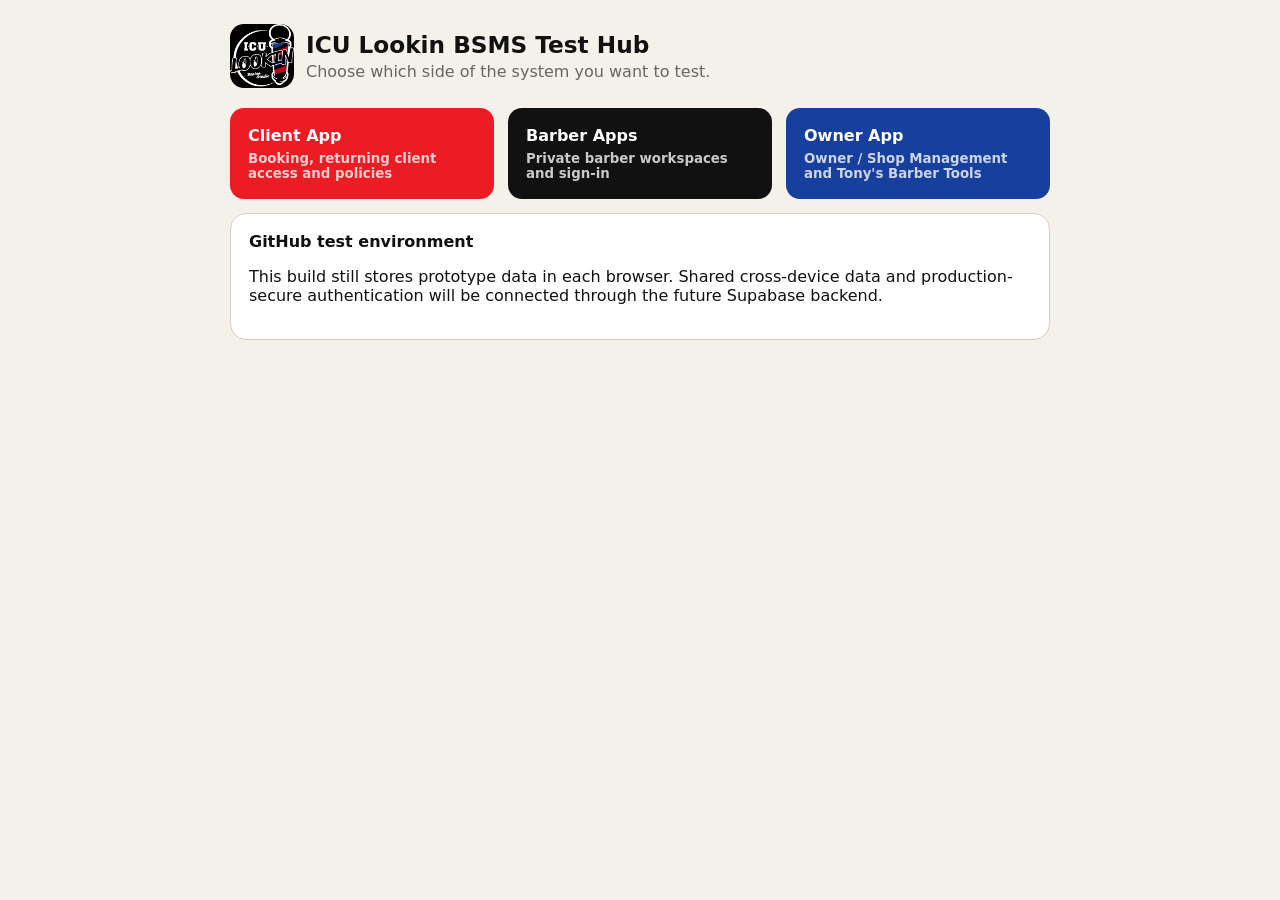
==== commit 80d43df6: "ICU Lookin BSMS Test Hub v0.23" ====
--- a/index.html
+++ b/index.html
@@ -1,765 +1 @@
-<!doctype html>
-<html lang="en">
-<head>
-  <meta charset="utf-8">
-  <meta name="viewport" content="width=device-width,initial-scale=1,viewport-fit=cover">
-  <meta name="theme-color" content="#111111">
-  <title>ICU Lookin Barber Studio Apps</title>
-  <meta name="description" content="Customer booking, owner management, and private barber apps for ICU Lookin Barber Studio.">
-  <link rel="icon" type="image/png" href="assets/icons/customer.png">
-  <link rel="stylesheet" href="assets/style.css">
-
-<script id="appModeIsolationGuard">
-(function(){
-  function safeGet(k){try{return sessionStorage.getItem(k)}catch(_){return null}}
-  var params=new URLSearchParams(location.search);
-  var hash=(location.hash||"").replace("#","");
-  var mode=params.get("app")||safeGet("icuAppMode");
-  if(mode!=="owner"&&mode!=="individual"&&mode!=="customer"){
-    if(hash==="owner"||hash.indexOf("owner-")===0)mode="owner";
-    else if(hash.indexOf("barber-")===0)mode="individual";
-    else mode="customer";
-  }
-  document.documentElement.setAttribute("data-app-mode",mode);
-  window.__ICU_EARLY_MODE__=mode;
-  if(mode==="owner"){
-    var workspace=safeGet("icuOwnerWorkspaceV1")||params.get("workspace")||"home";
-    if(workspace!=="management"&&workspace!=="tony"&&workspace!=="home")workspace="home";
-    document.documentElement.setAttribute("data-owner-workspace",workspace);
-  }
-})();
-</script>
-
-</head>
-<body>
-<header class="topbar">
-  <a href="#" class="brand" id="brandHome">
-    <img class="brand-logo" src="assets/icu-lookin-logo.jpeg" alt="ICU Lookin Barber Studio logo">
-    <span class="brand-copy"><strong>ICU Lookin Barber Studio</strong><small id="appSubtitle">Customer Booking App</small></span>
-  </a>
-
-  <div id="customerHeader" class="app-label"><strong>Customer Portal</strong></div>
-  <div id="barberNotification" class="barber-notification individual-only management-only hidden" title="New appointments since your last visit"><span id="barberNotificationCount">0</span></div>
-  <button id="menuButton" class="menu-button" type="button" aria-expanded="false">Menu</button>
-
-  <nav id="customerNav" class="customer-only">
-    <a href="#book" data-view-link="book">Book</a>
-    <a href="#customer-profile" data-view-link="customer-profile">My Profile</a>
-    <a href="#customer-loyalty" data-view-link="customer-loyalty">Loyalty</a>
-    <a href="#customer-gifts" data-view-link="customer-gifts">Gift Cards</a>
-  </nav>
-
-  <nav id="ownerNav" class="management-only owner-only">
-    <a href="#owner-dashboard" data-view-link="owner-dashboard">Dashboard</a>
-    <a href="#owner-appointments" data-view-link="owner-appointments">Appointments</a>
-    <a href="#owner-pricing" data-view-link="owner-pricing">Pricing</a>
-    <a href="#owner-revenue" data-view-link="owner-revenue">Revenue</a>
-    <a href="#owner-analytics" data-view-link="owner-analytics">Analytics</a>
-    <a href="#owner-performance" data-view-link="owner-performance">Performance</a>
-    <a href="#owner-inventory" data-view-link="owner-inventory">Inventory</a>
-    <a href="#owner-marketing" data-view-link="owner-marketing">Marketing</a>
-    <a href="#owner-financials" data-view-link="owner-financials">Financials</a>
-    <a href="#owner-locations" data-view-link="owner-locations">Locations</a>
-    <a href="#owner-assistant" data-view-link="owner-assistant">Assistant</a>
-    <a href="#owner-customers" data-view-link="owner-customers">Customers</a>
-    <a href="#owner-operations" data-view-link="owner-operations">Operations <span id="ownerOperationsNavBadge" class="nav-badge hidden">0</span></a>
-    <a href="#owner-workforce" data-view-link="owner-workforce">Workforce</a>
-    <a href="#owner-booth-rent" data-view-link="owner-booth-rent">Booth Rent</a>
-    <a href="#owner-payments" data-view-link="owner-payments">Payments</a>
-    <a href="#owner-messages" data-view-link="owner-messages">Messages <span id="ownerMessageNavBadge" class="nav-badge hidden">0</span></a>
-  <a href="#owner-control-center" data-view-link="owner-control-center">Control Center</a><a href="#owner-barber-management" data-view-link="owner-barber-management">Barber Management</a><a href="#owner-diary" data-view-link="owner-diary">Owner Diary</a><a href="#owner-incidents" data-view-link="owner-incidents">Incident Reports</a><a href="#owner-inspections" data-view-link="owner-inspections">Inspections</a><a href="#owner-inspection-issues" data-view-link="owner-inspection-issues">Inspection Issues</a><a href="#owner-checklists" data-view-link="owner-checklists">Checklists</a><a href="#owner-documents" data-view-link="owner-documents">Document Center</a><a href="#owner-cameras" data-view-link="owner-cameras">Shop Cameras</a><a href="#owner-growth" data-view-link="owner-growth">Growth & Marketing</a><a href="#owner-reports" data-view-link="owner-reports">Business Reports</a><a href="#owner-audit" data-view-link="owner-audit">Audit History</a><a href="#owner-backup" data-view-link="owner-backup">Backup / Export</a><a href="#owner-health" data-view-link="owner-health">System Health</a><a href="#owner-guide" data-view-link="owner-guide">Owner Guide</a></nav>
-
-  <nav id="barberNav" class="management-only individual-only">
-    <a class="mobile-primary" href="#barber-dashboard" data-view-link="barber-dashboard">Dashboard</a>
-    <a class="mobile-primary mobile-appts" href="#barber-appointments" data-view-link="barber-appointments">Appointments <span id="barberAppointmentNavBadge" class="nav-badge hidden">0</span></a>
-    <a href="#barber-walkins" data-view-link="barber-walkins">Walk-Ins <span id="barberWalkinNavBadge" class="nav-badge hidden">0</span></a>
-    <a href="#barber-calendar" data-view-link="barber-calendar">Calendar</a>
-    <a href="#barber-clientele" data-view-link="barber-clientele">Clientele</a>
-    <a href="#barber-prices" data-view-link="barber-prices">My Prices</a>
-    <a href="#barber-deposits" data-view-link="barber-deposits">Deposits</a>
-    <a href="#barber-revenue" data-view-link="barber-revenue">Revenue</a>
-    <a href="#barber-analytics" data-view-link="barber-analytics">Analytics</a>
-    <a href="#barber-client-tools" data-view-link="barber-client-tools">Client Tools</a>
-    <a class="mobile-primary mobile-avail" href="#barber-availability" data-view-link="barber-availability">Availability</a>
-    
-    <a href="#barber-pos" data-view-link="barber-pos">POS / Checkout</a>
-    <a href="#barber-social" data-view-link="barber-social">Social Content</a>
-    <a href="#barber-marketing" data-view-link="barber-marketing">Marketing</a>
-    <a href="#barber-reviews" data-view-link="barber-reviews">Reviews</a>
-    <a href="#barber-client-messages" data-view-link="barber-client-messages">Client Messages</a>
-    <a href="#barber-messages" data-view-link="barber-messages">Messages <span id="barberMessageNavBadge" class="nav-badge hidden">0</span></a>
-  <a class="barber-exit-link" href="APP_LAUNCHER.html">Exit / Return to App Launcher</a>
-  <button id="barberMoreButton" class="barber-more-button" type="button" aria-expanded="false">More ▾</button>
-  </nav>
-</header>
-  <div id="ownerWorkspaceBar" class="owner-workspace-bar hidden">
-    <button id="ownerWorkspaceBack" class="button secondary" type="button">← Back</button>
-    <button id="ownerWorkspaceHome" class="button secondary" type="button">Dashboard / Switch Role</button>
-    <span id="ownerWorkspaceLabel"></span>
-  </div>
-  <div id="customerNavigationBar" class="customer-navigation-bar hidden">
-    <button id="customerBackButton" class="button secondary" type="button">← Back</button>
-    <span id="customerSessionStatus" class="customer-session-status"></span>
-    <button id="customerSignOutButton" class="button secondary hidden" type="button">Sign Out</button>
-    <a id="customerExitButton" class="button danger" href="APP_LAUNCHER.html">Exit / Return to App Launcher</a>
-  </div>
-
-
-<main class="shell">
-  <div id="toast" class="toast" role="status" aria-live="polite"></div>
-
-  <section id="view-book" data-qr-scope="customerBookingQrPlacement" class="view">
-    <div class="hero">
-      <div>
-        <p class="eyebrow">Houston barber booking</p>
-        <h1>Book your next appointment.</h1>
-        <p class="lede">Choose your barber first so the correct services and barber-specific prices appear.</p>
-      </div>
-      <aside class="hours-card">
-        <img class="hours-logo" src="assets/icu-lookin-logo.jpeg" alt="ICU Lookin Barber Studio logo">
-        <div>
-          <small>Normal shop hours</small>
-          <strong>9:00 AM–7:00 PM</strong>
-          <em>After-hours appointments available through 9:00 PM</em>
-        </div>
-      </aside>
-    </div>
-
-    <form id="bookingForm" class="booking-layout" novalidate>
-      <div class="form-column">
-        <fieldset class="panel">
-          <legend><span>1</span> Customer information</legend>
-          <div class="field-grid">
-            <label>First name <b>*</b><input id="firstName" type="text" placeholder="First name" required></label>
-            <label>Last name <b>*</b><input id="lastName" type="text" placeholder="Last name" required></label>
-            <label>Phone <b>*</b><input id="phone" type="tel" inputmode="numeric" maxlength="14" placeholder="(555) 555-5555" required></label>
-            <label>Email <span class="optional-label">Optional</span><input id="email" type="email" list="emailDomainSuggestions" placeholder="name@example.com"><datalist id="emailDomainSuggestions"></datalist></label>
-          </div>
-        </fieldset>
-
-        <fieldset class="panel">
-          <legend><span>2</span> Select barber and date</legend>
-          <p class="help">Kody's dreadlock services appear only after Kody is selected.</p>
-          <div class="field-grid">
-            <label>Barber <b>*</b>
-              <select id="barber">
-                <option value="">Select a barber</option>
-                <option>Tony</option><option>Mike</option><option>Will</option><option>Henry</option>
-                <option>Mon</option><option>Kody</option><option>Selena</option>
-              </select>
-            </label>
-            <label>Date <b>*</b><input id="date" type="date"></label>
-          </div>
-          <div id="bookingDepositNotice" class="deposit-notice hidden"></div>
-        </fieldset>
-
-        <fieldset class="panel">
-          <legend><span>3</span> Services</legend>
-          <p class="help">Prices shown are the selected barber's current prices.</p>
-          <div id="serviceList" class="service-list"></div>
-        </fieldset>
-
-        <fieldset class="panel">
-          <legend><span>4</span> Available time</legend>
-          <label>Available time <b>*</b>
-            <select id="time" disabled><option value="">Select a barber, date, and services first</option></select>
-          </label>
-          <div id="availabilityMessage" class="notice">Available times will appear after you select a barber, date, and services.</div>
-        </fieldset>
-
-        <fieldset class="panel">
-          <legend><span>5</span> Notes</legend>
-          <label>How did you hear about ICU Lookin?<select id="howHeard"><option value="">Select</option><option>Google</option><option>Facebook</option><option>Instagram</option><option>TikTok</option><option>YouTube</option><option>Referral</option><option>Walk-by / Sign</option><option>QR Code</option><option>Event</option><option>Other</option></select></label><label>Appointment notes<textarea id="notes" rows="4" placeholder="Optional request or instructions"></textarea></label>
-        </fieldset>
-
-        <section id="mobileSummary" class="panel mobile-summary"></section>
-        <button id="reviewButton" class="button primary large" type="button">Review appointment</button>
-      </div>
-
-      <aside class="summary-card">
-        <div class="summary-head"><img src="assets/icu-lookin-logo.jpeg" alt=""><div><small>Current selections</small><strong>Appointment summary</strong></div></div>
-<div class="customer-qr-card">
-  <strong>Scan to Book</strong>
-  <div class="qr-placeholder-box customer-qr-small">QR</div>
-  <span class="help">The permanent booking QR will activate when the public booking URL is finalized.</span>
-</div>
-
-        <div id="summaryContent" class="summary-body"></div>
-      </aside>
-    </form>
-
-    <section id="reviewPanel" class="review-panel hidden">
-      <p class="eyebrow">Review appointment</p><h2>Confirm these details</h2>
-      <div id="reviewDetails"></div>
-      <div id="depositCheckout" class="deposit-checkout hidden">
-        <div class="deposit-policy"><strong id="depositCheckoutTitle">Non-Refundable Deposit Required</strong><p id="depositCheckoutText"></p></div>
-        <label class="acknowledgement"><input id="depositAcknowledgement" type="checkbox"> <span id="depositAcknowledgementText">I understand this deposit is non-refundable and will be applied toward my appointment balance.</span></label>
-        <label>Prototype payment method
-          <select id="depositPaymentMethod"><option>Card</option><option>Cash App</option><option>Zelle</option><option>Other</option></select>
-        </label>
-        <p class="help">Prototype only: no card or bank information is collected or stored.</p>
-      </div>
-      <div class="dialog-actions">
-        <button id="editButton" class="button secondary" type="button">Go back and edit</button>
-        <button id="confirmButton" class="button primary" type="button">Confirm booking</button>
-      </div>
-    </section>
-
-    <section id="successPanel" class="review-panel hidden">
-      <div class="success">✓</div><h2>Appointment confirmed</h2>
-      <div id="successDetails"></div>
-      <button id="newBookingButton" class="button primary" type="button">Book another appointment</button>
-    </section>
-  </section>
-
-
-
-  <section id="view-customer-profile" class="view hidden">
-    <div class="page-heading"><div><p class="eyebrow">Customer account</p><h1>My Profile</h1><p>Appointment history, preferences, family members, and saved information.</p></div></div>
-
-    <section id="customerProfileLookup" class="panel lookup"><label>Email address or phone number<div class="lookup-row"><input id="customerProfileEmail" type="text" placeholder="(555) 555-5555 or name@example.com"><button id="loadCustomerProfile" class="button primary" type="button">Load profile</button></div></label><p class="help">Phone searches accept digits or the format (###) ###-####.</p></section>
-    <div id="customerProfileContent"></div>
-  </section>
-
-  <section id="view-customer-loyalty" class="view hidden">
-    <div class="page-heading"><div><p class="eyebrow">Rewards and memberships</p><h1>Loyalty</h1><p>Track visits, reward points, memberships, referrals, and rebooking.</p></div></div>
-    <section id="loyaltyLookup" class="panel lookup"><label>Account email<div class="lookup-row"><input id="loyaltyEmail" type="email" placeholder="name@example.com"><button id="loadLoyalty" class="button primary" type="button">View rewards</button></div></label></section>
-    <div id="loyaltyContent"></div>
-  </section>
-
-  <section id="view-customer-gifts" class="view hidden">
-    <div class="page-heading"><div><p class="eyebrow">Customer wallet</p><h1>Gift Cards</h1><p>Create a local prototype gift card or check a saved balance.</p></div></div>
-    <div class="dashboard-layout"><section class="panel"><h2>Purchase gift card</h2><div class="field-grid"><label>Recipient<input id="giftRecipient" placeholder="Recipient name"></label><label>Amount<select id="giftAmount"><option value="2500">$25</option><option value="5000">$50</option><option value="7500">$75</option><option value="10000">$100</option></select></label></div><label>Recipient email<input id="giftEmail" type="email" placeholder="recipient@example.com"></label><button id="createGiftCard" class="button primary" type="button">Create gift card</button></section><section class="panel"><h2>Check balance</h2><label>Gift-card code<input id="giftCode" placeholder="ICU-XXXXXX"></label><button id="checkGiftCard" class="button secondary" type="button">Check balance</button><div id="giftBalanceResult" class="notice hidden"></div></section></div>
-  </section>
-
-  <section id="view-owner-dashboard" class="view hidden"><div id="ownerRoleButtons" class="role-card-grid"><button class="role-card owner-role-card" data-owner-role-choice="management" type="button"><strong>Owner / Shop Management</strong><span>Manage ICU Lookin</span></button><button class="role-card owner-role-card" data-owner-role-choice="tony" type="button"><strong>Tony the Barber</strong><span>Open My Barber Tools</span></button></div><div id="ownerAlertStrip" class="owner-alert-strip"></div>
-    <div class="page-heading"><div><p class="eyebrow">Owner command center</p><h1>Shop Dashboard</h1><p>A single view of today's operations, revenue, staffing, and exceptions.</p></div></div>
-    <div id="ownerDashboardCards" class="stat-grid dashboard-grid"></div>
-    <div class="dashboard-layout">
-      <section class="panel"><div class="section-heading-row"><h2>Today's timeline</h2><span id="dashboardDateLabel"></span></div><div id="ownerDashboardSchedule" class="mini-schedule"></div></section>
-      <section class="panel"><div class="section-heading-row"><h2>Attention needed</h2><span>Live prototype</span></div><div id="ownerAlerts" class="alert-list"></div></section>
-    </div>
-    <div class="dashboard-layout">
-      <section class="panel"><h2>Barber snapshot</h2><div id="ownerBarberSnapshot" class="snapshot-list"></div></section>
-      <section class="panel"><h2>Quick actions</h2><div class="quick-actions">
-        <button class="button secondary" type="button" data-owner-jump="owner-appointments">Manage appointments</button>
-        <button class="button secondary" type="button" data-owner-jump="owner-inventory">Review inventory</button>
-        <button class="button secondary" type="button" data-owner-jump="owner-marketing">Find overdue customers</button>
-        <button class="button secondary" type="button" data-owner-jump="owner-financials">Review profit</button>
-      </div></section>
-    </div>
-  </section>
-
-  <section id="view-barber-dashboard" class="view hidden">
-    <div class="page-heading"><div><p class="eyebrow">Private barber workspace</p><h1 id="barberDashboardTitle">My Dashboard</h1><p>Today's schedule, revenue, next customer, and performance at a glance.</p></div></div>
-    <div id="barberDashboardCards" class="stat-grid dashboard-grid"></div>
-    <div class="dashboard-layout">
-      <section class="panel"><h2>Next appointment</h2><div id="barberNextAppointment"></div></section>
-      <section class="panel"><h2>Today's progress</h2><div id="barberDayProgress"></div></section>
-    </div>
-    <section class="panel"><h2>Today's appointment list</h2><div id="barberDashboardSchedule" class="mini-schedule"></div></section>
-  </section>
-
-  <section id="view-owner-appointments" class="view hidden">
-    <div class="page-heading"><div><p class="eyebrow">Owner App</p><h1>All appointments</h1><p>View and manage every barber's schedule.</p></div></div>
-    <section class="panel filters">
-      <label>Barber<select id="ownerAppointmentBarber"><option value="">All barbers</option></select></label>
-      <label>Date<input id="ownerAppointmentDate" type="date"></label>
-      <label>Status<select id="ownerAppointmentStatus"><option value="">All statuses</option></select></label>
-      <button id="exportButton" class="button secondary" type="button">Export CSV</button>
-    </section>
-    <div id="ownerAppointmentStats" class="stat-grid"></div>
-    <div id="ownerAppointments" class="appointment-list"></div>
-  </section>
-
-  <section id="view-owner-pricing" class="view hidden">
-    <div class="page-heading"><div><p class="eyebrow">Owner pricing control</p><h1>Barber pricing</h1><p>Override or lock individual service prices.</p></div></div>
-    <section class="panel filters">
-      <label>Barber<select id="ownerPricingBarber"></select></label>
-      <button id="ownerSavePricing" class="button primary" type="button">Save pricing controls</button>
-    </section>
-    <div class="notice">A barber sees no lock message unless the owner actually locks a specific price.</div>
-    <div id="ownerPricingList" class="pricing-list"></div>
-  </section>
-
-  <section id="view-owner-revenue" class="view hidden">
-    <div class="page-heading"><div><p class="eyebrow">Owner revenue reporting</p><h1>Revenue by barber</h1><p>Completed appointments are included in revenue totals.</p></div></div>
-    <section class="panel filters">
-      <label>Barber<select id="ownerRevenueBarber"></select></label>
-      <label>Timeframe<select id="ownerRevenueRange"><option value="day">Daily</option><option value="week">Weekly</option><option value="month">Monthly</option><option value="year">Yearly</option></select></label>
-      <label>Reference date<input id="ownerRevenueDate" type="date"></label>
-    </section>
-    <div id="ownerRevenueCards" class="stat-grid revenue-grid"></div>
-    <section class="panel"><h2 id="ownerRevenueHeading">Revenue details</h2><div id="ownerRevenueDetails"></div></section>
-  </section>
-
-  <section id="view-owner-analytics" class="view hidden">
-    <div class="page-heading"><div><p class="eyebrow">Owner analytics</p><h1>Traffic and service trends</h1><p>Analyze any barber's booking patterns and recurring clientele.</p></div></div>
-    <section class="panel filters">
-      <label>Barber<select id="ownerAnalyticsBarber"></select></label>
-      <label>Reference date<input id="ownerAnalyticsDate" type="date"></label>
-    </section>
-    <div id="ownerAnalyticsContent"></div>
-  </section>
-
-
-  <section id="view-owner-performance" class="view hidden">
-    <div class="page-heading"><div><p class="eyebrow">Team performance</p><h1>Barber Performance</h1><p>Compare revenue, customers, average ticket, rebooking, cancellations, and service mix.</p></div></div>
-    <section class="panel filters"><label>Timeframe<select id="performanceRange"><option value="week">This week</option><option value="month" selected>This month</option><option value="year">This year</option></select></label><label>Reference date<input id="performanceDate" type="date"></label></section>
-    <div id="performanceCards" class="performance-grid"></div>
-  </section>
-
-  <section id="view-owner-inventory" class="view hidden">
-    <div class="page-heading"><div><p class="eyebrow">Supplies and equipment</p><h1>Inventory</h1><p>Track quantities, minimum levels, cost, category, and reorder status.</p></div><button id="addInventoryButton" class="button primary" type="button">Add item</button></div>
-    <div id="inventorySummary" class="stat-grid"></div>
-    <section class="panel filters"><label>Search inventory<input id="inventorySearch" type="search" placeholder="Search item or category"></label><label>Show<select id="inventoryFilter"><option value="">All items</option><option value="low">Low stock only</option><option value="equipment">Equipment</option><option value="supplies">Supplies</option></select></label></section>
-    <div id="inventoryList" class="inventory-grid"></div>
-  </section>
-
-  <section id="view-owner-marketing" class="view hidden">
-    <div class="page-heading"><div><p class="eyebrow">Customer retention</p><h1>Marketing</h1><p>Find customers who are overdue, loyal, inactive, or ideal for service-specific promotions.</p></div></div>
-    <section class="panel filters"><label>Audience<select id="marketingAudience"><option value="overdue">Overdue recurring customers</option><option value="inactive30">No visit in 30+ days</option><option value="inactive60">No visit in 60+ days</option><option value="loyal">Loyal customers (5+ bookings)</option><option value="beard">Beard-service customers</option></select></label><label>Barber<select id="marketingBarber"><option value="">All barbers</option></select></label></section>
-    <div id="marketingSummary" class="stat-grid"></div>
-    <section class="panel campaign-builder"><h2>Campaign preview</h2><div class="field-grid"><label>Campaign name<input id="campaignName" value="We Miss You"></label><label>Offer<input id="campaignOffer" value="Book this week and receive $5 off."></label></div><label>Message<textarea id="campaignMessage">It's time for your next appointment at ICU Lookin Barber Studio.</textarea></label><button id="previewCampaignButton" class="button primary" type="button">Preview campaign</button><div id="campaignPreview" class="campaign-preview hidden"></div></section>
-    <div id="marketingAudienceList" class="appointment-list"></div>
-  </section>
-
-  <section id="view-owner-financials" class="view hidden">
-    <div class="page-heading"><div><p class="eyebrow">Business finances</p><h1>Financial Dashboard</h1><p>Review revenue, expenses, booth rent, utilities, after-hours charges, and estimated profit.</p></div></div>
-    <section class="panel filters"><label>Timeframe<select id="financialRange"><option value="month">Monthly</option><option value="year">Yearly</option></select></label><label>Reference date<input id="financialDate" type="date"></label></section>
-    <div id="financialCards" class="stat-grid dashboard-grid"></div>
-    <div class="dashboard-layout">
-      <section class="panel"><h2>Expense categories</h2><div id="expenseList"></div><button id="addExpenseButton" class="button secondary" type="button">Add expense</button></section>
-      <section class="panel"><h2>Revenue breakdown</h2><div id="financialBreakdown"></div></section>
-    </div>
-  </section>
-
-  <section id="view-owner-locations" class="view hidden">
-    <div class="page-heading"><div><p class="eyebrow">Multi-shop readiness</p><h1>Locations</h1><p>Prototype comparison for current and future ICU Lookin locations.</p></div><button id="addLocationButton" class="button primary" type="button">Add future location</button></div>
-    <div id="locationCards" class="location-grid"></div>
-  </section>
-
-  <section id="view-owner-assistant" class="view hidden">
-    <div class="page-heading"><div><p class="eyebrow">Local data assistant</p><h1>ICU Business Assistant</h1><p>Ask about any Owner-authorized data saved in the BSMS. The Assistant answers from recorded data and tells you when information is unavailable.</p></div></div>
-    <section class="assistant-layout">
-      <div class="panel">
-        <h2>Suggested questions</h2>
-        <div class="suggestion-list">
-      <button type="button" data-question="Who owes booth rent?">Who owes booth rent?</button>
-      <button type="button" data-question="What inspection issues are still open?">Open inspection issues</button>
-      <button type="button" data-question="Which barber made the most revenue this month?">Highest revenue</button>
-      <button type="button" data-question="How many no-shows are recorded?">No-shows</button>
-      <button type="button" data-question="Whose barber license expires soon?">License expirations</button>
-      <button type="button" data-question="What requires my attention right now?">What needs attention?</button>
-    </div>
-      </div>
-      <div class="panel assistant-chat">
-        <div id="assistantMessages" class="assistant-messages"><div class="assistant-message system">Ask a question about the shop's locally stored data.</div></div>
-        <div class="assistant-input"><input id="assistantQuestion" placeholder="Ask about appointments, clients, barbers, money, inspections, licenses, marketing, operations, or other saved BSMS data"><button id="assistantAskButton" class="button primary" type="button">Ask</button></div>
-      </div>
-    </section>
-  </section>
-
-
-  <section id="view-owner-customers" class="view hidden">
-    <div class="page-heading"><div><p class="eyebrow">Customer relationship management</p><h1>Customer Profiles</h1><p>Search client history, preferences, lifetime value, loyalty, notes, and family accounts.</p></div></div>
-    <section class="panel filters"><label>Search customers<input id="ownerCustomerSearch" type="search" placeholder="Name, email, phone, or barber"></label><label>Segment<select id="ownerCustomerSegment"><option value="">All customers</option><option value="loyal">Loyal — 5+ visits</option><option value="inactive">Inactive — 30+ days</option><option value="weekly">Weekly / biweekly</option></select></label></section>
-    <div id="ownerCustomerStats" class="stat-grid"></div><div id="ownerCustomerList" class="appointment-list"></div>
-  </section>
-
-  <section id="view-owner-operations" class="view hidden">
-    <div class="page-heading"><div><p class="eyebrow">Daily shop operations</p><h1>Operations Center</h1><p>Walk-ins, waiting list, check-ins, maintenance, and shop announcements.</p></div></div>
-    <div id="operationsCards" class="stat-grid dashboard-grid"></div>
-    <div class="dashboard-layout">
-      <section class="panel">
-        <div class="section-heading-row"><h2>Walk-in queue</h2><button id="addWalkin" class="button primary" type="button">Add walk-in</button></div>
-        <div class="notice">Walk-ins are matched by real-time availability, not a fixed rotation.</div>
-        <div id="walkinQueue" class="queue-list"></div>
-      </section>
-      <section class="panel">
-        <div class="section-heading-row"><h2>Eligible barbers</h2><span class="help">Based on service duration and current schedule</span></div>
-        <div id="walkinEligibility" class="queue-list"></div>
-      </section>
-    </div>
-    <div class="dashboard-layout"><section class="panel"><div class="section-heading-row"><h2>Waiting list</h2><button id="addWaitlist" class="button secondary" type="button">Add customer</button></div><div id="waitlist" class="queue-list"></div></section><section class="panel"><div class="section-heading-row"><h2>Maintenance log</h2><button id="addMaintenance" class="button secondary" type="button">Log issue</button></div><div id="maintenanceList" class="queue-list"></div></section></div>
-    <div class="dashboard-layout"><section class="panel"><h2>Shop announcement</h2><textarea id="shopAnnouncement" placeholder="Message shown to barbers and managers"></textarea><button id="saveAnnouncement" class="button primary" type="button">Publish announcement</button><div id="announcementPreview" class="notice"></div></section></div>
-  </section>
-
-  <section id="view-owner-workforce" class="view hidden">
-    <div class="page-heading"><div><p class="eyebrow">People and operations</p><h1>Workforce Management</h1><p>Schedules, availability, booth rent, licensing, and independent-contractor records.</p></div><button id="exportPayroll" class="button secondary" type="button">Export workforce CSV</button></div>
-    <div id="workforceCards" class="stat-grid dashboard-grid"></div>
-    <section class="panel"><h2>Barber workforce</h2><div id="workforceTable" class="table-wrap"></div></section>
-  </section>
-
-
-
-  <section id="view-owner-booth-rent" class="view hidden">
-    <div class="page-heading"><div><p class="eyebrow">Weekly booth rent</p><h1>Booth Rent Management</h1><p>Saturday is the preferred payment day. Sunday is the final due date; payments are overdue only after Sunday.</p></div></div>
-    <div id="ownerBoothRentCards" class="stat-grid dashboard-grid"></div>
-    <div id="ownerBoothRentList" class="performance-grid"></div>
-  </section>
-
-  <section id="view-owner-messages" class="view hidden">
-    <div class="page-heading"><div><p class="eyebrow">Private staff communication</p><h1>Owner Messages</h1><p>Send private messages to barbers and participate only in group chats where Owner is selected.</p></div></div>
-    <div class="message-layout">
-      <aside class="panel message-sidebar">
-        <h2>Conversations</h2>
-        <button id="ownerNewGroup" class="button secondary" type="button">Create group chat</button>
-        <div id="ownerConversationList" class="conversation-list"></div>
-      </aside>
-      <section class="panel message-thread-panel">
-        <div id="ownerMessageSenderNotice" class="sender-notice hidden"></div>
-        <div class="thread-heading"><div><p class="eyebrow">Selected conversation</p><h2 id="ownerThreadTitle">Choose a barber</h2><p id="ownerThreadParticipants" class="help"></p></div></div>
-        <div id="ownerMessageThread" class="message-thread"></div>
-        <div class="message-compose"><textarea id="ownerMessageText" placeholder="Write a message"></textarea><button id="ownerSendMessage" class="button primary" type="button">Send</button></div>
-      </section>
-    </div>
-  </section>
-
-  <section id="view-owner-payments" class="view hidden">
-    <div class="page-heading"><div><p class="eyebrow">Transactions</p><h1>Payments and Receipts</h1><p>Track completed services, payment methods, tips, receipts, and outstanding balances.</p></div></div>
-    <section class="panel filters"><label>Date<input id="paymentDate" type="date"></label><label>Barber<select id="paymentBarber"><option value="">All barbers</option></select></label></section>
-    <div id="paymentCards" class="stat-grid dashboard-grid"></div><div id="paymentList" class="appointment-list"></div>
-  </section>
-
-
-  <section id="view-barber-walkins" class="view hidden">
-    <div class="page-heading"><div><p class="eyebrow">Real-time shop traffic</p><h1 id="barberWalkinsTitle">My Walk-Ins</h1><p>Create, accept, start, and complete walk-ins. Scheduled walk-ins block customer booking times.</p></div><button id="barberAddWalkin" class="button primary" type="button">Add walk-in</button></div>
-    <section class="panel filters">
-      <label>Date<input id="barberWalkinDate" type="date"></label>
-      <label>Status<select id="barberWalkinStatus"><option value="">All statuses</option><option>Waiting</option><option>Assigned</option><option>In Chair</option><option>Completed</option><option>Cancelled</option></select></label>
-    </section>
-    <div id="barberWalkinSummary" class="stat-grid"></div>
-    <div id="barberWalkinList" class="appointment-list"></div>
-  </section>
-
-  <section id="view-barber-appointments" class="view hidden">
-    <div class="page-heading"><div><p class="eyebrow">Private barber schedule</p><h1 id="barberAppointmentsTitle">My Appointments</h1><p>Only this barber's appointments are displayed.</p></div></div>
-    <section class="panel filters">
-      <label>Date<input id="individualDate" type="date"></label>
-      <label>Status<select id="individualStatus"><option value="">All statuses</option></select></label>
-    </section>
-    <div id="individualAppointments" class="appointment-list"></div>
-  </section>
-
-  <section id="view-barber-calendar" class="view hidden">
-    <div class="page-heading"><div><p class="eyebrow">Daily appointment calendar</p><h1 id="barberCalendarTitle">My Calendar</h1><p>The grid includes normal and after-hours appointments.</p></div></div>
-    <section class="panel calendar-controls">
-      <div class="calendar-date-buttons">
-        <button id="calendarPreviousDay" class="button secondary" type="button">← Previous</button>
-        <button id="calendarToday" class="button secondary" type="button">Today</button>
-        <button id="calendarNextDay" class="button secondary" type="button">Next →</button>
-      </div>
-      <label>Calendar date<input id="calendarDate" type="date"></label>
-    </section>
-    <section class="calendar-card">
-      <div class="calendar-card-header"><div><strong id="calendarDateHeading">Daily schedule</strong><span id="calendarAppointmentCount">0 appointments</span></div><span>9:00 AM–11:00 PM grid</span></div>
-      <div class="calendar-scroll"><div class="daily-calendar"><div id="calendarTimes" class="calendar-times"></div><div id="calendarLane" class="calendar-lane"></div></div></div>
-      <div id="calendarEmpty" class="calendar-empty hidden"><h2>No appointments</h2><p>No bookings are scheduled on this date.</p></div>
-    </section>
-  </section>
-
-  <section id="view-barber-clientele" class="view hidden">
-    <div class="page-heading"><div><p class="eyebrow">Private customer list</p><h1 id="barberClienteleTitle">My Clientele</h1><p>Every client who has booked this barber is kept in an alphabetical list that remains visible while you work.</p></div></div>
-    <div id="clienteleStats" class="stat-grid"></div>
-    <div class="client-workspace">
-      <aside class="panel client-directory">
-        <h2>Clients</h2>
-        <label>Search clientele<input id="clienteleSearch" type="search" placeholder="Name, email, or phone"></label>
-        <div id="clienteleDirectoryList" class="client-directory-list"></div>
-      </aside>
-      <section id="clienteleDetail" class="client-detail-pane">
-        <div class="panel"><h2>Select a client</h2><p>Choose a client from the list to view that client's history with this barber.</p></div>
-      </section>
-    </div>
-  </section>
-
-  <section id="view-barber-prices" class="view hidden">
-    <div class="page-heading"><div><p class="eyebrow">Service pricing</p><h1 id="barberPricesTitle">My Prices</h1><p>Set the prices customers see when they select you.</p></div><button id="barberSavePrices" class="button primary" type="button">Save my prices</button></div>
-    <div id="barberPricingList" class="pricing-list"></div>
-  </section>
-
-  <section id="view-barber-revenue" class="view hidden">
-    <div class="page-heading"><div><p class="eyebrow">Private revenue dashboard</p><h1 id="barberRevenueTitle">My Revenue</h1><p>Daily revenue is shown by default.</p></div></div>
-    <section class="panel filters">
-      <label>Timeframe<select id="barberRevenueRange"><option value="day">Daily</option><option value="week">Weekly</option><option value="month">Monthly</option><option value="year">Yearly</option></select></label>
-      <label>Reference date<input id="barberRevenueDate" type="date"></label>
-    </section>
-    <div id="barberRevenueCards" class="stat-grid revenue-grid"></div>
-    <section class="panel"><h2 id="barberRevenueHeading">Revenue details</h2><div id="barberRevenueDetails"></div></section>
-  </section>
-
-  <section id="view-barber-analytics" class="view hidden">
-    <div class="page-heading"><div><p class="eyebrow">Private business analytics</p><h1 id="barberAnalyticsTitle">My Analytics</h1><p>Traffic, services, and recurring-customer patterns.</p></div></div>
-    <section class="panel filters"><label>Reference date<input id="barberAnalyticsDate" type="date"></label></section>
-    <div id="barberAnalyticsContent"></div>
-  </section>
-  <section id="view-barber-client-tools" class="view hidden">
-    <div class="page-heading"><div><p class="eyebrow">Client consultation</p><h1 id="clientToolsTitle">Client Tools</h1><p>The barber's complete client list stays visible while consultation notes, family information, and preferences are open.</p></div></div>
-    <div class="client-workspace">
-      <aside class="panel client-directory">
-        <h2>Clients</h2>
-        <label>Search clients<input id="clientToolsSearch" type="search" placeholder="Name, email, or phone"></label>
-        <div id="clientToolsList" class="client-directory-list"></div>
-      </aside>
-      <section id="clientToolsContent" class="client-detail-pane">
-        <div class="panel"><h2>Select a client</h2><p>Choose a client from the alphabetical list.</p></div>
-      </section>
-    </div>
-  </section>
-
-  <section id="view-barber-availability" class="view hidden">
-    <div class="page-heading"><div><p class="eyebrow">Date-specific schedule control</p><h1 id="availabilityTitle">My Availability</h1><p>Set the exact work hours and break for each date in the selected week.</p></div><button id="saveAvailability" class="button primary" type="button">Save this week</button></div>
-    <section class="panel availability-week-controls">
-      <div class="calendar-date-buttons">
-        <button id="availabilityPreviousWeek" class="button secondary" type="button">← Previous week</button>
-        <button id="availabilityCurrentWeek" class="button secondary" type="button">Current week</button>
-        <button id="availabilityNextWeek" class="button secondary" type="button">Next week →</button>
-      </div>
-      <div><strong id="availabilityWeekLabel"></strong><p class="help">Customer booking times use these hours for the exact selected date.</p></div>
-    </section>
-    <div id="availabilityGrid" class="availability-grid"></div>
-    <section class="panel"><h2>Time off</h2><div class="field-grid"><label>Start date<input id="timeOffStart" type="date"></label><label>End date<input id="timeOffEnd" type="date"></label></div><label>Reason<input id="timeOffReason" placeholder="Vacation, sick day, personal day"></label><button id="addTimeOff" class="button secondary" type="button">Block time off</button><div id="timeOffList" class="queue-list"></div></section>
-  </section>
-
-  <section id="view-barber-deposits" class="view hidden">
-    <div class="page-heading"><div><p class="eyebrow">Booking protection</p><h1 id="depositSettingsTitle">Deposit Settings</h1><p>Choose whether your customers must pay a non-refundable deposit to secure an appointment.</p></div></div>
-    <section class="panel deposit-settings-panel">
-      <label class="toggle-row"><input id="requireDeposit" type="checkbox"> <strong>Require Deposit</strong></label>
-      <label>Deposit amount<div class="price-input-wrap"><span>$</span><input id="depositAmount" type="number" min="0" step="1" value="20"></div></label>
-      <div class="notice"><strong>Customer policy:</strong> Required deposits are non-refundable and are applied toward the remaining appointment balance.</div>
-      <button id="saveDepositSettings" class="button primary" type="button">Save deposit settings</button>
-    </section>
-  </section>
-
-  <section id="view-barber-booth-rent" class="view hidden">
-    <div class="page-heading"><div><p class="eyebrow">Weekly payment</p><h1 id="barberBoothRentTitle">Booth Rent</h1><p>Saturday is the preferred payment day. Sunday is the final due date.</p></div></div>
-    <div id="barberBoothRentCards" class="stat-grid dashboard-grid"></div>
-    <div class="dashboard-layout">
-      <section class="panel"><h2>Pay Booth Rent</h2><label>Amount<div class="price-input-wrap"><span>$</span><input id="boothRentPayAmount" type="number" min="0" step="1"></div></label><label>Payment method<select id="boothRentPayMethod"><option>Card</option><option>Zelle</option><option>Cash App</option><option>Venmo</option><option>Bank Transfer</option><option>Other</option></select></label><button id="payBoothRent" class="button primary" type="button">Record Prototype Payment</button><p class="help">Prototype only. This records the payment workflow without processing real banking/card data.</p></section>
-      <section class="panel"><h2>Payment History</h2><div id="barberBoothRentHistory" class="queue-list"></div></section>
-    </div>
-  </section>
-
-  <section id="view-barber-pos" class="view hidden">
-    <div class="page-heading"><div><p class="eyebrow">Point of sale</p><h1 id="barberPosTitle">POS / Checkout</h1><p>Checkout appointments and walk-ins, apply deposits, record tips and payment methods, or create a quick sale.</p></div></div>
-    <div class="dashboard-layout">
-      <section class="panel">
-        <h2>Transaction</h2>
-        <label>Customer / appointment<select id="posSource"></select></label>
-        <div id="posCustomerFields" class="field-grid hidden"><label>Customer name<input id="posQuickName" placeholder="Walk-in / quick-sale customer"></label><label>Phone<input id="posQuickPhone" type="tel" inputmode="numeric" maxlength="14" placeholder="(555) 555-5555"></label></div>
-        <h3>Services rendered</h3><div id="posServiceList" class="service-list compact"></div>
-        <div class="field-grid"><label>Tip<div class="price-input-wrap"><span>$</span><input id="posTip" type="number" min="0" step="1" value="0"></div></label><label>Payment method<select id="posPaymentMethod"><option>Cash</option><option>Card</option><option>Zelle</option><option>Cash App</option><option>Venmo</option><option>Other</option></select></label></div>
-        <div id="posSummary" class="summary-body"></div>
-        <button id="completePosSale" class="button primary large" type="button">Complete Sale</button>
-      </section>
-      <section class="panel"><h2>Recent Transactions</h2><div id="posRecentTransactions" class="queue-list"></div></section>
-    </div>
-  </section>
-
-  <section id="view-barber-social" class="view hidden">
-    <div class="page-heading"><div><p class="eyebrow">Private media workspace</p><h1 id="socialContentTitle">Social Media Content</h1><p>Capture or upload your own photos and videos, organize them, add captions, and download them for TikTok, Facebook, Instagram, X/Twitter, or YouTube.</p></div></div>
-    <section class="panel social-upload-panel">
-      <div class="social-actions">
-        <label class="button primary file-button">Take Photo / Video<input id="socialCaptureInput" type="file" accept="image/*,video/*" capture="environment"></label>
-        <label class="button secondary file-button">Upload From Device<input id="socialUploadInput" type="file" accept="image/*,video/*" multiple></label>
-      </div>
-      <p class="help">Media stays in this barber's private browser library in this prototype. Production storage will use authenticated cloud media storage.</p>
-    </section>
-    <section class="panel filters"><label>Platform<select id="socialPlatformFilter"><option value="">All platforms</option><option>TikTok</option><option>Instagram</option><option>Facebook</option><option>X/Twitter</option><option>YouTube</option></select></label><label>Media type<select id="socialTypeFilter"><option value="">Photos & videos</option><option value="image">Photos</option><option value="video">Videos</option></select></label></section>
-    <div id="socialMediaGrid" class="social-media-grid"></div>
-  </section>
-
-  <section id="view-barber-marketing" class="view hidden">
-    <div class="page-heading"><div><p class="eyebrow">Private client marketing</p><h1 id="barberMarketingTitle">My Marketing</h1><p>Audience tools use only this barber's own clientele and booking history.</p></div></div>
-    <section class="panel filters">
-      <label>Audience<select id="barberMarketingAudience"><option value="overdue">Overdue recurring customers</option><option value="inactive30">No visit in 30+ days</option><option value="inactive60">No visit in 60+ days</option><option value="loyal">Loyal customers (5+ bookings)</option><option value="service">Specific service customers</option></select></label>
-      <label id="barberMarketingServiceLabel" class="hidden">Service<select id="barberMarketingService"></select></label>
-    </section>
-    <div id="barberMarketingSummary" class="stat-grid"></div>
-    <section class="panel campaign-builder"><h2>Campaign preview</h2><div class="field-grid"><label>Campaign name<input id="barberCampaignName" value="Time for Your Next Cut"></label><label>Offer<input id="barberCampaignOffer" value="Reserve your next appointment this week."></label></div><label>Message<textarea id="barberCampaignMessage">It may be time for your next visit at ICU Lookin Barber Studio.</textarea></label><button id="barberPreviewCampaign" class="button primary" type="button">Preview campaign</button><div id="barberCampaignPreview" class="campaign-preview hidden"></div></section>
-    <div id="barberMarketingList" class="appointment-list"></div>
-  </section>
-
-  <section id="view-barber-messages" class="view hidden">
-    <div class="page-heading"><div><p class="eyebrow">Private staff communication</p><h1 id="barberMessagesTitle">Messages</h1><p>Owner conversations, private barber-to-barber threads, and participant-only group chats.</p></div></div>
-    <div class="message-layout">
-      <aside class="panel message-sidebar">
-        <h2>Conversations</h2>
-        <button id="barberNewGroup" class="button secondary" type="button">Create group chat</button>
-        <div id="barberConversationList" class="conversation-list"></div>
-      </aside>
-      <section class="panel message-thread-panel">
-        <div id="barberMessageSenderNotice" class="sender-notice hidden"></div>
-        <div class="thread-heading"><div><p class="eyebrow">Selected conversation</p><h2 id="barberThreadTitle">Choose a conversation</h2><p id="barberThreadParticipants" class="help"></p></div></div>
-        <div id="barberMessageThread" class="message-thread"></div>
-        <div class="message-compose"><textarea id="barberMessageText" placeholder="Write a message"></textarea><button id="barberSendMessage" class="button primary" type="button">Send</button></div>
-      </section>
-    </div>
-  </section>
-
-  <dialog id="socialImageEditor" class="social-editor-dialog">
-    <div class="social-editor-shell">
-      <div class="social-editor-header">
-        <div><p class="eyebrow">Image editor</p><h2 id="socialEditorTitle">Add Text to Image</h2><p class="help">Drag text directly on the image. Export creates a new copy and preserves the original.</p></div>
-        <button id="closeSocialEditor" class="button secondary" type="button">Close</button>
-      </div>
-
-      <div class="social-editor-layout">
-        <section class="social-editor-canvas-panel">
-          <canvas id="socialEditorCanvas" width="1080" height="1080"></canvas>
-          <p class="help">Tip: select a layer, then drag it directly on the image.</p>
-        </section>
-
-        <aside class="social-editor-controls">
-          <section class="panel compact-panel">
-            <div class="section-heading-row"><h3>Text layers</h3><button id="addTextLayer" class="button primary" type="button">Add Text</button></div>
-            <div id="textLayerList" class="text-layer-list"></div>
-          </section>
-
-          <section class="panel compact-panel">
-            <h3>Selected text</h3>
-            <label>Text<textarea id="overlayText" rows="3" placeholder="Type your text"></textarea></label>
-            <label>Font
-              <select id="overlayFont">
-                <optgroup label="Bold / Impact">
-                  <option value="Impact">Impact</option>
-                  <option value="Arial Black">Arial Black</option>
-                  <option value="Trebuchet MS">Trebuchet MS</option>
-                </optgroup>
-                <optgroup label="Clean / Modern">
-                  <option value="Arial">Arial</option>
-                  <option value="Helvetica">Helvetica</option>
-                  <option value="Verdana">Verdana</option>
-                  <option value="Tahoma">Tahoma</option>
-                  <option value="Segoe UI">Segoe UI</option>
-                </optgroup>
-                <optgroup label="Elegant / Classic">
-                  <option value="Georgia">Georgia</option>
-                  <option value="Times New Roman">Times New Roman</option>
-                  <option value="Garamond">Garamond</option>
-                  <option value="Palatino Linotype">Palatino</option>
-                </optgroup>
-                <optgroup label="Script / Creative">
-                  <option value="Brush Script MT">Brush Script</option>
-                  <option value="Lucida Handwriting">Lucida Handwriting</option>
-                  <option value="Comic Sans MS">Comic Sans</option>
-                </optgroup>
-                <optgroup label="Monospace">
-                  <option value="Courier New">Courier New</option>
-                  <option value="Consolas">Consolas</option>
-                </optgroup>
-              </select>
-            </label>
-
-            <div class="field-grid">
-              <label>Font size<input id="overlayFontSize" type="number" min="12" max="240" step="1" value="64"></label>
-              <label>Font color<input id="overlayColor" type="color" value="#ffffff"></label>
-            </div>
-
-            <div class="editor-toggle-grid">
-              <label><input id="overlayBold" type="checkbox"> Bold</label>
-              <label><input id="overlayItalic" type="checkbox"> Italic</label>
-              <label><input id="overlayUnderline" type="checkbox"> Underline</label>
-              <label><input id="overlayShadow" type="checkbox" checked> Shadow</label>
-              <label><input id="overlayHighlight" type="checkbox"> Highlight</label>
-            </div>
-
-            <label>Alignment
-              <select id="overlayAlign">
-                <option value="left">Left</option>
-                <option value="center" selected>Center</option>
-                <option value="right">Right</option>
-              </select>
-            </label>
-
-            <div class="field-grid">
-              <label>Highlight color<input id="overlayHighlightColor" type="color" value="#000000"></label>
-              <label>Highlight opacity<input id="overlayHighlightOpacity" type="range" min="0" max="100" value="60"></label>
-            </div>
-
-            <div class="social-card-actions">
-              <button id="duplicateTextLayer" class="button secondary" type="button">Duplicate</button>
-              <button id="bringTextForward" class="button secondary" type="button">Bring Forward</button>
-              <button id="sendTextBackward" class="button secondary" type="button">Send Backward</button>
-              <button id="deleteTextLayer" class="button danger" type="button">Delete Layer</button>
-            </div>
-          </section>
-
-          <section class="panel compact-panel">
-            <h3>Export</h3>
-            <label>New image title<input id="socialExportTitle" placeholder="Edited social image"></label>
-            <button id="exportSocialImage" class="button primary large" type="button">Save Edited Copy</button>
-            <p class="help">The edited copy is added to your Social Media Content library as a PNG.</p>
-          </section>
-        </aside>
-      </div>
-    </div>
-  </dialog>
-
-
-<section id="view-barber-reviews" class="view hidden"><div class="page-heading"><div><p class="eyebrow">Verified feedback</p><h1>Reviews</h1></div></div><div id="barberReviewsList" class="performance-grid"></div></section>
-<section id="view-barber-client-messages" class="view hidden"><div class="page-heading"><div><p class="eyebrow">Private appointment communication</p><h1>Client Messages</h1></div></div><div id="barberClientMessagesList" class="performance-grid"></div></section>
-
-<section id="view-owner-control-center" class="view hidden"><div class="page-heading"><div><p class="eyebrow">Self-service administration</p><h1>Owner Control Center</h1><p>Manage shop-wide settings without editing code.</p></div></div><div class="dashboard-layout"><section class="panel"><h2>Shop Settings</h2><label>Shop name<input id="settingShopName"></label><label>Address<input id="settingAddress"></label><label>Phone<input id="settingPhone" type="tel"></label><label>Email<input id="settingEmail" type="email"></label><button id="saveOwnerSettings" class="button primary" type="button">Save Settings</button></section><section class="panel"><h2>Emergency Shop Status</h2><label>Status<select id="shopStatusSelect"><option>Open</option><option>Closed</option><option>Opening Late</option><option>Not Accepting New Appointments Today</option></select></label><label>Customer message<textarea id="shopStatusMessage"></textarea></label><button id="saveShopStatus" class="button primary" type="button">Update Status</button></section></div></section>
-<section id="view-owner-barber-management" class="view hidden"><div class="page-heading"><div><p class="eyebrow">Roster & access</p><h1>Barber Management</h1><p>Manage active and former barbers while preserving history. New hires are automatically excluded from the Original Review Group.</p></div><button id="addBarberBtn" class="button primary" type="button">Add Barber</button></div><div id="barberManagementList" class="performance-grid"></div></section>
-<section id="view-owner-diary" class="view hidden"><div class="page-heading"><div><p class="eyebrow">Private management record</p><h1>Owner Diary</h1><p>Recall a specific barber and review or add private notes.</p></div></div><section class="panel filters"><label>Barber / Staff<select id="diaryPerson"></select></label><label>Category<select id="diaryCategoryFilter"><option value="">All</option><option>General</option><option>Attendance</option><option>Performance</option><option>Customer Issue</option><option>Coaching</option><option>Recognition</option><option>Policy</option><option>Communication</option><option>Other</option></select></label><label>Keyword<input id="diaryKeyword"></label></section><div class="dashboard-layout"><section class="panel"><h2>Add Note</h2><label>Subject<input id="diarySubject"></label><div class="field-grid"><label>Event date<input id="diaryDate" type="date"></label><label>Event time<input id="diaryTime" type="time"></label></div><label>Category<select id="diaryCategory"><option>General</option><option>Attendance</option><option>Performance</option><option>Customer Issue</option><option>Coaching</option><option>Recognition</option><option>Policy</option><option>Other</option></select></label><label>Note<textarea id="diaryNote"></textarea></label><button id="saveDiaryNote" class="button primary" type="button">Save Note</button><button id="memorializeConversationBtn" class="button secondary" type="button">Memorialize Owner ↔ Barber Conversation</button></section><section class="panel"><h2>History</h2><div id="diaryHistory" class="queue-list"></div></section></div></section>
-<section id="view-owner-incidents" class="view hidden"><div class="page-heading"><div><p class="eyebrow">Formal records</p><h1>Incident Reports</h1></div><button id="addIncidentBtn" class="button primary" type="button">New Incident</button></div><div id="incidentList" class="performance-grid"></div></section>
-<section id="view-owner-inspections" class="view hidden"><div class="page-heading"><div><p class="eyebrow">Compliance</p><h1>Inspections</h1><p>Summaries, licenses, start dates, findings and corrective actions.</p></div><button id="newInspectionBtn" class="button primary" type="button">New Inspection</button></div><section class="panel"><h2>Inspection-Ready Active Barber Roster</h2><div id="inspectionRoster" class="table-wrap"></div></section><div id="inspectionHistory" class="performance-grid"></div></section>
-<section id="view-owner-inspection-issues" class="view hidden"><div class="page-heading"><div><p class="eyebrow">Persistent corrective actions</p><h1>Inspection Issues</h1><p>Open findings stay highlighted until individually resolved.</p></div></div><div id="inspectionIssueList" class="performance-grid"></div></section>
-<section id="view-owner-checklists" class="view hidden"><div class="page-heading"><div><p class="eyebrow">Daily controls</p><h1>Opening / Closing / Sanitation Checklists</h1></div></div><div id="checklistWorkspace" class="dashboard-layout"></div></section>
-<section id="view-owner-documents" class="view hidden"><div class="page-heading"><div><p class="eyebrow">Central records</p><h1>Document Center</h1></div><label class="button primary file-button">Add Document<input id="ownerDocumentUpload" type="file" multiple></label></div><div id="documentList" class="performance-grid"></div></section>
-<section id="view-owner-audit" class="view hidden"><div class="page-heading"><div><p class="eyebrow">Accountability</p><h1>Audit History</h1></div></div><div id="auditList" class="queue-list"></div></section>
-<section id="view-owner-backup" class="view hidden"><div class="page-heading"><div><p class="eyebrow">Recovery</p><h1>Backup / Export</h1></div></div><section class="panel"><button id="downloadFullBackup" class="button primary" type="button">Download Full JSON Backup</button><button id="downloadAppointmentsCsv" class="button secondary" type="button">Appointments CSV</button></section></section>
-<section id="view-owner-health" class="view hidden"><div class="page-heading"><div><p class="eyebrow">Technical status</p><h1>System Health</h1></div></div><div id="systemHealthCards" class="performance-grid"></div></section>
-<section id="view-owner-cameras" class="view hidden"><div class="page-heading"><div><p class="eyebrow">Owner only</p><h1>Shop Cameras</h1><p>Integration-ready. Real feeds require secure camera/NVR integration.</p></div></div><div id="cameraGrid" class="camera-grid"></div></section>
-<section id="view-owner-guide" class="view hidden"><div class="page-heading"><div><p class="eyebrow">Self-service help</p><h1>Owner Guide</h1></div></div><section class="panel"><label>Search<input id="ownerGuideSearch" placeholder="How do I..."></label></section><div id="ownerGuideList" class="performance-grid"></div></section>
-
-<section id="view-owner-growth" class="view hidden">
-  <div class="page-heading"><div><p class="eyebrow">Grow ICU Lookin</p><h1>Growth & Marketing Center</h1><p>Create campaigns, track referral sources, review win-back opportunities, and see where bookings originate.</p></div></div>
-  <div id="growthOpportunityCards" class="stat-grid dashboard-grid"></div>
-  <div class="dashboard-layout">
-    <section class="panel">
-      <h2>Create / Edit Campaign</h2>
-      <label>Campaign name<input id="growthCampaignName" placeholder="Back-to-School Cuts"></label>
-      <div class="field-grid">
-        <label>Start date<input id="growthCampaignStart" type="date"></label>
-        <label>End date<input id="growthCampaignEnd" type="date"></label>
-      </div>
-      <label>Status<select id="growthCampaignStatus"><option>Draft</option><option>Active</option><option>Paused</option><option>Completed</option></select></label>
-      <label>Offer / message<textarea id="growthCampaignMessage" placeholder="Describe the promotion or campaign message"></textarea></label>
-      <label>Promo code<input id="growthCampaignCode" placeholder="BACK2SCHOOL"></label>
-      <button id="saveGrowthCampaign" class="button primary" type="button">Save Campaign</button>
-    </section>
-    <section class="panel">
-      <h2>Growth Opportunities</h2>
-      <div id="growthOpportunities" class="queue-list"></div>
-    </section>
-  </div>
-  <div class="dashboard-layout">
-    <section class="panel">
-      <h2>Campaigns</h2>
-      <div id="campaignList" class="queue-list"></div>
-    </section>
-    <section class="panel">
-      <h2>Referral / QR Source</h2>
-      <label>Source name<input id="growthReferralName" placeholder="Apartment Flyer - Broadway"></label>
-      <label>Optional campaign note<input id="growthReferralNote" placeholder="Where or how this source will be used"></label>
-      <button id="saveReferralSource" class="button secondary" type="button">Add Source</button>
-      <div id="referralSourceList" class="queue-list"></div>
-    </section>
-  </div>
-  <section class="panel">
-    <h2>Marketing Attribution</h2>
-    <div id="attributionSummary" class="queue-list"></div>
-  </section>
-</section>
-
-<section id="view-owner-reports" class="view hidden"><div class="page-heading"><div><p class="eyebrow">Management analytics</p><h1>Business Reports</h1></div></div><div id="businessReportCards" class="stat-grid dashboard-grid"></div><section class="panel"><h2>Report Highlights</h2><div id="businessReportHighlights" class="queue-list"></div></section></section>
-
-</main>
-
-<footer>ICU Lookin Barber Studio • Local prototype data is stored in this browser.</footer>
-<script src="assets/app.js"></script>
-</body>
-</html>
+<!doctype html><html lang="en"><head><meta charset="utf-8"><meta name="viewport" content="width=device-width,initial-scale=1,viewport-fit=cover"><title>ICU Lookin BSMS Test Hub</title><link rel="icon" href="assets/icons/customer.png"><style>:root{--red:#ed1c24;--blue:#173f9e;--ink:#111;--bg:#f4f1eb;--panel:#fff;--line:#d5cec2}*{box-sizing:border-box}body{margin:0;padding:24px;font-family:system-ui,-apple-system,"Segoe UI",sans-serif;background:var(--bg);color:var(--ink)}main{max-width:820px;margin:auto}.brand{display:flex;gap:12px;align-items:center;margin-bottom:20px}.brand img{width:64px;height:64px;border-radius:14px;object-fit:cover}.brand h1{margin:0;font-size:1.45rem}.brand p{margin:.3rem 0 0;color:#666}.grid{display:grid;grid-template-columns:repeat(3,minmax(0,1fr));gap:14px}.card,.button,button{display:block;width:100%;padding:18px;border:0;border-radius:14px;background:#111;color:#fff;text-decoration:none;font-weight:900;font-size:16px;cursor:pointer;text-align:left}.card small{display:block;font-weight:600;opacity:.78;margin-top:.35rem}.client{background:var(--red)}.barber{background:#111}.owner{background:var(--blue)}.secondary{background:#555}.danger{background:#851b1b}.panel{background:#fff;border:1px solid var(--line);border-radius:16px;padding:18px;margin:14px 0}.actions{display:flex;gap:10px;flex-wrap:wrap}.actions>*{width:auto}dialog{width:min(94vw,560px);border:0;border-radius:18px;padding:0;box-shadow:0 25px 80px rgba(0,0,0,.38)}dialog::backdrop{background:rgba(0,0,0,.65)}.modal{padding:22px}.modal h2{margin-top:0}.field{display:grid;gap:6px;margin:12px 0}.field input{width:100%;padding:14px;border:1px solid #999;border-radius:9px;font-size:16px}.check{display:flex;gap:9px;align-items:flex-start;margin:14px 0}.status{min-height:1.4em;color:#8b1e1e;font-weight:800}.policy-layout{display:grid;grid-template-columns:220px 1fr;gap:14px;height:min(62vh,520px)}.policy-buttons{overflow:auto;display:grid;align-content:start;gap:6px}.policy-buttons button{padding:11px;background:#444}.policy-text{overflow:auto;border:1px solid var(--line);border-radius:12px;padding:14px}.policy-text h3{margin-top:0}@media(max-width:650px){body{padding:16px}.grid{grid-template-columns:1fr}.policy-layout{grid-template-columns:1fr;grid-template-rows:180px 1fr}.actions>*{width:100%}}</style></head><body><main><div class="brand"><img src="assets/icu-lookin-logo.jpeg" alt="ICU Lookin logo"><div><h1>ICU Lookin BSMS Test Hub</h1><p>Choose which side of the system you want to test.</p></div></div><div class="grid"><a class="card client" href="CLIENT_LAUNCHER.html">Client App<small>Booking, returning client access and policies</small></a><a class="card barber" href="BARBER_LAUNCHER.html">Barber Apps<small>Private barber workspaces and sign-in</small></a><a class="card owner" href="OWNER_LAUNCHER.html">Owner App<small>Owner / Shop Management and Tony's Barber Tools</small></a></div><section class="panel"><strong>GitHub test environment</strong><p>This build still stores prototype data in each browser. Shared cross-device data and production-secure authentication will be connected through the future Supabase backend.</p></section></main></body></html>
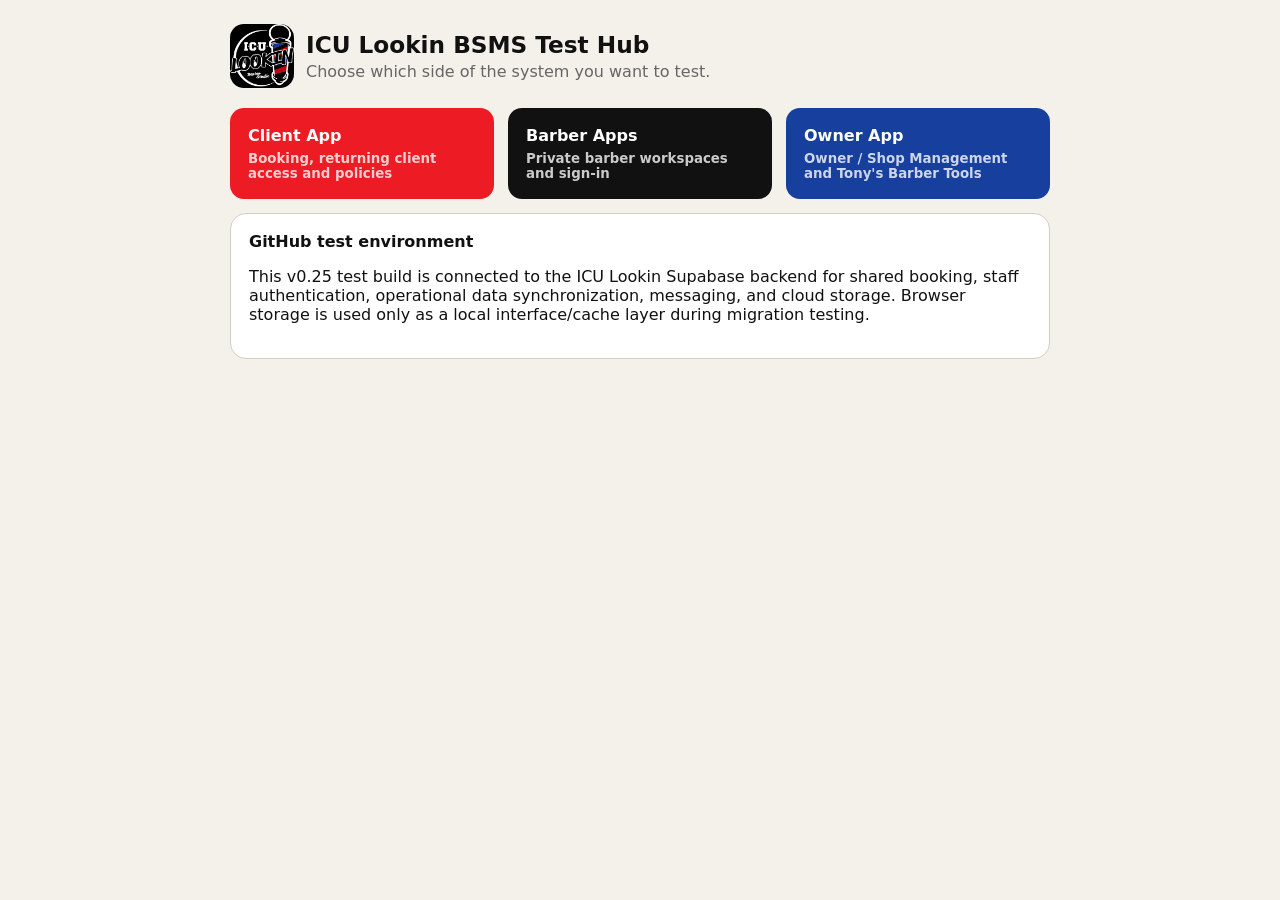
==== commit becb5079: "Add files via upload" ====
--- a/index.html
+++ b/index.html
@@ -1 +1 @@
-<!doctype html><html lang="en"><head><meta charset="utf-8"><meta name="viewport" content="width=device-width,initial-scale=1,viewport-fit=cover"><title>ICU Lookin BSMS Test Hub</title><link rel="icon" href="assets/icons/customer.png"><style>:root{--red:#ed1c24;--blue:#173f9e;--ink:#111;--bg:#f4f1eb;--panel:#fff;--line:#d5cec2}*{box-sizing:border-box}body{margin:0;padding:24px;font-family:system-ui,-apple-system,"Segoe UI",sans-serif;background:var(--bg);color:var(--ink)}main{max-width:820px;margin:auto}.brand{display:flex;gap:12px;align-items:center;margin-bottom:20px}.brand img{width:64px;height:64px;border-radius:14px;object-fit:cover}.brand h1{margin:0;font-size:1.45rem}.brand p{margin:.3rem 0 0;color:#666}.grid{display:grid;grid-template-columns:repeat(3,minmax(0,1fr));gap:14px}.card,.button,button{display:block;width:100%;padding:18px;border:0;border-radius:14px;background:#111;color:#fff;text-decoration:none;font-weight:900;font-size:16px;cursor:pointer;text-align:left}.card small{display:block;font-weight:600;opacity:.78;margin-top:.35rem}.client{background:var(--red)}.barber{background:#111}.owner{background:var(--blue)}.secondary{background:#555}.danger{background:#851b1b}.panel{background:#fff;border:1px solid var(--line);border-radius:16px;padding:18px;margin:14px 0}.actions{display:flex;gap:10px;flex-wrap:wrap}.actions>*{width:auto}dialog{width:min(94vw,560px);border:0;border-radius:18px;padding:0;box-shadow:0 25px 80px rgba(0,0,0,.38)}dialog::backdrop{background:rgba(0,0,0,.65)}.modal{padding:22px}.modal h2{margin-top:0}.field{display:grid;gap:6px;margin:12px 0}.field input{width:100%;padding:14px;border:1px solid #999;border-radius:9px;font-size:16px}.check{display:flex;gap:9px;align-items:flex-start;margin:14px 0}.status{min-height:1.4em;color:#8b1e1e;font-weight:800}.policy-layout{display:grid;grid-template-columns:220px 1fr;gap:14px;height:min(62vh,520px)}.policy-buttons{overflow:auto;display:grid;align-content:start;gap:6px}.policy-buttons button{padding:11px;background:#444}.policy-text{overflow:auto;border:1px solid var(--line);border-radius:12px;padding:14px}.policy-text h3{margin-top:0}@media(max-width:650px){body{padding:16px}.grid{grid-template-columns:1fr}.policy-layout{grid-template-columns:1fr;grid-template-rows:180px 1fr}.actions>*{width:100%}}</style></head><body><main><div class="brand"><img src="assets/icu-lookin-logo.jpeg" alt="ICU Lookin logo"><div><h1>ICU Lookin BSMS Test Hub</h1><p>Choose which side of the system you want to test.</p></div></div><div class="grid"><a class="card client" href="CLIENT_LAUNCHER.html">Client App<small>Booking, returning client access and policies</small></a><a class="card barber" href="BARBER_LAUNCHER.html">Barber Apps<small>Private barber workspaces and sign-in</small></a><a class="card owner" href="OWNER_LAUNCHER.html">Owner App<small>Owner / Shop Management and Tony's Barber Tools</small></a></div><section class="panel"><strong>GitHub test environment</strong><p>This build still stores prototype data in each browser. Shared cross-device data and production-secure authentication will be connected through the future Supabase backend.</p></section></main></body></html>+<!doctype html><html lang="en"><head><meta charset="utf-8"><meta name="viewport" content="width=device-width,initial-scale=1,viewport-fit=cover"><title>ICU Lookin BSMS Test Hub</title><link rel="icon" href="assets/icons/customer.png"><style>:root{--red:#ed1c24;--blue:#173f9e;--ink:#111;--bg:#f4f1eb;--panel:#fff;--line:#d5cec2}*{box-sizing:border-box}body{margin:0;padding:24px;font-family:system-ui,-apple-system,"Segoe UI",sans-serif;background:var(--bg);color:var(--ink)}main{max-width:820px;margin:auto}.brand{display:flex;gap:12px;align-items:center;margin-bottom:20px}.brand img{width:64px;height:64px;border-radius:14px;object-fit:cover}.brand h1{margin:0;font-size:1.45rem}.brand p{margin:.3rem 0 0;color:#666}.grid{display:grid;grid-template-columns:repeat(3,minmax(0,1fr));gap:14px}.card,.button,button{display:block;width:100%;padding:18px;border:0;border-radius:14px;background:#111;color:#fff;text-decoration:none;font-weight:900;font-size:16px;cursor:pointer;text-align:left}.card small{display:block;font-weight:600;opacity:.78;margin-top:.35rem}.client{background:var(--red)}.barber{background:#111}.owner{background:var(--blue)}.secondary{background:#555}.danger{background:#851b1b}.panel{background:#fff;border:1px solid var(--line);border-radius:16px;padding:18px;margin:14px 0}.actions{display:flex;gap:10px;flex-wrap:wrap}.actions>*{width:auto}dialog{width:min(94vw,560px);border:0;border-radius:18px;padding:0;box-shadow:0 25px 80px rgba(0,0,0,.38)}dialog::backdrop{background:rgba(0,0,0,.65)}.modal{padding:22px}.modal h2{margin-top:0}.field{display:grid;gap:6px;margin:12px 0}.field input{width:100%;padding:14px;border:1px solid #999;border-radius:9px;font-size:16px}.check{display:flex;gap:9px;align-items:flex-start;margin:14px 0}.status{min-height:1.4em;color:#8b1e1e;font-weight:800}.policy-layout{display:grid;grid-template-columns:220px 1fr;gap:14px;height:min(62vh,520px)}.policy-buttons{overflow:auto;display:grid;align-content:start;gap:6px}.policy-buttons button{padding:11px;background:#444}.policy-text{overflow:auto;border:1px solid var(--line);border-radius:12px;padding:14px}.policy-text h3{margin-top:0}@media(max-width:650px){body{padding:16px}.grid{grid-template-columns:1fr}.policy-layout{grid-template-columns:1fr;grid-template-rows:180px 1fr}.actions>*{width:100%}}</style></head><body><main><div class="brand"><img src="assets/icu-lookin-logo.jpeg" alt="ICU Lookin logo"><div><h1>ICU Lookin BSMS Test Hub</h1><p>Choose which side of the system you want to test.</p></div></div><div class="grid"><a class="card client" href="CLIENT_LAUNCHER.html">Client App<small>Booking, returning client access and policies</small></a><a class="card barber" href="BARBER_LAUNCHER.html">Barber Apps<small>Private barber workspaces and sign-in</small></a><a class="card owner" href="OWNER_LAUNCHER.html">Owner App<small>Owner / Shop Management and Tony's Barber Tools</small></a></div><section class="panel"><strong>GitHub test environment</strong><p>This v0.25 test build is connected to the ICU Lookin Supabase backend for shared booking, staff authentication, operational data synchronization, messaging, and cloud storage. Browser storage is used only as a local interface/cache layer during migration testing.</p></section></main></body></html>
